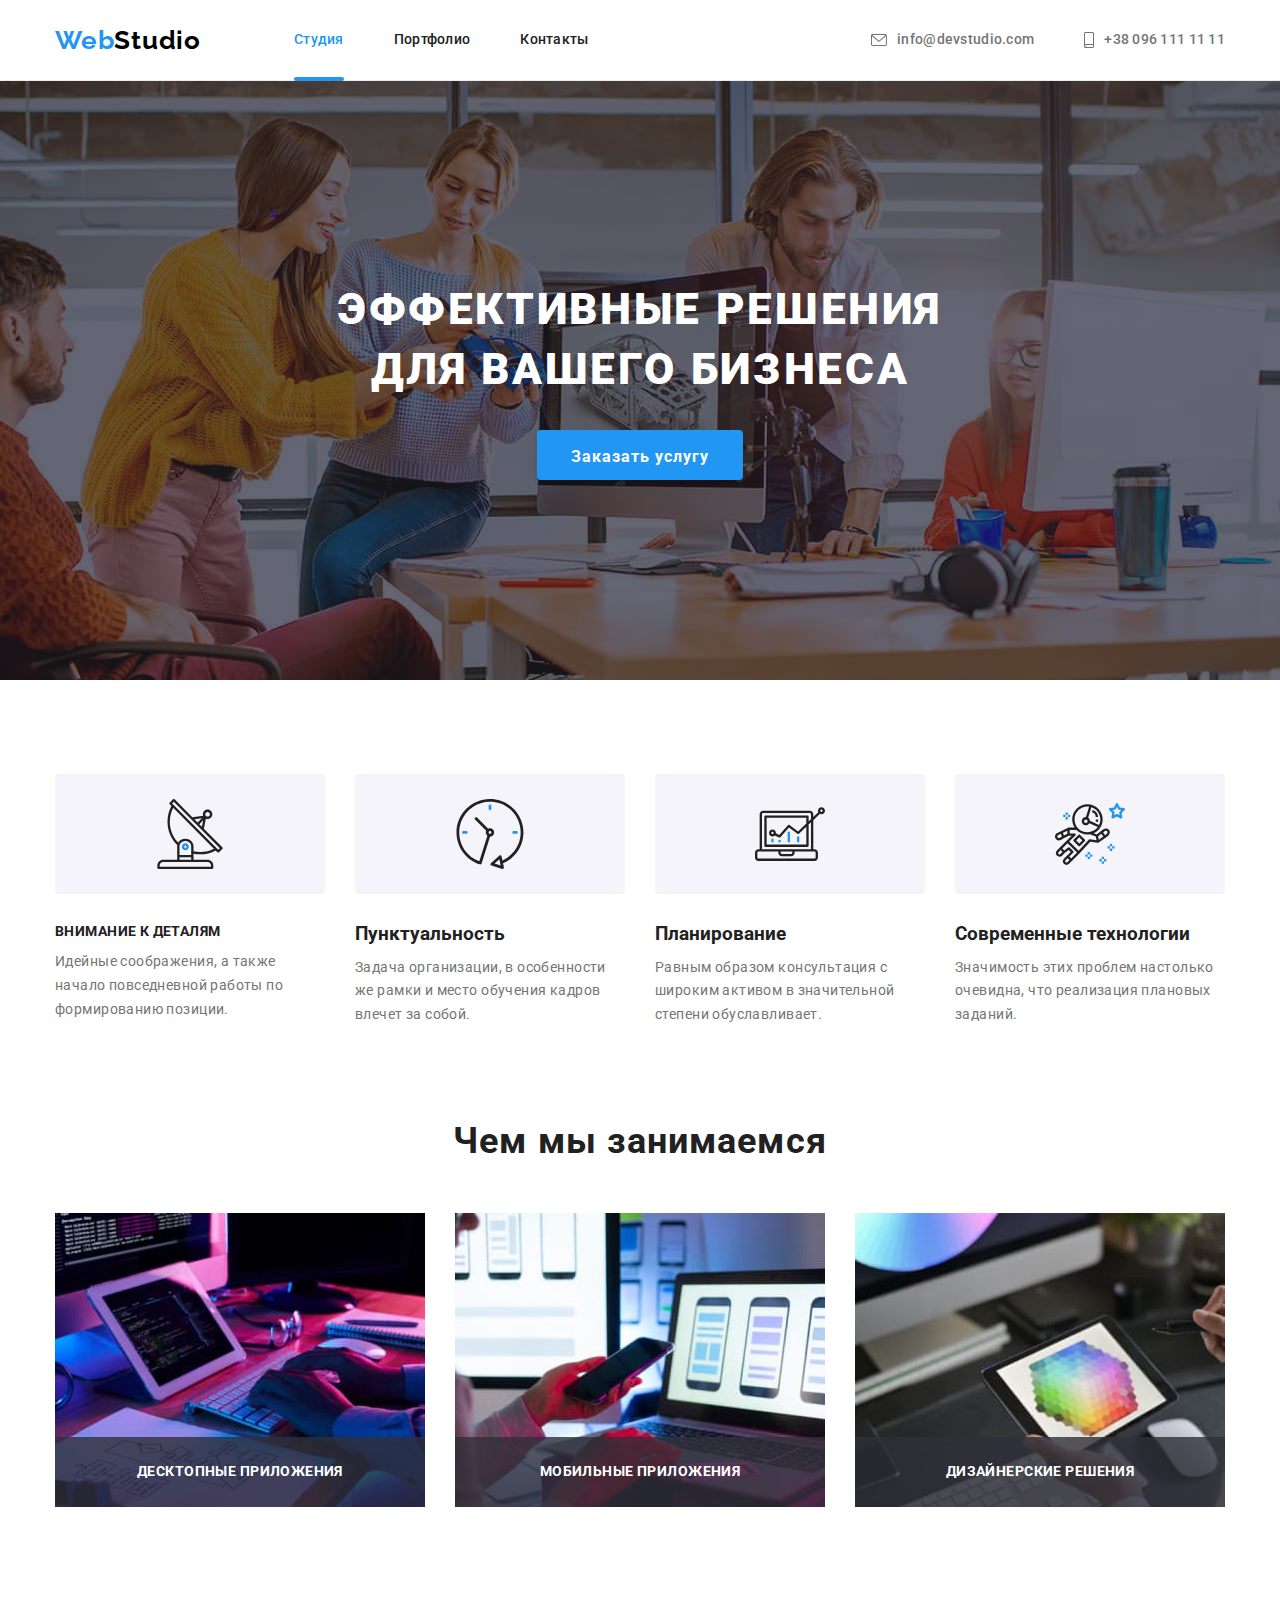
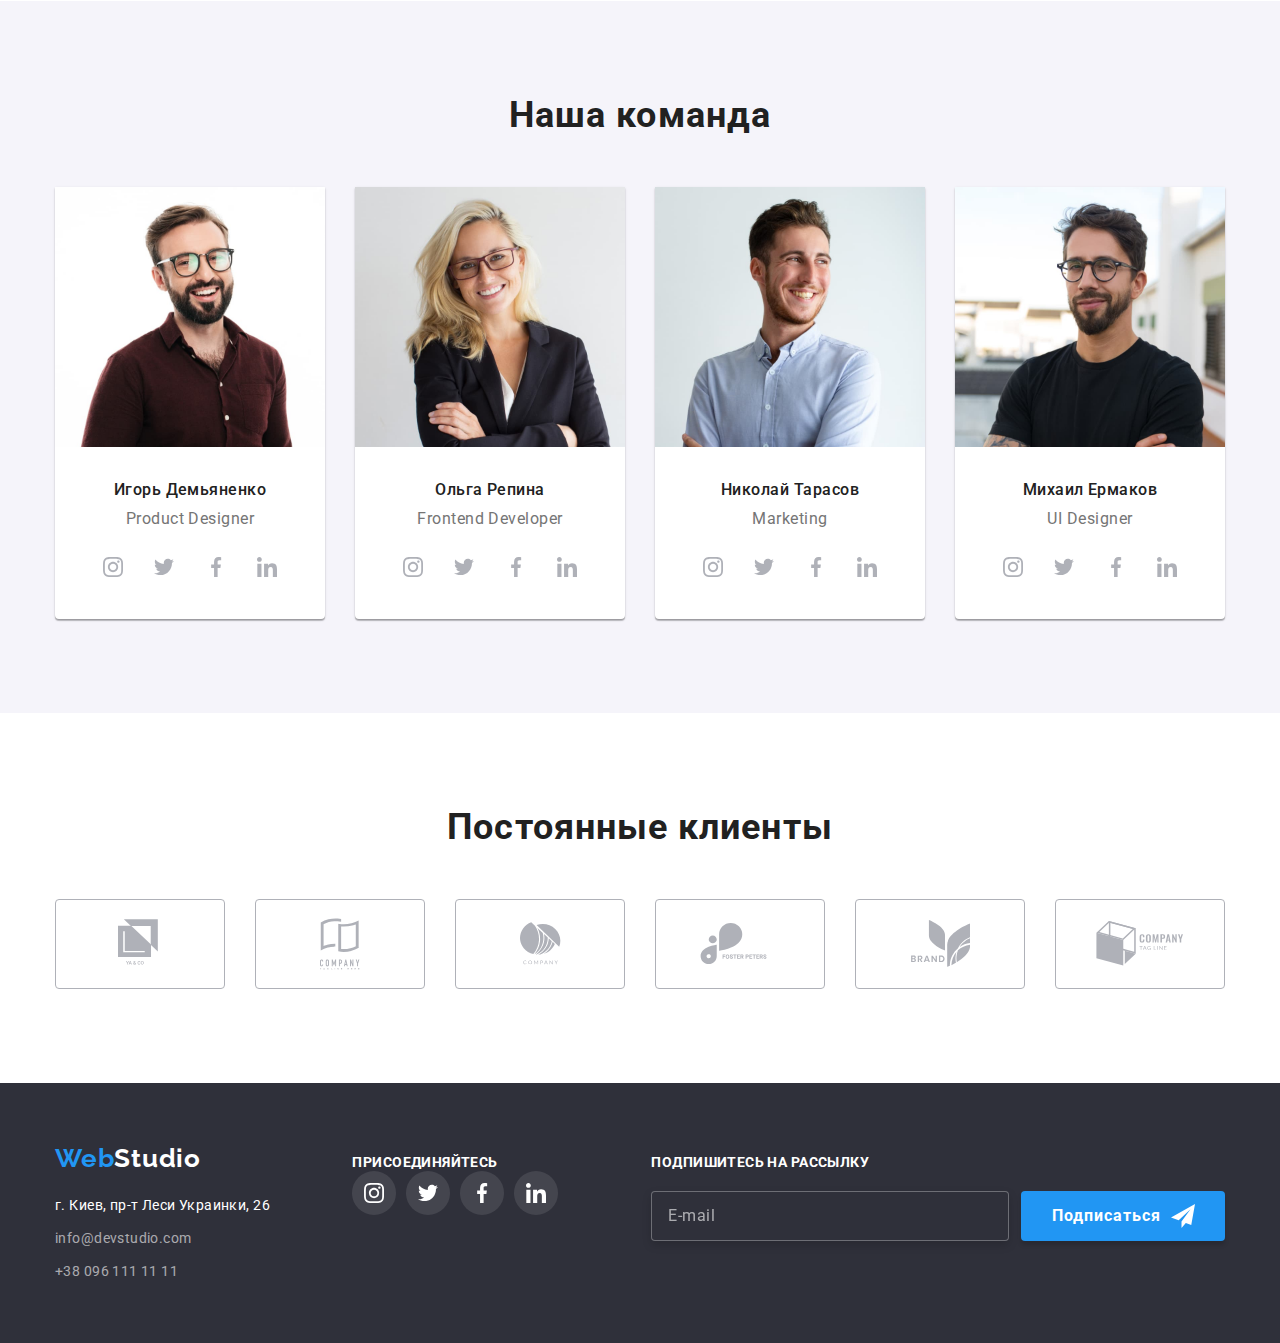
==== index.html @ 37ac77eb "Добавляет начальные папки и файлы" ====
<!DOCTYPE html>
<html lang="ru">

<head>
    <meta charset="UTF-8">
    <meta name="viewport" content="width=device-width, initial-scale=1.0">
    <title>Студия</title>
    <link rel="stylesheet" href="https://cdnjs.cloudflare.com/ajax/libs/modern-normalize/1.0.0/modern-normalize.css">
    <link rel="preconnect" href="https://fonts.gstatic.com">
    <link
        href="https://fonts.googleapis.com/css2?family=Raleway:wght@700&family=Roboto:wght@400;500;700;900&display=swap"
        rel="stylesheet">
    <link rel="stylesheet" href="./css/styles.css">
</head>

<body>

    <!-- Шапка сайта -->
    <header class="header">
        <div class="container navigation">
            <nav class="main-menu">
                <a href="./index.html" lang="en" class="logo"><span class="web">Web</span>Studio</a>

                <ul class="menu-list">
                    <li class="menu-items"><a href="./index.html" class="nav-list current">Студия</a></li>
                    <li class="menu-items"><a href="./portfolio.html" class="nav-list">Портфолио</a></li>
                    <li class="menu-items"><a href="" class="nav-list">Контакты</a></li>
                </ul>
            </nav>

            <ul class="contacts-list">
                <li class="contacts-items">
                    <a href="mailto:info@devstudio.com" lang="en" class="contacts">
                        <svg class="icon-mail">
                            <use href="./images/icons.svg#icon-mail"></use>
                        </svg>
                        info@devstudio.com
                    </a>
                </li>
                <!-- Надо указывать атрибут lang для адреса почты? -->
                <li class="contacts-items">
                    <a href="tel:+380961111111" class="contacts">
                        <svg class="icon-smartphone">
                            <use href="./images/icons.svg#icon-smartphone"></use>
                        </svg>+38 096 111 11 11
                    </a>
                </li>
            </ul>
        </div>
    </header>

    <main>
        <!-- Hero -->
        <section class="hero hero-content">
            <div class="container">
                <div class="title-container">
                    <h1 class="hero-title">Эффективные решения для вашего бизнеса</h1>
                </div>
                <button type="button" class="hero-button button" data-modal-open>Заказать услугу</button>
            </div>
        </section>

        <!-- Преимущества компании -->
        <section class="features">
            <div class="container">
                <h2 class="visually-hidden">Особенности</h2>
                <ul class="benefits-list">
                    <li class="benefits-item">
                        <div class="benefits-svg">
                            <svg class="benefits-icon">
                                <use href="./images/icons.svg#icon-antenna"></use>
                            </svg>
                        </div>
                        <h3 class="benefits-title section-title">Внимание к деталям</h3>
                        <p class="benefits-text">Идейные соображения, а также начало повседневной работы по формированию
                            позиции.</p>
                    </li>
                    <li class="benefits-item">
                        <div class="benefits-svg">
                            <svg class="benefits-icon">
                                <use href="./images/icons.svg#icon-clock"></use>
                            </svg>
                        </div>
                        <h3 class="benefits-title">Пунктуальность</h3>
                        <p class="benefits-text">Задача организации, в особенности же рамки и место обучения кадров
                            влечет за собой.</p>
                    </li>
                    <li class="benefits-item">
                        <div class="benefits-svg">
                            <svg class="benefits-icon">
                                <use href="./images/icons.svg#icon-diagram"></use>
                            </svg>
                        </div>
                        <h3 class="benefits-title">Планирование</h3>
                        <p class="benefits-text">Равным образом консультация с широким активом в значительной степени
                            обуславливает.</p>
                    </li>
                    <li class="benefits-item">
                        <div class="benefits-svg">
                            <svg class="benefits-icon">
                                <use href="./images/icons.svg#icon-astronaut"></use>
                            </svg>
                        </div>
                        <h3 class="benefits-title">Современные технологии</h3>
                        <p class="benefits-text">Значимость этих проблем настолько очевидна, что реализация плановых
                            заданий.</p>
                    </li>
                </ul>
            </div>
        </section>

        <!-- Возможности компании -->
        <section class="capabilities">
            <div class="container">
                <h2 class="work">Чем мы занимаемся</h2>
                <ul class="work-list">
                    <li class="work-item">
                        <a href="">
                            <div class="work-img">
                                <img src="./images/img1.jpg" alt="Написание кода по блок-схеме." width="370"
                                    height="294">
                                <p class="work-description section-title">Десктопные приложения</p>
                            </div>
                        </a>
                    </li>
                    <li class="work-item">
                        <a href="">
                            <div class="work-img">
                                <img src="./images/img2.jpg" alt="Разработка ПО для смартфонов." width="370"
                                    height="294">
                                <p class="work-description section-title">Мобильные приложения</p>
                            </div>
                        </a>
                    </li>
                    <li class="work-item">
                        <a href="">
                            <div class="work-img">
                                <img src="./images/img3.jpg" alt="Таблица цветов в графическом планшете." width="370"
                                    height="294">
                                <p class="work-description section-title">Дизайнерские решения</p>
                            </div>
                        </a>
                    </li>
                </ul>
            </div>
        </section>

        <!-- Сотрудники -->
        <section class="team">
            <div class="container">
                <h2 class="team-title">Наша команда</h2>
                <ul class="employee-list">
                    <li class="employee-items">
                        <img src="./images/product_designer.jpg" alt="Мужчина с бородой, в бордовой рубашке, улыбается."
                            width="270" height="260" class="employee-image">
                        <h3 class="employee-name">Игорь Демьяненко</h3>
                        <p lang="en" class="employee-position">Product Designer</p>
                        <ul class="employee-list social">
                            <li>
                                <a href="" class="icon-staff" aria-label="Инстаграм">
                                    <svg class="employee-icon">
                                        <use href="./images/icons.svg#icon-instagram"></use>
                                    </svg>
                                </a>
                            </li>
                            <li>
                                <a href="" class="icon-staff" aria-label="Твиттер">
                                    <svg class="employee-icon">
                                        <use href="./images/icons.svg#icon-twitter"></use>
                                    </svg>
                                </a>
                            </li>
                            <li>
                                <a href="" class="icon-staff" aria-label="Фейсбук">
                                    <svg class="employee-icon">
                                        <use href="./images/icons.svg#icon-facebook"></use>
                                    </svg>
                                </a>
                            </li>
                            <li>
                                <a href="" class="icon-staff" aria-label="Линкедин">
                                    <svg class="employee-icon">
                                        <use href="./images/icons.svg#icon-linkedin"></use>
                                    </svg>
                                </a>
                            </li>
                        </ul>
                    </li>
                    <li class="employee-items">
                        <img src="./images/frontend_developer.jpg"
                            alt="Женщина со светлыми волосами, в черном пиджаке, улыбается." width="270" height="260"
                            class="employee-image">
                        <h3 class="employee-name">Ольга Репина</h3>
                        <p lang="en" class="employee-position">Frontend Developer</p>
                        <ul class="employee-list social">
                            <li>
                                <a href="" class="icon-staff" aria-label="Инстаграм">
                                    <svg class="employee-icon">
                                        <use href="./images/icons.svg#icon-instagram"></use>
                                    </svg>
                                </a>
                            </li>
                            <li>
                                <a href="" class="icon-staff" aria-label="Твиттер">
                                    <svg class="employee-icon">
                                        <use href="./images/icons.svg#icon-twitter"></use>
                                    </svg>
                                </a>
                            </li>
                            <li>
                                <a href="" class="icon-staff" aria-label="Фейсбук">
                                    <svg class="employee-icon">
                                        <use href="./images/icons.svg#icon-facebook"></use>
                                    </svg>
                                </a>
                            </li>
                            <li>
                                <a href="" class="icon-staff" aria-label="Линкедин">
                                    <svg class="employee-icon">
                                        <use href="./images/icons.svg#icon-linkedin"></use>
                                    </svg>
                                </a>
                            </li>
                        </ul>
                    </li>
                    <li class="employee-items">
                        <img src="./images/marketing.jpg" alt="Мужчина в голубой рубашке, улыбается, смотрит в сторону."
                            width="270" height="260" class="employee-image">
                        <h3 class="employee-name">Николай Тарасов</h3>
                        <p lang="en" class="employee-position">Marketing</p>
                        <ul class="employee-list social">
                            <li>
                                <a href="" class="icon-staff" aria-label="Инстаграм">
                                    <svg class="employee-icon">
                                        <use href="./images/icons.svg#icon-instagram"></use>
                                    </svg>
                                </a>
                            </li>
                            <li>
                                <a href="" class="icon-staff" aria-label="Твиттер">
                                    <svg class="employee-icon">
                                        <use href="./images/icons.svg#icon-twitter"></use>
                                    </svg>
                                </a>
                            </li>
                            <li>
                                <a href="" class="icon-staff" aria-label="Фейсбук">
                                    <svg class="employee-icon">
                                        <use href="./images/icons.svg#icon-facebook"></use>
                                    </svg>
                                </a>
                            </li>
                            <li>
                                <a href="" class="icon-staff" aria-label="Линкедин">
                                    <svg class="employee-icon">
                                        <use href="./images/icons.svg#icon-linkedin"></use>
                                    </svg>
                                </a>
                            </li>
                        </ul>
                    </li>
                    <li class="employee-items">
                        <img src="./images/ui_designer.jpg" alt="Мужчина в с бородой, в черной футболке и очках."
                            width="270" height="260" class="employee-image">
                        <h3 class="employee-name">Михаил Ермаков</h3>
                        <p lang="en" class="employee-position">UI Designer</p>
                        <ul class="employee-list social">
                            <li>
                                <a href="" class="icon-staff" aria-label="Инстаграм">
                                    <svg class="employee-icon">
                                        <use href="./images/icons.svg#icon-instagram"></use>
                                    </svg>
                                </a>
                            </li>
                            <li>
                                <a href="" class="icon-staff" aria-label="Твиттер">
                                    <svg class="employee-icon">
                                        <use href="./images/icons.svg#icon-twitter"></use>
                                    </svg>
                                </a>
                            </li>
                            <li>
                                <a href="" class="icon-staff" aria-label="Фейсбук">
                                    <svg class="employee-icon">
                                        <use href="./images/icons.svg#icon-facebook"></use>
                                    </svg>
                                </a>
                            </li>
                            <li>
                                <a href="" class="icon-staff" aria-label="Линкедин">
                                    <svg class="employee-icon">
                                        <use href="./images/icons.svg#icon-linkedin"></use>
                                    </svg>
                                </a>
                            </li>
                        </ul>
                    </li>
                </ul>
            </div>
        </section>

        <!-- Постоянные клиенты -->

        <section class="clients">
            <div class="container">
                <h2 class="clients-title">Постоянные клиенты</h2>
                <ul class="clients-list">
                    <li class="clients-items">
                        <a href="" aria-label="Логотип клиента 1" class="clients-link">
                            <svg class="client-icono">
                                <use href="./images/icons.svg#icon-client1"></use>
                            </svg>
                        </a>
                    </li>
                    <li class="clients-items">
                        <a href="" aria-label="Логотип клиента 2" class="clients-link">
                            <svg class="client-icont">
                                <use href="./images/icons.svg#icon-client2"></use>
                            </svg>
                        </a>
                    </li>
                    <li class="clients-items">
                        <a href="" aria-label="Логотип клиента 3" class="clients-link">
                            <svg class="client-iconth">
                                <use href="./images/icons.svg#icon-client3"></use>
                            </svg>
                        </a>
                    </li>
                    <li class="clients-items">
                        <a href="" aria-label="Логотип клиента 4" class="clients-link">
                            <svg class="client-iconf">
                                <use href="./images/icons.svg#icon-client4"></use>
                            </svg>
                        </a>
                    </li>
                    <li class="clients-items">
                        <a href="" aria-label="Логотип клиента 5" class="clients-link">
                            <svg class="client-iconff">
                                <use href="./images/icons.svg#icon-client5"></use>
                            </svg>
                        </a>
                    </li>
                    <li class="clients-items">
                        <a href="" aria-label="Логотип клиента 6" class="clients-link">
                            <svg class="client-iconsx">
                                <use href="./images/icons.svg#icon-client6"></use>
                            </svg>
                        </a>
                    </li>
                </ul>
            </div>
        </section>
        </main>

    <!-- Футер -->
    <footer class="footer-section">
        <div class="container footer">
            <div class="footer-contacts">
                <a href="./index.html" lang="en" class="logo footer"><span class="web">Web</span>Studio</a>
                <address>
                    <ul>
                        <li class="address-item">г. Киев, пр-т Леси Украинки, 26</li>
                        <li class="address-item">
                            <a href="mailto:info@devstudio.com" lang="en" class="contacts-footer">info@devstudio.com</a>
                        </li>
                        <li class="address-item">
                            <a href="tel:+380961111111" class="contacts-footer">+38 096 111 11 11</a>
                        </li>
                    </ul>
                </address>
            </div>
            <div class="footer-social">
                <b class="social-title section-title">Присоединяйтесь</b>
                <ul class="social-list">
                    <li>
                        <a href="" class="social-link" aria-label="Инстаграм">
                            <svg class="social-icon">
                                <use href="./images/icons.svg#icon-instagram"></use>
                            </svg>
                        </a>
                    </li>
                    <li>
                        <a href="" class="social-link" aria-label="Твиттер">
                            <svg class="social-icon">
                                <use href="./images/icons.svg#icon-twitter"></use>
                            </svg>
                        </a>
                    </li>
                    <li>
                        <a href="" class="social-link" aria-label="Фейсбук">
                            <svg class="social-icon">
                                <use href="./images/icons.svg#icon-facebook"></use>
                            </svg>
                        </a>
                    </li>
                    <li>
                        <a href="" class="social-link" aria-label="Линкедин">
                            <svg class="social-icon">
                                <use href="./images/icons.svg#icon-linkedin"></use>
                            </svg>
                        </a>
                    </li>
                </ul>
            </div>
            <form>
                <label class="email-title section-title" for="email">Подпишитесь на рассылку</label>
                <div class="mailing">
                    <input class="email-field" type="email" name="email" id="email" placeholder="E-mail">
                    <button class="email-button button" type="submit">Подписаться
                        <svg class="email-img" width="24" height="24">
                            <use href="./images/icons.svg#icon-send"></use>
                        </svg>
                    </button>
                </div>
                
            </form>
        </div>
    </footer>
    <div class="backdrop is-hidden" data-modal>
        <div class="modal">
            <button type="button" class="modal-button" data-modal-close>
                <svg class="modal-icon" width="11" height="11">
                    <use href="./images/icons.svg#icon-close"></use>
                </svg>
            </button>
            <h2 class="modal-title">Оставьте свои данные, мы вам перезвоним</h2>
            <form class="modal-form" autocomplete="off">
                <label class="form-title" for="name">Имя</label>
                <div class="form-conteiner">
                    <input class="form-field" type="text" name="username" id="name">
                    <svg class="form-icon" width="18" height="18">
                        <use href="./images/icons.svg#icon-person"></use>
                    </svg>
                </div>
                <label class="form-title" for="phone">Телефон</label>
                <div class="form-conteiner">
                    <input class="form-field" type="tel" name="phone" id="phone">
                    <svg class="form-icon" width="18" height="18">
                        <use href="./images/icons.svg#icon-phone"></use>
                    </svg>
                </div>
                <label class="form-title" for="mail">Почта</label>
                <div class="form-conteiner">
                    <input class="form-field" type="email" name="mail" id="mail">
                    <svg class="form-icon" width="18" height="18">
                        <use href="./images/icons.svg#icon-email"></use>
                    </svg>
                </div>
                <label class="form-title" for="comments">Комментарий</label>
                <textarea class="form-field form-comments" name="comments" id="comments" placeholder="Введите текст"></textarea>
                <label class="consent-field">
                    <input class="check" type="checkbox" name="consent"><span class="icon"></span>
                    Соглашаюсь с рассылкой и принимаю&nbsp;<a class="consent-link" href=""> Условия договора</a>
                </label>
                <button class="form-button button" type="submit">Отправить</button>
            </form>
        </div>
    </div>
    <script src="./js/modal.js"></script>
</body>
</html>
---- css/styles.css ----
/*
акцент #2196F3;
цвет заголовков #212121;
цвет текста #757575;
текст белый #FFFFFF;
*/

:root {
  --accent-color: #2196f3;
  --white-color: #ffffff;
  --text-color: #757575;
  --heading-color: #212121;
  --light-background-color: #f5f4fa;
  --dark-background-color: #2f303a;
  --social-link-color: #afb1b8;
  --transition-duration: 250ms;
  --transition-timing-function: cubic-bezier(0.4, 0, 0.2, 1);
}

h1,
h2,
h3,
h4,
h5,
h6,
p,
ul {
  margin-top: 0;
  margin-bottom: 0;
  padding: 0px;
}

body {
  padding-top: 80px;
  background-color: var(--white-color);
  font-family: "Roboto", sans-serif;
}

a {
  text-decoration: none;
}

h2 {
  font-weight: 700;
  font-size: 36px;
  line-height: 1.16;
  text-align: center;
  letter-spacing: 0.03em;
  color: var(--heading-color);
}

li {
  list-style: none;
}

.container {
  width: 1200px;
  padding-left: 15px;
  padding-right: 15px;
  margin-left: auto;
  margin-right: auto;
}

/* Шапка сайта */

.header {
  position: fixed;
  top: 0;
  left: 0;
  z-index: 1;
  width: 100%;
  background-color: #fff;
  border-bottom: 1px solid #ececec;
}

.navigation {
  display: flex;
  align-items: center;
}

.logo {
  margin-right: 93px;

  font-family: "Raleway", sans-serif;
  font-weight: 700;
  font-size: 26px;
  line-height: 1.19;
  letter-spacing: 0.03em;
  color: #000000;
}

.logo .web {
  color: var(--accent-color);
}

.main-menu {
  display: flex;
  align-items: center;
}

.menu-list {
  display: flex;
  align-items: center;
  justify-content: center;
}

.menu-items {
  margin-right: 50px;
}

.menu-items:last-child {
  margin-right: 0;
}

.nav-list {
  display: block;
  padding-top: 32px;
  padding-bottom: 32px;

  font-weight: 500;
  font-size: 14px;
  line-height: 1.14;
  letter-spacing: 0.02em;
  color: var(--heading-color);
  transition: color var(--transition-duration) var(--transition-timing-function);
}

.nav-list:hover,
.nav-list:focus {
  color: var(--accent-color);
}

.nav-list.current {
  position: relative;
  color: var(--accent-color);
}

.nav-list.current::after {
  content: "";
  position: absolute;
  bottom: -1px;
  left: 0;
  display: block;
  width: 100%;
  height: 4px;
  background: var(--accent-color);
  border-radius: 2px;
}

.contacts-list {
  display: flex;
  align-items: center;
  justify-content: center;
  margin-left: auto;
}

.contacts-items {
  margin-right: 50px;
}

.contacts-items:last-child {
  margin-right: 0;
}

.contacts {
  display: inline-flex;
  padding-top: 32px;
  padding-bottom: 32px;
  align-items: center;
  font-weight: 500;
  font-size: 14px;
  line-height: 1.14;
  letter-spacing: 0.02em;
  color: var(--text-color);
  transition: color var(--transition-duration) var(--transition-timing-function);
}

.icon-mail {
  width: 16px;
  height: 12px;
  margin-right: 10px;
  fill: currentColor;
}

.icon-smartphone {
  width: 10px;
  height: 16px;
  margin-right: 10px;
  fill: currentColor;
}
.contacts:hover,
.contacts:focus {
  color: var(--accent-color);
}

/* Страница Студия */

/* Hero */

.hero {
  min-height: 600px;
  max-width: 1600px;
  margin: 0 auto;
  background-color: #c4c4c4;
  background-image: linear-gradient(
      to right,
      rgba(47, 48, 58, 0.4),
      rgba(47, 48, 58, 0.4)
    ),
    url("../images/hero.jpg");
  background-position: center;
  background-repeat: no-repeat;
  background-size: cover;
}

.hero-content {
  text-align: center;
  padding-top: 200px;
}

.title-container {
  width: 696px;
  margin: 0 auto;
}

.hero-title {
  margin-bottom: 30px;

  font-weight: 900;
  font-size: 44px;
  line-height: 1.36;
  letter-spacing: 0.06em;
  text-transform: uppercase;
  color: var(--white-color);
}

.hero-button {
  padding: 10px 32px;
}

.button {
  height: 50px;
  font-family: inherit;
  font-size: 16px;
  cursor: pointer;
  font-weight: 700;
  line-height: 1.87;
  letter-spacing: 0.06em;
  color: var(--white-color);

  background-color: var(--accent-color);
  box-shadow: 0px 4px 4px rgba(0, 0, 0, 0.15);
  border-radius: 4px;
  border-color: transparent;
}

/* Преимущества компании */

.features {
  padding-top: 94px;
  padding-bottom: 94px;
}
.visually-hidden {
  position: absolute;
  clip: rect(0 0 0 0);
  width: 1px;
  height: 1px;
  margin: 1px;
}

.benefits-list {
  display: flex;
}

.benefits-item {
  width: 270px;
  margin-right: 30px;
}

.benefits-item:last-child {
  margin-right: 0;
}

.benefits-svg {
  display: flex;
  justify-content: center;
  align-items: center;
  width: 270px;
  height: 120px;
  margin-bottom: 30px;

  background-color: var(--light-background-color);
  border-radius: 4px;
}

.benefits-icon {
  width: 70px;
  height: 70px;
}

.section-title {
  font-weight: 700;
  font-size: 14px;
  line-height: 1.14;
  letter-spacing: 0.03em;
  text-transform: uppercase;
}

.benefits-title {
  margin-bottom: 10px;
  color: var(--heading-color);
}

.benefits-text {
  font-size: 14px;
  line-height: 1.71;
  letter-spacing: 0.03em;
  color: var(--text-color);
}

/* Возможности компании */

.capabilities {
  padding-bottom: 94px;
}
.work {
  margin-bottom: 50px;
}

.work-list {
  display: flex;
  justify-content: center;
  align-items: center;
}

.work-item {
  margin-right: 30px;
}

.work-item:last-child {
  margin-right: 0;
}

.work-img {
  position: relative;
  display: flex;
  justify-content: center;
  align-items: flex-end;
}

.work-img::before {
  position: absolute;
  bottom: 0;
  left: 0;
  content: "";
  width: 100%;
  height: 70px;
  background: rgba(47, 48, 58, 0.8);
}

.work-description {
  position: absolute;
  padding: 27px 0;
  text-align: center;

  color: var(--white-color);
}

/* Сотрудники */

.team {
  padding-top: 94px;
  padding-bottom: 94px;
  background-color: var(--light-background-color);
}

.team-title {
  margin-bottom: 50px;
}

.employee-list {
  display: flex;
  justify-content: center;
  align-items: center;
}

.employee-items {
  margin-right: 30px;
  background-color: #ffffff;
  box-shadow: 0px 1px 3px rgba(0, 0, 0, 0.12), 0px 1px 1px rgba(0, 0, 0, 0.14),
    0px 2px 1px rgba(0, 0, 0, 0.2);
  border-radius: 0px 0px 4px 4px;
}

.employee-items:last-child {
  margin-right: 0;
}

.employee-image {
  margin-bottom: 30px;
}

.employee-name {
  margin-bottom: 10px;

  font-weight: 500;
  font-size: 16px;
  line-height: 1.18;
  text-align: center;
  letter-spacing: 0.03em;
  color: var(--heading-color);
}

.employee-position {
  font-size: 16px;
  line-height: 1.18;
  text-align: center;
  letter-spacing: 0.03em;
  color: var(--text-color);
}

.employee-list.social {
  justify-content: space-around;
  margin: 16px 32px 30px;
}

.icon-staff {
  display: flex;
  justify-content: center;
  align-items: center;
  width: 44px;
  height: 44px;
  border-radius: 50%;
  color: var(--social-link-color);
  background-color: transparent;
  transition: color var(--transition-duration) var(--transition-timing-function),
    background-color var(--transition-duration)
      var(--transition-timing-function);
}

.employee-icon {
  width: 20px;
  height: 20px;
  fill: currentColor;
}

.icon-staff:hover,
.icon-staff:focus {
  color: var(--white-color);
  background-color: var(--accent-color);
}

/* Постоянные клиенты */

.clients {
  padding-top: 94px;
  padding-bottom: 94px;
}

.clients-title {
  margin-bottom: 50px;
}

.clients-list {
  display: flex;
  align-items: center;
  justify-content: space-between;
}

.clients-link {
  display: flex;
  justify-content: center;
  align-items: center;
  width: 170px;
  height: 90px;
  border: 1px solid var(--social-link-color);
  border-radius: 4px;
  color: var(--social-link-color);

  transition: color var(--transition-duration) var(--transition-timing-function),
    border-color var(--transition-duration) var(--transition-timing-function);
}

.clients-link:hover,
.clients-link:focus {
  border-color: var(--accent-color);
  color: var(--accent-color);
}

.client-icono {
  width: 44px;
  height: 49px;
  fill: currentColor;
}

.client-icont {
  width: 40px;
  height: 52px;
  fill: currentColor;
}

.client-iconth {
  width: 41px;
  height: 43px;
  fill: currentColor;
}

.client-iconf {
  width: 80px;
  height: 42px;
  fill: currentColor;
}

.client-iconff {
  width: 59px;
  height: 47px;
  fill: currentColor;
}

.client-iconsx {
  width: 88px;
  height: 45px;
  fill: currentColor;
}

/* Страница Портфолио */

.projects {
  padding-top: 94px;
  padding-bottom: 94px;
}
.category {
  display: flex;
  justify-content: center;
  align-items: center;
  margin-bottom: 50px;
}

.category-button {
  margin-right: 8px;
  padding: 6px 22px;
  font-family: inherit;
  font-weight: 500;
  font-size: 16px;
  line-height: 1.62;
  text-align: center;
  letter-spacing: 0.03em;
  color: var(--heading-color);
  cursor: pointer;

  background-color: var(--light-background-color);
  border-radius: 4px;
  box-shadow: 0px 3px 1px rgba(0, 0, 0, 0), 0px 1px 2px rgba(0, 0, 0, 0),
    0px 2px 2px rgba(0, 0, 0, 0);
  transition: color var(--transition-duration) var(--transition-timing-function),
    background-color var(--transition-duration)
      var(--transition-timing-function),
    box-shadow var(--transition-duration) var(--transition-timing-function);
  /* border-color: transparent; */
}

.category-button:hover,
.category-button:focus {
  color: var(--white-color);
  background-color: var(--accent-color);
  box-shadow: 0px 3px 1px rgba(0, 0, 0, 0.1), 0px 1px 2px rgba(0, 0, 0, 0.08),
    0px 2px 2px rgba(0, 0, 0, 0.12);
}

.projects-list {
  display: flex;
  justify-content: center;
  align-items: center;
  flex-wrap: wrap;
  flex-basis: calc(100% / 3-30px);
}

.projects-items {
  margin-right: 30px;
  margin-bottom: 30px;
}

.projects-items:nth-child(3n + 3) {
  margin-right: 0px;
}

.projects-items:nth-last-child(-n + 3) {
  margin-bottom: 0;
}

.projects-link {
  display: inline-block;
  box-shadow: 0px 1px 1px rgba(0, 0, 0, 0), 0px 4px 4px rgba(0, 0, 0, 0),
    1px 4px 6px rgba(0, 0, 0, 0);
}

.projects-thumb {
  position: relative;
  overflow: hidden;
  display: flex;
}

.project-overlay {
  position: absolute;
  width: 100%;
  height: 100%;
  top: 0;
  left: 0;
  padding: 63px 24px;
  font-size: 18px;
  line-height: 1.56;
  letter-spacing: 0.03em;
  color: var(--white-color);
  background-color: rgba(33, 150, 243, 0.9);
  transform: translateY(100%);
  transition: transform var(--transition-duration)
    var(--transition-timing-function);
}

.projects-link:hover,
.projects-link:focus {
  box-shadow: 0px 1px 1px rgba(0, 0, 0, 0.12), 0px 4px 4px rgba(0, 0, 0, 0.06),
    1px 4px 6px rgba(0, 0, 0, 0.16);
}

.projects-link:hover .project-overlay,
.projects-link:focus .project-overlay {
  transform: translateY(0%);
}

.project-description {
  padding: 20px 24px;
  border-left: 1px solid #eeeeee;
  border-right: 1px solid #eeeeee;
  border-bottom: 1px solid #eeeeee;
}

.category-project {
  margin-bottom: 4px;
  font-weight: 700;
  font-size: 18px;
  line-height: 2;
  letter-spacing: 0.06em;
  text-align: left;
  color: var(--heading-color);
}

.category-name {
  font-size: 16px;
  line-height: 1.87;
  letter-spacing: 0.03em;
  text-align: left;
  color: var(--text-color);
}

/* Футер */

footer {
  background-color: var(--dark-background-color);
}

.footer-section {
  padding-top: 60px;
  padding-bottom: 60px;
}

.footer {
  display: flex;
  justify-content: center;
  align-items: baseline;
}

.footer-contacts {
  margin-right: 70px;
}

.logo.footer {
  display: block;
  margin-bottom: 20px;
  margin-right: 0;
  color: var(--white-color);
}

address,
.contacts-footer {
  font-style: normal;
  font-size: 14px;
  line-height: 1.71;
  letter-spacing: 0.03em;
  color: var(--white-color);
}

.address-item {
  margin-bottom: 9px;
}

.address-item:last-child {
  margin-bottom: 0;
}

.contacts-footer {
  display: block;

  color: rgba(255, 255, 255, 0.6);
}

.contacts-footer:last-child {
  margin-bottom: 0px;
}

.footer-social {
  margin-right: 93px;
  margin-left: auto;
}

.social-title {
  margin-bottom: 20px;
  text-align: left;
  color: var(--white-color);
}

.social-list {
  display: flex;
  align-items: center;
  justify-content: center;
}

.social-list > li {
  margin-right: 10px;
}

.social-list > li:last-child {
  margin-right: 0;
}

.social-link {
  display: flex;
  justify-content: center;
  align-items: center;
  width: 44px;
  height: 44px;
  fill: #ffffff;
  background-color: rgba(255, 255, 255, 0.1);
  border-radius: 50%;
  transition: color var(--transition-duration) var(--transition-timing-function);
}

.social-link:hover,
.social-link:focus {
  background-color: var(--accent-color);
}

.social-icon {
  width: 20px;
  height: 20px;
}

.mailing {
  display: flex;
  align-items: center;
  justify-content: center;
}

.email-title {
  display: inline-block;
  margin-bottom: 20px;
  color: var(--white-color);
}

.email-field {
  width: 358px;
  height: 50px;
  margin-right: 12px;
  padding: 15px 16px;
  background-color: var(--dark-background-color);
  border: 1px solid rgba(255, 255, 255, 0.3);
  filter: drop-shadow(0px 4px 4px rgba(0, 0, 0, 0.15));
  border-radius: 4px;
}

.email-field::placeholder {
  font-size: 16px;
  line-height: 1.25;
  align-items: center;
  letter-spacing: 0.03em;
  color: rgba(255, 255, 255, 0.6);
}

.email-button {
  display: flex;
  justify-content: center;
  align-items: center;
  padding: 10px 28px 10px 29px;
}

.email-img {
  margin-left: 10px;
}

/* Модальное окно */

.backdrop {
  position: fixed;
  top: 0;
  left: 0;
  z-index: 2;
  width: 100%;
  height: 100%;
  background: rgba(0, 0, 0, 0.2);
  opacity: 1;
  transition: opacity var(--transition-duration)
    var(--transition-timing-function);
}

.backdrop.is-hidden {
  opacity: 0;
  pointer-events: none;
}

.backdrop.is-hidden .modal {
  transform: translate(-50%, -50%) scale(0.8);
}

.modal {
  position: absolute;
  top: 50%;
  left: 50%;
  transform: translate(-50%, -50%) scale(1);
  min-width: 528px;
  min-height: 581px;
  padding: 40px;
  background: #ffffff;
  box-shadow: 0px 1px 3px rgba(0, 0, 0, 0.12), 0px 1px 1px rgba(0, 0, 0, 0.14),
    0px 2px 1px rgba(0, 0, 0, 0.2);
  border-radius: 4px;

  transition: transform var(--transition-duration)
    var(--transition-timing-function);
}

.modal-button {
  position: absolute;
  top: 0;
  right: 0;
  display: flex;
  justify-content: center;
  align-items: center;
  margin-top: 8px;
  margin-right: 8px;
  width: 30px;
  height: 30px;
  border: 1px solid rgba(0, 0, 0, 0.1);
  border-radius: 50%;
  background-color: transparent;
  cursor: pointer;
  transition: color var(--transition-duration) var(--transition-timing-function);
}

.modal-icon {
  fill: currentColor;
}

.modal-button:hover,
.modal-button:focus {
  color: var(--accent-color);
}

.modal-title {
  margin-bottom: 12px;
  font-weight: 700;
  font-size: 20px;
  line-height: 1.15;
  text-align: center;
  letter-spacing: 0.03em;

  color: var(--heading-color);
}

.modal-form {
  display: flex;
  flex-direction: column;
}

.form-conteiner {
  position: relative;
  margin-bottom: 10px;
}

.form-icon {
  position: absolute;
  top: 50%;
  left: 15px;
  transform: translateY(-50%);
  fill: #212121;
  transition: fill var(--transition-duration) var(--transition-timing-function);
}
.form-title {
  margin-bottom: 4px;
  font-size: 12px;
  line-height: 1.17;
  letter-spacing: 0.01em;
  color: var(--text-color);
}

.form-field {
  width: 100%;
  padding: 11px 12px 11px 42px;
  border: 1px solid;
  border-color: rgba(33, 33, 33, 0.2);
  box-sizing: border-box;
  border-radius: 4px;
  transition: border-color var(--transition-duration)
    var(--transition-timing-function);
  cursor: pointer;
}

.form-comments {
  height: 120px;
  margin-bottom: 20px;
  padding: 12px 16px;
  resize: none;
}

.form-comments::placeholder {
  font-size: 12px;
  line-height: 1.17;
  letter-spacing: 0.01em;
  color: rgba(117, 117, 117, 0.5);
}

.form-button {
  padding: 10px 55px;
  margin: 0 auto;
}

.consent-field {
  display: flex;
  justify-content: center;
  align-items: center;
  margin-left: auto;
  margin-right: auto;
  margin-bottom: 30px;
  font-size: 14px;
  line-height: 1.71;
  letter-spacing: 0.03em;
  color: var(--text-color);
}

.check {
  margin-right: 7px;
  position: absolute;
  clip: rect(0 0 0 0);
  width: 1px;
  height: 1px;
  margin: 1px;
}

.icon {
  width: 16px;
  height: 15px;
  margin-right: 7px;
  border: 2px solid;
  border-color: var(--heading-color);
  border-radius: 2px;
  background-color: transparent;
  background-image: url(../images/check.svg);
  background-size: contain;
  background-origin: border-box;
  transition: background-color var(--transition-duration)
      var(--transition-timing-function),
    border-color var(--transition-duration) var(--transition-timing-function),
    background-image var(--transition-duration)
      var(--transition-timing-function);
}

.check:checked + .icon {
  background-color: var(--accent-color);
  background-image: url(../images/check.svg);
  background-size: contain;
  background-origin: border-box;
  border-color: var(--accent-color);
}

.consent-link {
  text-decoration: underline;
  color: var(--accent-color);
}

.form-field:focus + .form-icon {
  fill: var(--accent-color);
}

.form-field:focus {
  outline: none;
  border-color: var(--accent-color);
}
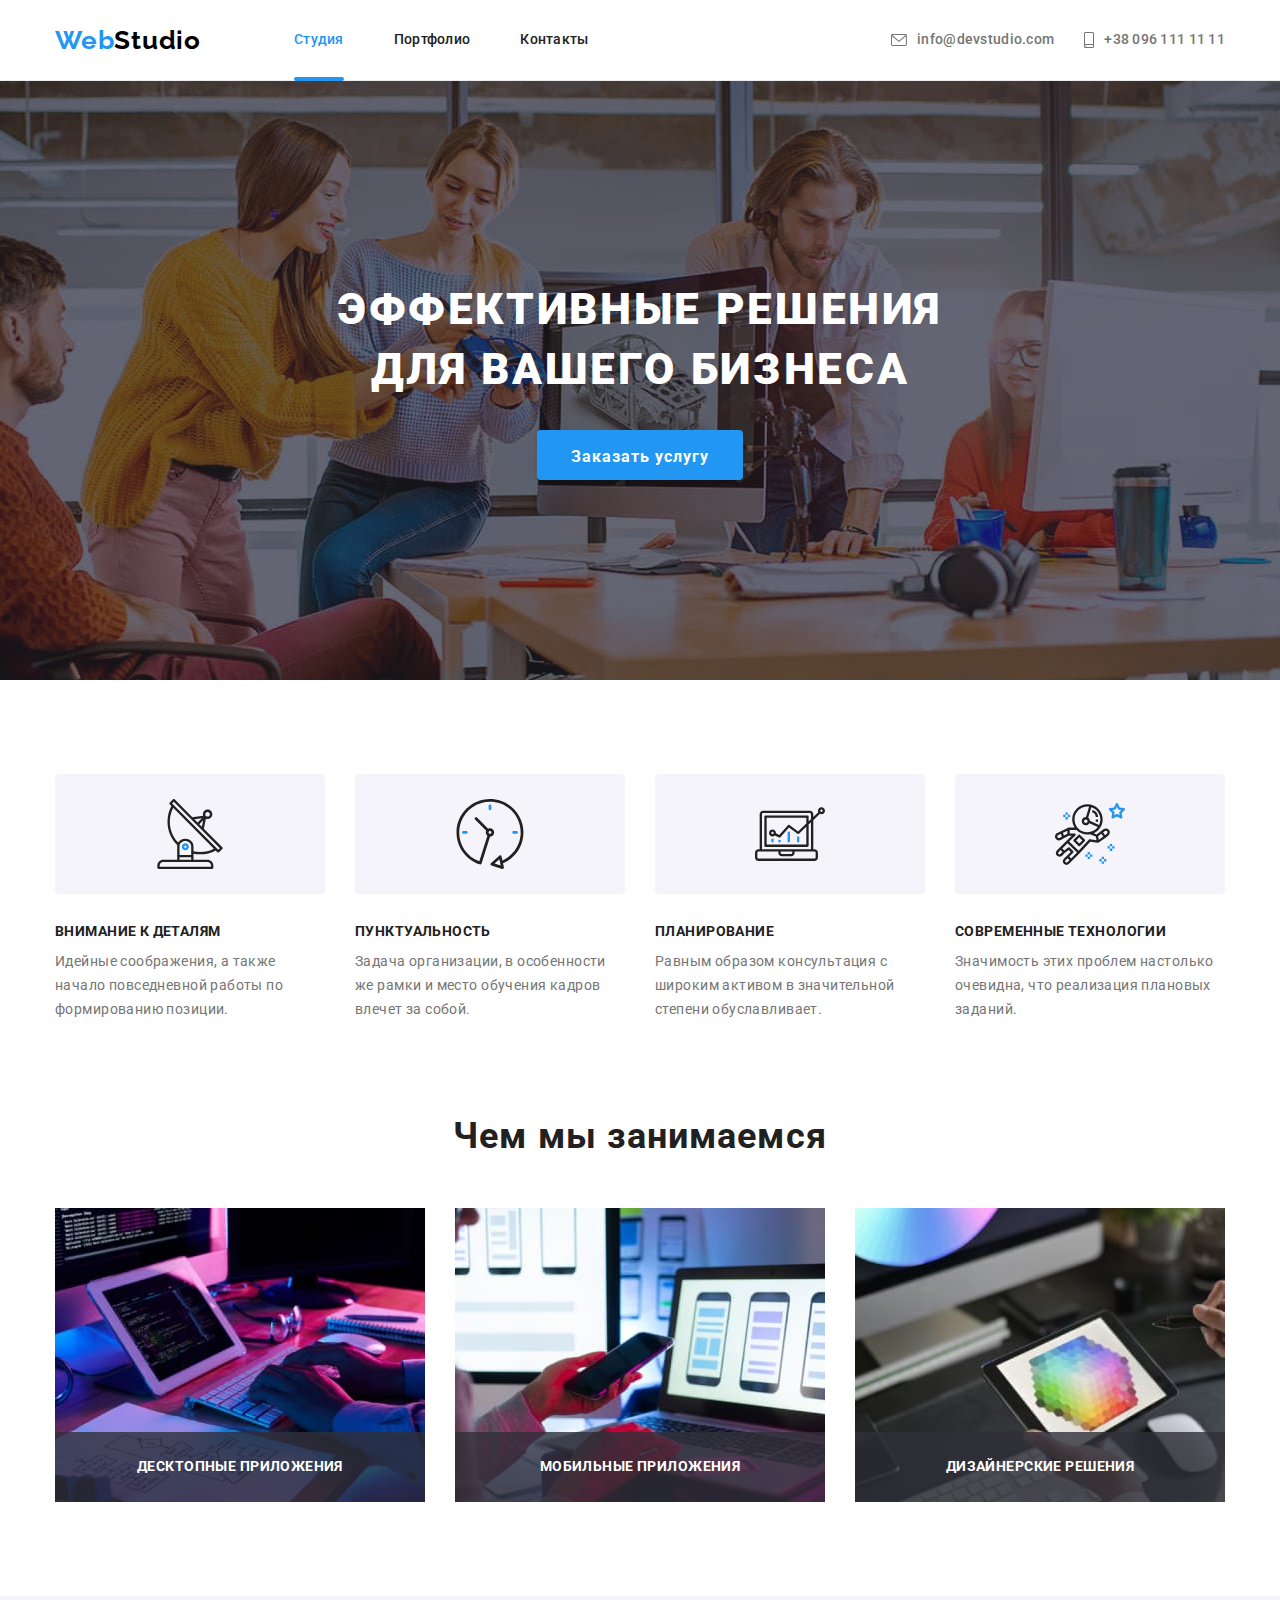
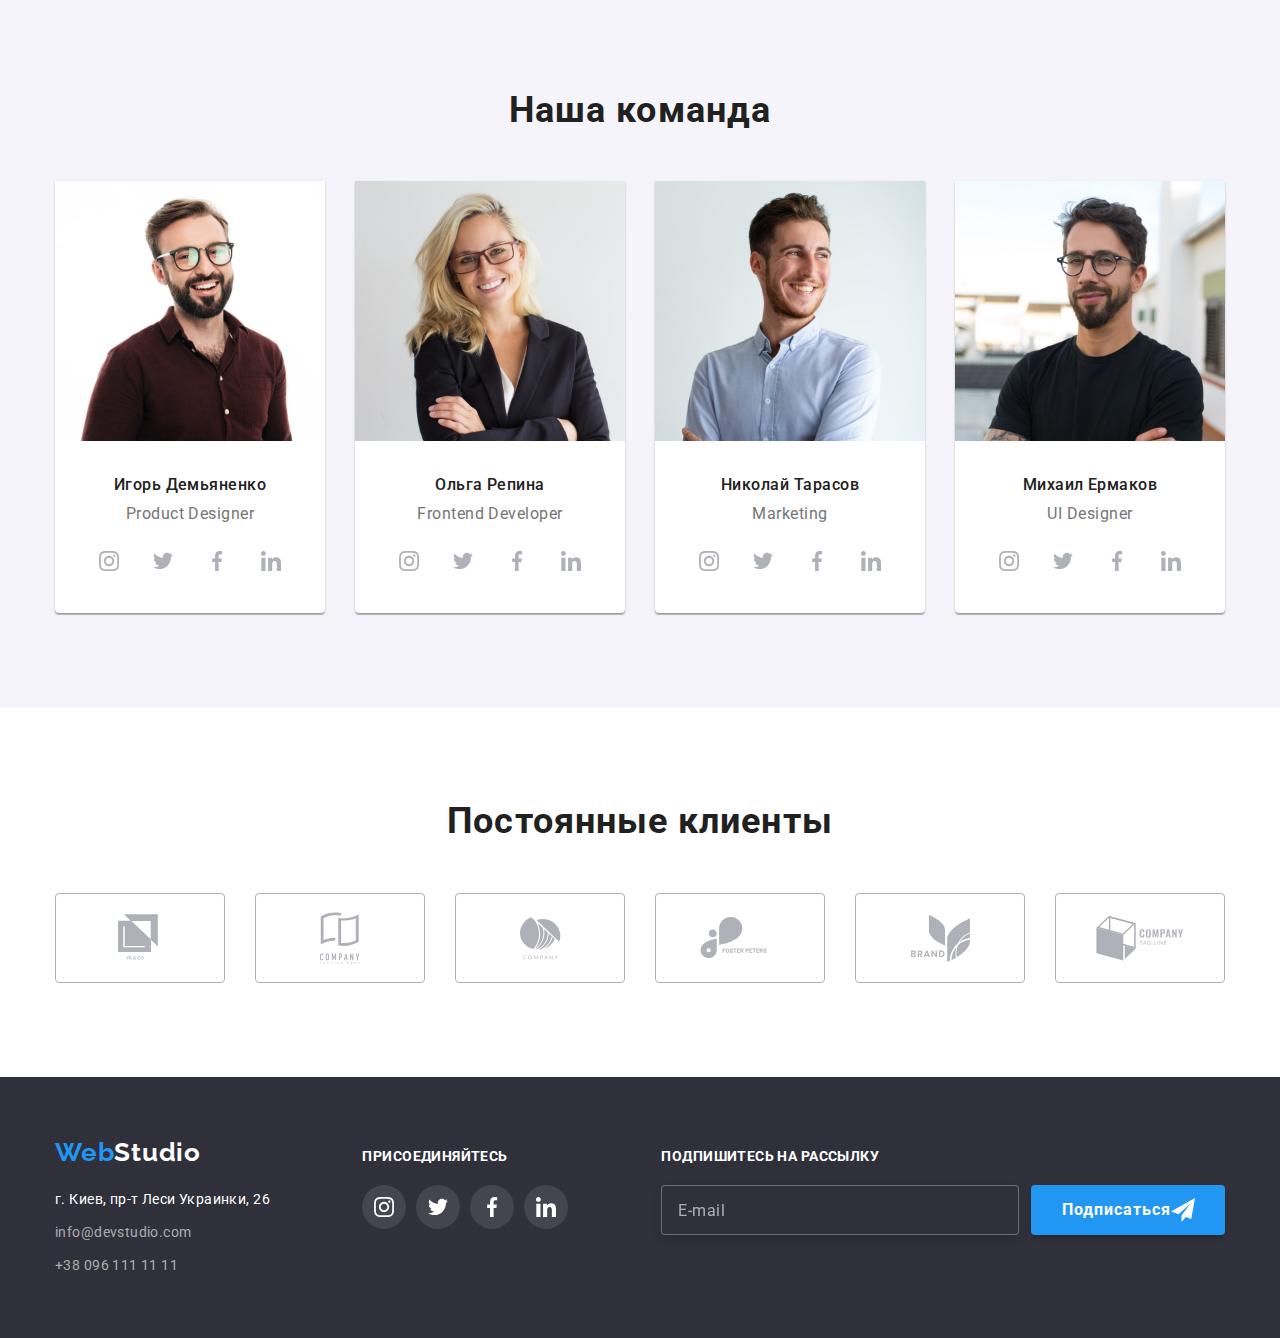
==== commit b58d5d80: "Меняет стили главной страницы по БЭМ" ====
--- a/index.html
+++ b/index.html
@@ -16,31 +16,31 @@
 <body>
 
     <!-- Шапка сайта -->
+
     <header class="header">
-        <div class="container navigation">
+        <div class="container header__container">
             <nav class="main-menu">
-                <a href="./index.html" lang="en" class="logo"><span class="web">Web</span>Studio</a>
-
-                <ul class="menu-list">
-                    <li class="menu-items"><a href="./index.html" class="nav-list current">Студия</a></li>
-                    <li class="menu-items"><a href="./portfolio.html" class="nav-list">Портфолио</a></li>
-                    <li class="menu-items"><a href="" class="nav-list">Контакты</a></li>
+                <a class="logo main-menu__logo" href="./index.html" lang="en"><span class="logo__text">Web</span>Studio</a>
+        
+                <ul class="site-nav">
+                    <li class="site-nav__item"><a class="site-nav__link site-nav__link--current" href="./index.html">Студия</a></li>
+                    <li class="site-nav__item"><a class="site-nav__link" href="./portfolio.html">Портфолио</a></li>
+                    <li class="site-nav__item"><a class="site-nav__link" href="">Контакты</a></li>
                 </ul>
             </nav>
-
-            <ul class="contacts-list">
-                <li class="contacts-items">
-                    <a href="mailto:info@devstudio.com" lang="en" class="contacts">
-                        <svg class="icon-mail">
+        
+            <ul class="list contacts__list">
+                <li class="list__item">
+                    <a href="mailto:info@devstudio.com" lang="en" class="contacts-link">
+                        <svg class="contacts-link__icon" width="16" height="12">
                             <use href="./images/icons.svg#icon-mail"></use>
                         </svg>
                         info@devstudio.com
                     </a>
                 </li>
-                <!-- Надо указывать атрибут lang для адреса почты? -->
-                <li class="contacts-items">
-                    <a href="tel:+380961111111" class="contacts">
-                        <svg class="icon-smartphone">
+                <li class="list__item">
+                    <a href="tel:+380961111111" class="contacts-link">
+                        <svg class="contacts-link__icon" width="10" height="16">
                             <use href="./images/icons.svg#icon-smartphone"></use>
                         </svg>+38 096 111 11 11
                     </a>
@@ -50,59 +50,62 @@
     </header>
 
     <main>
+
         <!-- Hero -->
-        <section class="hero hero-content">
+
+        <section class="hero">
             <div class="container">
-                <div class="title-container">
-                    <h1 class="hero-title">Эффективные решения для вашего бизнеса</h1>
+                <div class="hero__title-container">
+                    <h1 class="hero__title">Эффективные решения для вашего бизнеса</h1>
                 </div>
-                <button type="button" class="hero-button button" data-modal-open>Заказать услугу</button>
+                <button type="button" class="hero__button button" data-modal-open>Заказать услугу</button>
             </div>
         </section>
 
         <!-- Преимущества компании -->
+
         <section class="features">
             <div class="container">
-                <h2 class="visually-hidden">Особенности</h2>
-                <ul class="benefits-list">
-                    <li class="benefits-item">
-                        <div class="benefits-svg">
-                            <svg class="benefits-icon">
+                <h2 class="section__title--visually-hidden">Особенности</h2>
+                <ul class="list">
+                    <li class="list__item">
+                        <div class="benefits__background">
+                            <svg class="benefits__icon">
                                 <use href="./images/icons.svg#icon-antenna"></use>
                             </svg>
                         </div>
-                        <h3 class="benefits-title section-title">Внимание к деталям</h3>
-                        <p class="benefits-text">Идейные соображения, а также начало повседневной работы по формированию
+                        <h3 class="benefits__subtitle subtitle">Внимание к деталям</h3>
+                        <p class="benefits__text">Идейные соображения, а также начало повседневной работы по формированию
                             позиции.</p>
                     </li>
-                    <li class="benefits-item">
-                        <div class="benefits-svg">
-                            <svg class="benefits-icon">
+                    <li class="list__item">
+                        <div class="benefits__background">
+                            <svg class="benefits__icon">
                                 <use href="./images/icons.svg#icon-clock"></use>
                             </svg>
                         </div>
-                        <h3 class="benefits-title">Пунктуальность</h3>
-                        <p class="benefits-text">Задача организации, в особенности же рамки и место обучения кадров
+                        <h3 class="benefits__subtitle subtitle">Пунктуальность</h3>
+                        <p class="benefits__text">Задача организации, в особенности же рамки и место обучения кадров
                             влечет за собой.</p>
                     </li>
-                    <li class="benefits-item">
-                        <div class="benefits-svg">
-                            <svg class="benefits-icon">
+                    <li class="list__item">
+                        <div class="benefits__background">
+                            <svg class="benefits__icon">
                                 <use href="./images/icons.svg#icon-diagram"></use>
                             </svg>
                         </div>
-                        <h3 class="benefits-title">Планирование</h3>
-                        <p class="benefits-text">Равным образом консультация с широким активом в значительной степени
+                        <h3 class="benefits__subtitle subtitle">Планирование</h3>
+                        <p class="benefits__text">Равным образом консультация с широким активом в значительной степени
                             обуславливает.</p>
                     </li>
-                    <li class="benefits-item">
-                        <div class="benefits-svg">
-                            <svg class="benefits-icon">
+                    <li class="list__item">
+                        <div class="benefits__background">
+                            <svg class="benefits__icon">
                                 <use href="./images/icons.svg#icon-astronaut"></use>
                             </svg>
                         </div>
-                        <h3 class="benefits-title">Современные технологии</h3>
-                        <p class="benefits-text">Значимость этих проблем настолько очевидна, что реализация плановых
+                        <h3 class="benefits__subtitle subtitle">Современные технологии</h3>
+                        <p class="benefits__text">Значимость этих проблем настолько очевидна, что реализация плановых
                             заданий.</p>
                     </li>
                 </ul>
@@ -110,34 +113,35 @@
         </section>
 
         <!-- Возможности компании -->
+
         <section class="capabilities">
             <div class="container">
-                <h2 class="work">Чем мы занимаемся</h2>
-                <ul class="work-list">
-                    <li class="work-item">
-                        <a href="">
-                            <div class="work-img">
+                <h2 class="section__title">Чем мы занимаемся</h2>
+                <ul class="list">
+                    <li class="list__item">
+                        <a href="" class="capabilities__link">
+                            <div class="capabilities__image">
                                 <img src="./images/img1.jpg" alt="Написание кода по блок-схеме." width="370"
                                     height="294">
-                                <p class="work-description section-title">Десктопные приложения</p>
+                                <p class="capabilities__subtitle subtitle">Десктопные приложения</p>
                             </div>
                         </a>
                     </li>
-                    <li class="work-item">
-                        <a href="">
-                            <div class="work-img">
+                    <li class="list__item">
+                        <a href="" class="capabilities__link">
+                            <div class="capabilities__image">
                                 <img src="./images/img2.jpg" alt="Разработка ПО для смартфонов." width="370"
                                     height="294">
-                                <p class="work-description section-title">Мобильные приложения</p>
+                                <p class="capabilities__subtitle subtitle">Мобильные приложения</p>
                             </div>
                         </a>
                     </li>
-                    <li class="work-item">
-                        <a href="">
-                            <div class="work-img">
+                    <li class="list__item">
+                        <a href="" class="capabilities__link">
+                            <div class="capabilities__image">
                                 <img src="./images/img3.jpg" alt="Таблица цветов в графическом планшете." width="370"
                                     height="294">
-                                <p class="work-description section-title">Дизайнерские решения</p>
+                                <p class="capabilities__subtitle subtitle">Дизайнерские решения</p>
                             </div>
                         </a>
                     </li>
@@ -146,154 +150,163 @@
         </section>
 
         <!-- Сотрудники -->
+
         <section class="team">
             <div class="container">
-                <h2 class="team-title">Наша команда</h2>
-                <ul class="employee-list">
-                    <li class="employee-items">
-                        <img src="./images/product_designer.jpg" alt="Мужчина с бородой, в бордовой рубашке, улыбается."
-                            width="270" height="260" class="employee-image">
-                        <h3 class="employee-name">Игорь Демьяненко</h3>
-                        <p lang="en" class="employee-position">Product Designer</p>
-                        <ul class="employee-list social">
-                            <li>
-                                <a href="" class="icon-staff" aria-label="Инстаграм">
-                                    <svg class="employee-icon">
-                                        <use href="./images/icons.svg#icon-instagram"></use>
-                                    </svg>
-                                </a>
-                            </li>
-                            <li>
-                                <a href="" class="icon-staff" aria-label="Твиттер">
-                                    <svg class="employee-icon">
-                                        <use href="./images/icons.svg#icon-twitter"></use>
-                                    </svg>
-                                </a>
-                            </li>
-                            <li>
-                                <a href="" class="icon-staff" aria-label="Фейсбук">
-                                    <svg class="employee-icon">
-                                        <use href="./images/icons.svg#icon-facebook"></use>
-                                    </svg>
-                                </a>
-                            </li>
-                            <li>
-                                <a href="" class="icon-staff" aria-label="Линкедин">
-                                    <svg class="employee-icon">
-                                        <use href="./images/icons.svg#icon-linkedin"></use>
-                                    </svg>
-                                </a>
-                            </li>
-                        </ul>
-                    </li>
-                    <li class="employee-items">
-                        <img src="./images/frontend_developer.jpg"
+                <h2 class="section__title">Наша команда</h2>
+                <ul class="list">
+                    <li class="list__item">
+                        <div class="employee">
+                            <img src="./images/product_designer.jpg" alt="Мужчина с бородой, в бордовой рубашке, улыбается."
+                            width="270" height="260" class="employee__image">
+                            <h3 class="employee__name">Игорь Демьяненко</h3>
+                            <p lang="en" class="employee__position">Product Designer</p>
+                            <ul class="social-list employee__social-list">
+                                <li class="social-list__item">
+                                    <a href="" class="social-link" aria-label="Инстаграм">
+                                        <svg class="social-link__icon">
+                                            <use href="./images/icons.svg#icon-instagram"></use>
+                                        </svg>
+                                    </a>
+                                </li>
+                                <li class="social-list__item">
+                                    <a href="" class="social-link" aria-label="Твиттер">
+                                        <svg class="social-link__icon">
+                                            <use href="./images/icons.svg#icon-twitter"></use>
+                                        </svg>
+                                    </a>
+                                </li>
+                                <li class="social-list__item">
+                                    <a href="" class="social-link" aria-label="Фейсбук">
+                                        <svg class="social-link__icon">
+                                            <use href="./images/icons.svg#icon-facebook"></use>
+                                        </svg>
+                                    </a>
+                                </li>
+                                <li class="social-list__item">
+                                    <a href="" class="social-link" aria-label="Линкедин">
+                                        <svg class="social-link__icon">
+                                            <use href="./images/icons.svg#icon-linkedin"></use>
+                                        </svg>
+                                    </a>
+                                </li>
+                            </ul>
+                        </div>
+                    </li>
+                    <li class="list__item">
+                        <div class="employee">
+                            <img src="./images/frontend_developer.jpg"
                             alt="Женщина со светлыми волосами, в черном пиджаке, улыбается." width="270" height="260"
-                            class="employee-image">
-                        <h3 class="employee-name">Ольга Репина</h3>
-                        <p lang="en" class="employee-position">Frontend Developer</p>
-                        <ul class="employee-list social">
-                            <li>
-                                <a href="" class="icon-staff" aria-label="Инстаграм">
-                                    <svg class="employee-icon">
-                                        <use href="./images/icons.svg#icon-instagram"></use>
-                                    </svg>
-                                </a>
-                            </li>
-                            <li>
-                                <a href="" class="icon-staff" aria-label="Твиттер">
-                                    <svg class="employee-icon">
-                                        <use href="./images/icons.svg#icon-twitter"></use>
-                                    </svg>
-                                </a>
-                            </li>
-                            <li>
-                                <a href="" class="icon-staff" aria-label="Фейсбук">
-                                    <svg class="employee-icon">
-                                        <use href="./images/icons.svg#icon-facebook"></use>
-                                    </svg>
-                                </a>
-                            </li>
-                            <li>
-                                <a href="" class="icon-staff" aria-label="Линкедин">
-                                    <svg class="employee-icon">
-                                        <use href="./images/icons.svg#icon-linkedin"></use>
-                                    </svg>
-                                </a>
-                            </li>
-                        </ul>
-                    </li>
-                    <li class="employee-items">
-                        <img src="./images/marketing.jpg" alt="Мужчина в голубой рубашке, улыбается, смотрит в сторону."
-                            width="270" height="260" class="employee-image">
-                        <h3 class="employee-name">Николай Тарасов</h3>
-                        <p lang="en" class="employee-position">Marketing</p>
-                        <ul class="employee-list social">
-                            <li>
-                                <a href="" class="icon-staff" aria-label="Инстаграм">
-                                    <svg class="employee-icon">
-                                        <use href="./images/icons.svg#icon-instagram"></use>
-                                    </svg>
-                                </a>
-                            </li>
-                            <li>
-                                <a href="" class="icon-staff" aria-label="Твиттер">
-                                    <svg class="employee-icon">
-                                        <use href="./images/icons.svg#icon-twitter"></use>
-                                    </svg>
-                                </a>
-                            </li>
-                            <li>
-                                <a href="" class="icon-staff" aria-label="Фейсбук">
-                                    <svg class="employee-icon">
-                                        <use href="./images/icons.svg#icon-facebook"></use>
-                                    </svg>
-                                </a>
-                            </li>
-                            <li>
-                                <a href="" class="icon-staff" aria-label="Линкедин">
-                                    <svg class="employee-icon">
-                                        <use href="./images/icons.svg#icon-linkedin"></use>
-                                    </svg>
-                                </a>
-                            </li>
-                        </ul>
-                    </li>
-                    <li class="employee-items">
-                        <img src="./images/ui_designer.jpg" alt="Мужчина в с бородой, в черной футболке и очках."
-                            width="270" height="260" class="employee-image">
-                        <h3 class="employee-name">Михаил Ермаков</h3>
-                        <p lang="en" class="employee-position">UI Designer</p>
-                        <ul class="employee-list social">
-                            <li>
-                                <a href="" class="icon-staff" aria-label="Инстаграм">
-                                    <svg class="employee-icon">
-                                        <use href="./images/icons.svg#icon-instagram"></use>
-                                    </svg>
-                                </a>
-                            </li>
-                            <li>
-                                <a href="" class="icon-staff" aria-label="Твиттер">
-                                    <svg class="employee-icon">
-                                        <use href="./images/icons.svg#icon-twitter"></use>
-                                    </svg>
-                                </a>
-                            </li>
-                            <li>
-                                <a href="" class="icon-staff" aria-label="Фейсбук">
-                                    <svg class="employee-icon">
-                                        <use href="./images/icons.svg#icon-facebook"></use>
-                                    </svg>
-                                </a>
-                            </li>
-                            <li>
-                                <a href="" class="icon-staff" aria-label="Линкедин">
-                                    <svg class="employee-icon">
-                                        <use href="./images/icons.svg#icon-linkedin"></use>
-                                    </svg>
-                                </a>
-                            </li>
-                        </ul>
+                            class="employee__image">
+                            <h3 class="employee__name">Ольга Репина</h3>
+                            <p lang="en" class="employee__position">Frontend Developer</p>
+                            <ul class="social-list employee__social-list">
+                                <li class="social-list__item">
+                                    <a href="" class="social-link" aria-label="Инстаграм">
+                                        <svg class="social-link__icon">
+                                            <use href="./images/icons.svg#icon-instagram"></use>
+                                        </svg>
+                                    </a>
+                                </li>
+                                <li class="social-list__item">
+                                    <a href="" class="social-link" aria-label="Твиттер">
+                                        <svg class="social-link__icon">
+                                            <use href="./images/icons.svg#icon-twitter"></use>
+                                        </svg>
+                                    </a>
+                                </li>
+                                <li class="social-list__item">
+                                    <a href="" class="social-link" aria-label="Фейсбук">
+                                        <svg class="social-link__icon">
+                                            <use href="./images/icons.svg#icon-facebook"></use>
+                                        </svg>
+                                    </a>
+                                </li>
+                                <li class="social-list__item">
+                                    <a href="" class="social-link" aria-label="Линкедин">
+                                        <svg class="social-link__icon">
+                                            <use href="./images/icons.svg#icon-linkedin"></use>
+                                        </svg>
+                                    </a>
+                                </li>
+                            </ul>
+                        </div>
+                    </li>
+                    <li class="list__item">
+                        <div class="employee">
+                            <img src="./images/marketing.jpg" alt="Мужчина в голубой рубашке, улыбается, смотрит в сторону."
+                            width="270" height="260" class="employee__image">
+                            <h3 class="employee__name">Николай Тарасов</h3>
+                            <p lang="en" class="employee__position">Marketing</p>
+                            <ul class="social-list employee__social-list">
+                                <li class="social-list__item">
+                                    <a href="" class="social-link" aria-label="Инстаграм">
+                                        <svg class="social-link__icon">
+                                            <use href="./images/icons.svg#icon-instagram"></use>
+                                        </svg>
+                                    </a>
+                                </li>
+                                <li class="social-list__item">
+                                    <a href="" class="social-link" aria-label="Твиттер">
+                                        <svg class="social-link__icon">
+                                            <use href="./images/icons.svg#icon-twitter"></use>
+                                        </svg>
+                                    </a>
+                                </li>
+                                <li class="social-list__item">
+                                    <a href="" class="social-link" aria-label="Фейсбук">
+                                        <svg class="social-link__icon">
+                                            <use href="./images/icons.svg#icon-facebook"></use>
+                                        </svg>
+                                    </a>
+                                </li>
+                                <li class="social-list__item">
+                                    <a href="" class="social-link" aria-label="Линкедин">
+                                        <svg class="social-link__icon">
+                                            <use href="./images/icons.svg#icon-linkedin"></use>
+                                        </svg>
+                                    </a>
+                                </li>
+                            </ul>
+                        </div>
+                    </li>
+                    <li class="list-items">
+                        <div class="employee">
+                            <img src="./images/ui_designer.jpg" alt="Мужчина в с бородой, в черной футболке и очках."
+                            width="270" height="260" class="employee__image">
+                            <h3 class="employee__name">Михаил Ермаков</h3>
+                            <p lang="en" class="employee__position">UI Designer</p>
+                            <ul class="social-list employee__social-list">
+                                <li class="social-list__item">
+                                    <a href="" class="social-link" aria-label="Инстаграм">
+                                        <svg class="social-link__icon">
+                                            <use href="./images/icons.svg#icon-instagram"></use>
+                                        </svg>
+                                    </a>
+                                </li>
+                                <li class="social-list__item">
+                                    <a href="" class="social-link" aria-label="Твиттер">
+                                        <svg class="social-link__icon">
+                                            <use href="./images/icons.svg#icon-twitter"></use>
+                                        </svg>
+                                    </a>
+                                </li>
+                                <li class="social-list__item">
+                                    <a href="" class="social-link" aria-label="Фейсбук">
+                                        <svg class="social-link__icon">
+                                            <use href="./images/icons.svg#icon-facebook"></use>
+                                        </svg>
+                                    </a>
+                                </li>
+                                <li class="social-list__item">
+                                    <a href="" class="social-link" aria-label="Линкедин">
+                                        <svg class="social-link__icon">
+                                            <use href="./images/icons.svg#icon-linkedin"></use>
+                                        </svg>
+                                    </a>
+                                </li>
+                            </ul>
+                        </div>
                     </li>
                 </ul>
             </div>
@@ -303,46 +316,46 @@
 
         <section class="clients">
             <div class="container">
-                <h2 class="clients-title">Постоянные клиенты</h2>
-                <ul class="clients-list">
-                    <li class="clients-items">
-                        <a href="" aria-label="Логотип клиента 1" class="clients-link">
-                            <svg class="client-icono">
+                <h2 class="section__title">Постоянные клиенты</h2>
+                <ul class="list">
+                    <li class="list__item">
+                        <a href="" aria-label="Логотип клиента 1" class="client-link">
+                            <svg width="44" height="49">
                                 <use href="./images/icons.svg#icon-client1"></use>
                             </svg>
                         </a>
                     </li>
-                    <li class="clients-items">
-                        <a href="" aria-label="Логотип клиента 2" class="clients-link">
-                            <svg class="client-icont">
+                    <li class="list__item">
+                        <a href="" aria-label="Логотип клиента 2" class="client-link">
+                            <svg width="40" height="52">
                                 <use href="./images/icons.svg#icon-client2"></use>
                             </svg>
                         </a>
                     </li>
-                    <li class="clients-items">
-                        <a href="" aria-label="Логотип клиента 3" class="clients-link">
-                            <svg class="client-iconth">
+                    <li class="list__item">
+                        <a href="" aria-label="Логотип клиента 3" class="client-link">
+                            <svg width="41" height="43">
                                 <use href="./images/icons.svg#icon-client3"></use>
                             </svg>
                         </a>
                     </li>
-                    <li class="clients-items">
-                        <a href="" aria-label="Логотип клиента 4" class="clients-link">
-                            <svg class="client-iconf">
+                    <li class="list__item">
+                        <a href="" aria-label="Логотип клиента 4" class="client-link">
+                            <svg width="80" height="42">
                                 <use href="./images/icons.svg#icon-client4"></use>
                             </svg>
                         </a>
                     </li>
-                    <li class="clients-items">
-                        <a href="" aria-label="Логотип клиента 5" class="clients-link">
-                            <svg class="client-iconff">
+                    <li class="list__item">
+                        <a href="" aria-label="Логотип клиента 5" class="client-link">
+                            <svg width="59" height="47">
                                 <use href="./images/icons.svg#icon-client5"></use>
                             </svg>
                         </a>
                     </li>
-                    <li class="clients-items">
-                        <a href="" aria-label="Логотип клиента 6" class="clients-link">
-                            <svg class="client-iconsx">
+                    <li class="list__item">
+                        <a href="" aria-label="Логотип клиента 6" class="client-link">
+                            <svg width="88" height="45">
                                 <use href="./images/icons.svg#icon-client6"></use>
                             </svg>
                         </a>
@@ -350,80 +363,81 @@
                 </ul>
             </div>
         </section>
-        </main>
-
-    <!-- Футер -->
-    <footer class="footer-section">
-        <div class="container footer">
-            <div class="footer-contacts">
-                <a href="./index.html" lang="en" class="logo footer"><span class="web">Web</span>Studio</a>
-                <address>
-                    <ul>
-                        <li class="address-item">г. Киев, пр-т Леси Украинки, 26</li>
-                        <li class="address-item">
-                            <a href="mailto:info@devstudio.com" lang="en" class="contacts-footer">info@devstudio.com</a>
-                        </li>
-                        <li class="address-item">
-                            <a href="tel:+380961111111" class="contacts-footer">+38 096 111 11 11</a>
-                        </li>
-                    </ul>
-                </address>
+    </main>
+
+        <!-- Футер -->
+
+    <footer class="footer">
+        <div class="container footer__container">
+            <div class="address-container">
+                <a class="logo footer-contacts__logo" href="./index.html" lang="en"><span class="logo__text">Web</span>Studio</a>
+                <ul class="address-list">
+                    <li class="address-list__item">г. Киев, пр-т Леси Украинки, 26</li>
+                    <li class="address-list__item">
+                        <a href="mailto:info@devstudio.com" lang="en" class="address-list__footer">info@devstudio.com</a>
+                    </li>
+                    <li class="address-list__item">
+                        <a href="tel:+380961111111" class="address-list__footer">+38 096 111 11 11</a>
+                    </li>
+                </ul>
             </div>
             <div class="footer-social">
-                <b class="social-title section-title">Присоединяйтесь</b>
+                <b class="footer-social__subtitle subtitle">Присоединяйтесь</b>
                 <ul class="social-list">
-                    <li>
-                        <a href="" class="social-link" aria-label="Инстаграм">
-                            <svg class="social-icon">
+                    <li class="social-list__item">
+                        <a href="" class="social-link social-link--dark" aria-label="Инстаграм">
+                            <svg class="social-link__icon">
                                 <use href="./images/icons.svg#icon-instagram"></use>
                             </svg>
                         </a>
                     </li>
-                    <li>
-                        <a href="" class="social-link" aria-label="Твиттер">
-                            <svg class="social-icon">
+                    <li class="social-list__item">
+                        <a href="" class="social-link social-link--dark" aria-label="Твиттер">
+                            <svg class="social-link__icon">
                                 <use href="./images/icons.svg#icon-twitter"></use>
                             </svg>
                         </a>
                     </li>
-                    <li>
-                        <a href="" class="social-link" aria-label="Фейсбук">
-                            <svg class="social-icon">
+                    <li class="social-list__item">
+                        <a href="" class="social-link social-link--dark" aria-label="Фейсбук">
+                            <svg class="social-link__icon">
                                 <use href="./images/icons.svg#icon-facebook"></use>
                             </svg>
                         </a>
                     </li>
-                    <li>
-                        <a href="" class="social-link" aria-label="Линкедин">
-                            <svg class="social-icon">
+                    <li class="social-list__item">
+                        <a href="" class="social-link social-link--dark" aria-label="Линкедин">
+                            <svg class="social-link__icon">
                                 <use href="./images/icons.svg#icon-linkedin"></use>
                             </svg>
                         </a>
                     </li>
                 </ul>
             </div>
-            <form>
-                <label class="email-title section-title" for="email">Подпишитесь на рассылку</label>
-                <div class="mailing">
-                    <input class="email-field" type="email" name="email" id="email" placeholder="E-mail">
-                    <button class="email-button button" type="submit">Подписаться
-                        <svg class="email-img" width="24" height="24">
+            <form class="email">
+                <label for="email"><b class="email__subtitle subtitle">Подпишитесь на рассылку</b></label>
+                <div class="email__container">
+                    <input class="email__field" type="email" name="email" id="email" placeholder="E-mail">
+                    <button class="email__button button" type="submit">Подписаться
+                        <svg class="email-icon" width="24" height="24">
                             <use href="./images/icons.svg#icon-send"></use>
                         </svg>
                     </button>
                 </div>
-                
             </form>
         </div>
     </footer>
-    <div class="backdrop is-hidden" data-modal>
+
+        <!-- Окно формы -->
+        
+    <div class="backdrop backdrop--is-hidden" data-modal>
         <div class="modal">
-            <button type="button" class="modal-button" data-modal-close>
-                <svg class="modal-icon" width="11" height="11">
+            <button type="button" class="modal__button" data-modal-close>
+                <svg width="11" height="11">
                     <use href="./images/icons.svg#icon-close"></use>
                 </svg>
             </button>
-            <h2 class="modal-title">Оставьте свои данные, мы вам перезвоним</h2>
+            <h2 class="modal__title">Оставьте свои данные, мы вам перезвоним</h2>
             <form class="modal-form" autocomplete="off">
                 <label class="form-title" for="name">Имя</label>
                 <div class="form-conteiner">
--- a/css/styles.css
+++ b/css/styles.css
@@ -40,7 +40,12 @@
   text-decoration: none;
 }
 
-h2 {
+li {
+  list-style: none;
+}
+
+.section__title {
+  margin-bottom: 50px;
   font-weight: 700;
   font-size: 36px;
   line-height: 1.16;
@@ -49,8 +54,28 @@
   color: var(--heading-color);
 }
 
-li {
-  list-style: none;
+.subtitle {
+  font-weight: 700;
+  font-size: 14px;
+  line-height: 1.14;
+  letter-spacing: 0.03em;
+  text-transform: uppercase;
+}
+
+.button {
+  height: 50px;
+  font-family: inherit;
+  font-size: 16px;
+  cursor: pointer;
+  font-weight: 700;
+  line-height: 1.87;
+  letter-spacing: 0.06em;
+  color: var(--white-color);
+
+  background-color: var(--accent-color);
+  box-shadow: 0px 4px 4px rgba(0, 0, 0, 0.15);
+  border-radius: 4px;
+  border-color: transparent;
 }
 
 .container {
@@ -59,6 +84,20 @@
   padding-right: 15px;
   margin-left: auto;
   margin-right: auto;
+}
+
+.list {
+  display: flex;
+  align-items: center;
+  justify-content: center;
+}
+
+.list__item {
+  margin-right: 30px;
+}
+
+.list__item:last-child {
+  margin-right: 0;
 }
 
 /* Шапка сайта */
@@ -73,14 +112,12 @@
   border-bottom: 1px solid #ececec;
 }
 
-.navigation {
+.header__container {
   display: flex;
   align-items: center;
 }
 
 .logo {
-  margin-right: 93px;
-
   font-family: "Raleway", sans-serif;
   font-weight: 700;
   font-size: 26px;
@@ -89,8 +126,12 @@
   color: #000000;
 }
 
-.logo .web {
-  color: var(--accent-color);
+.logo__text {
+   color: var(--accent-color);
+}
+
+.main-menu__logo {
+  margin-right: 93px;
 }
 
 .main-menu {
@@ -98,21 +139,21 @@
   align-items: center;
 }
 
-.menu-list {
-  display: flex;
-  align-items: center;
-  justify-content: center;
-}
-
-.menu-items {
+.site-nav {
+  display: flex;
+  align-items: center;
+  justify-content: center;
+}
+
+.site-nav__item {
   margin-right: 50px;
 }
 
-.menu-items:last-child {
+.site-nav__item:last-child {
   margin-right: 0;
 }
 
-.nav-list {
+.site-nav__link {
   display: block;
   padding-top: 32px;
   padding-bottom: 32px;
@@ -125,17 +166,17 @@
   transition: color var(--transition-duration) var(--transition-timing-function);
 }
 
-.nav-list:hover,
-.nav-list:focus {
+.site-nav__link:hover,
+.site-nav__link:focus {
   color: var(--accent-color);
 }
 
-.nav-list.current {
+.site-nav__link--current {
   position: relative;
   color: var(--accent-color);
 }
 
-.nav-list.current::after {
+.site-nav__link--current::after {
   content: "";
   position: absolute;
   bottom: -1px;
@@ -147,22 +188,11 @@
   border-radius: 2px;
 }
 
-.contacts-list {
-  display: flex;
-  align-items: center;
-  justify-content: center;
+.contacts__list {
   margin-left: auto;
 }
 
-.contacts-items {
-  margin-right: 50px;
-}
-
-.contacts-items:last-child {
-  margin-right: 0;
-}
-
-.contacts {
+.contacts-link {
   display: inline-flex;
   padding-top: 32px;
   padding-bottom: 32px;
@@ -175,21 +205,13 @@
   transition: color var(--transition-duration) var(--transition-timing-function);
 }
 
-.icon-mail {
-  width: 16px;
-  height: 12px;
+.contacts-link__icon {
   margin-right: 10px;
   fill: currentColor;
 }
 
-.icon-smartphone {
-  width: 10px;
-  height: 16px;
-  margin-right: 10px;
-  fill: currentColor;
-}
-.contacts:hover,
-.contacts:focus {
+.contacts-link:hover,
+.contacts-link:focus {
   color: var(--accent-color);
 }
 
@@ -201,6 +223,8 @@
   min-height: 600px;
   max-width: 1600px;
   margin: 0 auto;
+  padding-top: 200px;
+  text-align: center;
   background-color: #c4c4c4;
   background-image: linear-gradient(
       to right,
@@ -213,19 +237,12 @@
   background-size: cover;
 }
 
-.hero-content {
-  text-align: center;
-  padding-top: 200px;
-}
-
-.title-container {
+.hero__title-container {
   width: 696px;
-  margin: 0 auto;
-}
-
-.hero-title {
-  margin-bottom: 30px;
-
+  margin: 0 auto 30px;
+}
+
+.hero__title {
   font-weight: 900;
   font-size: 44px;
   line-height: 1.36;
@@ -234,24 +251,8 @@
   color: var(--white-color);
 }
 
-.hero-button {
+.hero__button {
   padding: 10px 32px;
-}
-
-.button {
-  height: 50px;
-  font-family: inherit;
-  font-size: 16px;
-  cursor: pointer;
-  font-weight: 700;
-  line-height: 1.87;
-  letter-spacing: 0.06em;
-  color: var(--white-color);
-
-  background-color: var(--accent-color);
-  box-shadow: 0px 4px 4px rgba(0, 0, 0, 0.15);
-  border-radius: 4px;
-  border-color: transparent;
 }
 
 /* Преимущества компании */
@@ -260,7 +261,7 @@
   padding-top: 94px;
   padding-bottom: 94px;
 }
-.visually-hidden {
+.section__title--visually-hidden {
   position: absolute;
   clip: rect(0 0 0 0);
   width: 1px;
@@ -268,20 +269,7 @@
   margin: 1px;
 }
 
-.benefits-list {
-  display: flex;
-}
-
-.benefits-item {
-  width: 270px;
-  margin-right: 30px;
-}
-
-.benefits-item:last-child {
-  margin-right: 0;
-}
-
-.benefits-svg {
+.benefits__background {
   display: flex;
   justify-content: center;
   align-items: center;
@@ -293,25 +281,17 @@
   border-radius: 4px;
 }
 
-.benefits-icon {
+.benefits__icon {
   width: 70px;
   height: 70px;
 }
 
-.section-title {
-  font-weight: 700;
-  font-size: 14px;
-  line-height: 1.14;
-  letter-spacing: 0.03em;
-  text-transform: uppercase;
-}
-
-.benefits-title {
+.benefits__subtitle {
   margin-bottom: 10px;
   color: var(--heading-color);
 }
 
-.benefits-text {
+.benefits__text {
   font-size: 14px;
   line-height: 1.71;
   letter-spacing: 0.03em;
@@ -323,32 +303,19 @@
 .capabilities {
   padding-bottom: 94px;
 }
-.work {
-  margin-bottom: 50px;
-}
-
-.work-list {
-  display: flex;
-  justify-content: center;
-  align-items: center;
-}
-
-.work-item {
-  margin-right: 30px;
-}
-
-.work-item:last-child {
-  margin-right: 0;
-}
-
-.work-img {
+
+.capabilities__link {
+  display: block;
+}
+
+.capabilities__image {
   position: relative;
   display: flex;
   justify-content: center;
   align-items: flex-end;
 }
 
-.work-img::before {
+.capabilities__image::before {
   position: absolute;
   bottom: 0;
   left: 0;
@@ -358,7 +325,7 @@
   background: rgba(47, 48, 58, 0.8);
 }
 
-.work-description {
+.capabilities__subtitle {
   position: absolute;
   padding: 27px 0;
   text-align: center;
@@ -374,33 +341,18 @@
   background-color: var(--light-background-color);
 }
 
-.team-title {
-  margin-bottom: 50px;
-}
-
-.employee-list {
-  display: flex;
-  justify-content: center;
-  align-items: center;
-}
-
-.employee-items {
-  margin-right: 30px;
+.employee {
   background-color: #ffffff;
   box-shadow: 0px 1px 3px rgba(0, 0, 0, 0.12), 0px 1px 1px rgba(0, 0, 0, 0.14),
     0px 2px 1px rgba(0, 0, 0, 0.2);
   border-radius: 0px 0px 4px 4px;
 }
 
-.employee-items:last-child {
-  margin-right: 0;
-}
-
-.employee-image {
+.employee__image {
   margin-bottom: 30px;
 }
 
-.employee-name {
+.employee__name {
   margin-bottom: 10px;
 
   font-weight: 500;
@@ -411,7 +363,7 @@
   color: var(--heading-color);
 }
 
-.employee-position {
+.employee__position {
   font-size: 16px;
   line-height: 1.18;
   text-align: center;
@@ -419,34 +371,46 @@
   color: var(--text-color);
 }
 
-.employee-list.social {
-  justify-content: space-around;
-  margin: 16px 32px 30px;
-}
-
-.icon-staff {
+.social-list {
+  display: flex;
+  align-items: center;
+  justify-content: center;
+}
+
+.employee__social-list {
+    padding: 16px 32px 30px;
+}
+
+.social-list__item {
+  margin-right: 10px;
+}
+
+.social-list__item:last-child {
+  margin-right: 0;
+}
+
+.social-link {
   display: flex;
   justify-content: center;
   align-items: center;
   width: 44px;
   height: 44px;
   border-radius: 50%;
-  color: var(--social-link-color);
+  fill: var(--social-link-color);
   background-color: transparent;
-  transition: color var(--transition-duration) var(--transition-timing-function),
+  transition: fill var(--transition-duration) var(--transition-timing-function),
     background-color var(--transition-duration)
       var(--transition-timing-function);
 }
 
-.employee-icon {
+.social-link__icon {
   width: 20px;
   height: 20px;
-  fill: currentColor;
-}
-
-.icon-staff:hover,
-.icon-staff:focus {
-  color: var(--white-color);
+}
+
+.social-link:hover,
+.social-link:focus {
+  fill: var(--white-color);
   background-color: var(--accent-color);
 }
 
@@ -457,17 +421,7 @@
   padding-bottom: 94px;
 }
 
-.clients-title {
-  margin-bottom: 50px;
-}
-
-.clients-list {
-  display: flex;
-  align-items: center;
-  justify-content: space-between;
-}
-
-.clients-link {
+.client-link {
   display: flex;
   justify-content: center;
   align-items: center;
@@ -475,52 +429,16 @@
   height: 90px;
   border: 1px solid var(--social-link-color);
   border-radius: 4px;
-  color: var(--social-link-color);
-
-  transition: color var(--transition-duration) var(--transition-timing-function),
+  fill: var(--social-link-color);
+
+  transition: fill var(--transition-duration) var(--transition-timing-function),
     border-color var(--transition-duration) var(--transition-timing-function);
 }
 
-.clients-link:hover,
-.clients-link:focus {
+.client-link:hover,
+.client-link:focus {
   border-color: var(--accent-color);
-  color: var(--accent-color);
-}
-
-.client-icono {
-  width: 44px;
-  height: 49px;
-  fill: currentColor;
-}
-
-.client-icont {
-  width: 40px;
-  height: 52px;
-  fill: currentColor;
-}
-
-.client-iconth {
-  width: 41px;
-  height: 43px;
-  fill: currentColor;
-}
-
-.client-iconf {
-  width: 80px;
-  height: 42px;
-  fill: currentColor;
-}
-
-.client-iconff {
-  width: 59px;
-  height: 47px;
-  fill: currentColor;
-}
-
-.client-iconsx {
-  width: 88px;
-  height: 45px;
-  fill: currentColor;
+  fill: var(--accent-color);
 }
 
 /* Страница Портфолио */
@@ -655,34 +573,30 @@
 
 /* Футер */
 
-footer {
-  background-color: var(--dark-background-color);
-}
-
-.footer-section {
+.footer {
   padding-top: 60px;
   padding-bottom: 60px;
-}
-
-.footer {
+  background-color: var(--dark-background-color);
+  }
+
+.footer__container {
   display: flex;
   justify-content: center;
   align-items: baseline;
 }
 
-.footer-contacts {
+.address-container {
   margin-right: 70px;
 }
 
-.logo.footer {
+.footer-contacts__logo {
   display: block;
   margin-bottom: 20px;
   margin-right: 0;
   color: var(--white-color);
 }
 
-address,
-.contacts-footer {
+.address-list__item {
   font-style: normal;
   font-size: 14px;
   line-height: 1.71;
@@ -690,41 +604,34 @@
   color: var(--white-color);
 }
 
-.address-item {
+.address-list__item {
   margin-bottom: 9px;
 }
 
-.address-item:last-child {
+.address-list__item:last-child {
   margin-bottom: 0;
 }
 
-.contacts-footer {
-  display: block;
-
+.address-list__footer {
   color: rgba(255, 255, 255, 0.6);
-}
-
-.contacts-footer:last-child {
-  margin-bottom: 0px;
-}
-
+  transition: color var(--transition-duration) var(--transition-timing-function);
+}
+
+.address-list__footer:hover, .address-list__footer:focus {
+  color: var(--accent-color);
+}
 .footer-social {
   margin-right: 93px;
   margin-left: auto;
 }
 
-.social-title {
+.footer-social__subtitle {
+  display: block;
   margin-bottom: 20px;
   text-align: left;
   color: var(--white-color);
 }
 
-.social-list {
-  display: flex;
-  align-items: center;
-  justify-content: center;
-}
-
 .social-list > li {
   margin-right: 10px;
 }
@@ -733,16 +640,9 @@
   margin-right: 0;
 }
 
-.social-link {
-  display: flex;
-  justify-content: center;
-  align-items: center;
-  width: 44px;
-  height: 44px;
+.social-link--dark {
   fill: #ffffff;
   background-color: rgba(255, 255, 255, 0.1);
-  border-radius: 50%;
-  transition: color var(--transition-duration) var(--transition-timing-function);
 }
 
 .social-link:hover,
@@ -750,24 +650,19 @@
   background-color: var(--accent-color);
 }
 
-.social-icon {
-  width: 20px;
-  height: 20px;
-}
-
-.mailing {
-  display: flex;
-  align-items: center;
-  justify-content: center;
-}
-
-.email-title {
+.email__container {
+  display: flex;
+  align-items: center;
+  justify-content: center;
+}
+
+.email__subtitle {
   display: inline-block;
   margin-bottom: 20px;
   color: var(--white-color);
 }
 
-.email-field {
+.email__field {
   width: 358px;
   height: 50px;
   margin-right: 12px;
@@ -778,7 +673,7 @@
   border-radius: 4px;
 }
 
-.email-field::placeholder {
+.email__field::placeholder {
   font-size: 16px;
   line-height: 1.25;
   align-items: center;
@@ -786,14 +681,14 @@
   color: rgba(255, 255, 255, 0.6);
 }
 
-.email-button {
+.email__button {
   display: flex;
   justify-content: center;
   align-items: center;
   padding: 10px 28px 10px 29px;
 }
 
-.email-img {
+.email__icon {
   margin-left: 10px;
 }
 
@@ -812,12 +707,12 @@
     var(--transition-timing-function);
 }
 
-.backdrop.is-hidden {
+.backdrop--is-hidden {
   opacity: 0;
   pointer-events: none;
 }
 
-.backdrop.is-hidden .modal {
+.backdrop--is-hidden .modal {
   transform: translate(-50%, -50%) scale(0.8);
 }
 
@@ -838,7 +733,7 @@
     var(--transition-timing-function);
 }
 
-.modal-button {
+.modal__button {
   position: absolute;
   top: 0;
   right: 0;
@@ -849,23 +744,20 @@
   margin-right: 8px;
   width: 30px;
   height: 30px;
+  fill: #000000;
   border: 1px solid rgba(0, 0, 0, 0.1);
   border-radius: 50%;
   background-color: transparent;
   cursor: pointer;
-  transition: color var(--transition-duration) var(--transition-timing-function);
-}
-
-.modal-icon {
-  fill: currentColor;
-}
-
-.modal-button:hover,
-.modal-button:focus {
-  color: var(--accent-color);
-}
-
-.modal-title {
+  transition: fill var(--transition-duration) var(--transition-timing-function);
+}
+
+.modal__button:hover,
+.modal__button:focus {
+  fill: var(--accent-color);
+}
+
+.modal__title {
   margin-bottom: 12px;
   font-weight: 700;
   font-size: 20px;
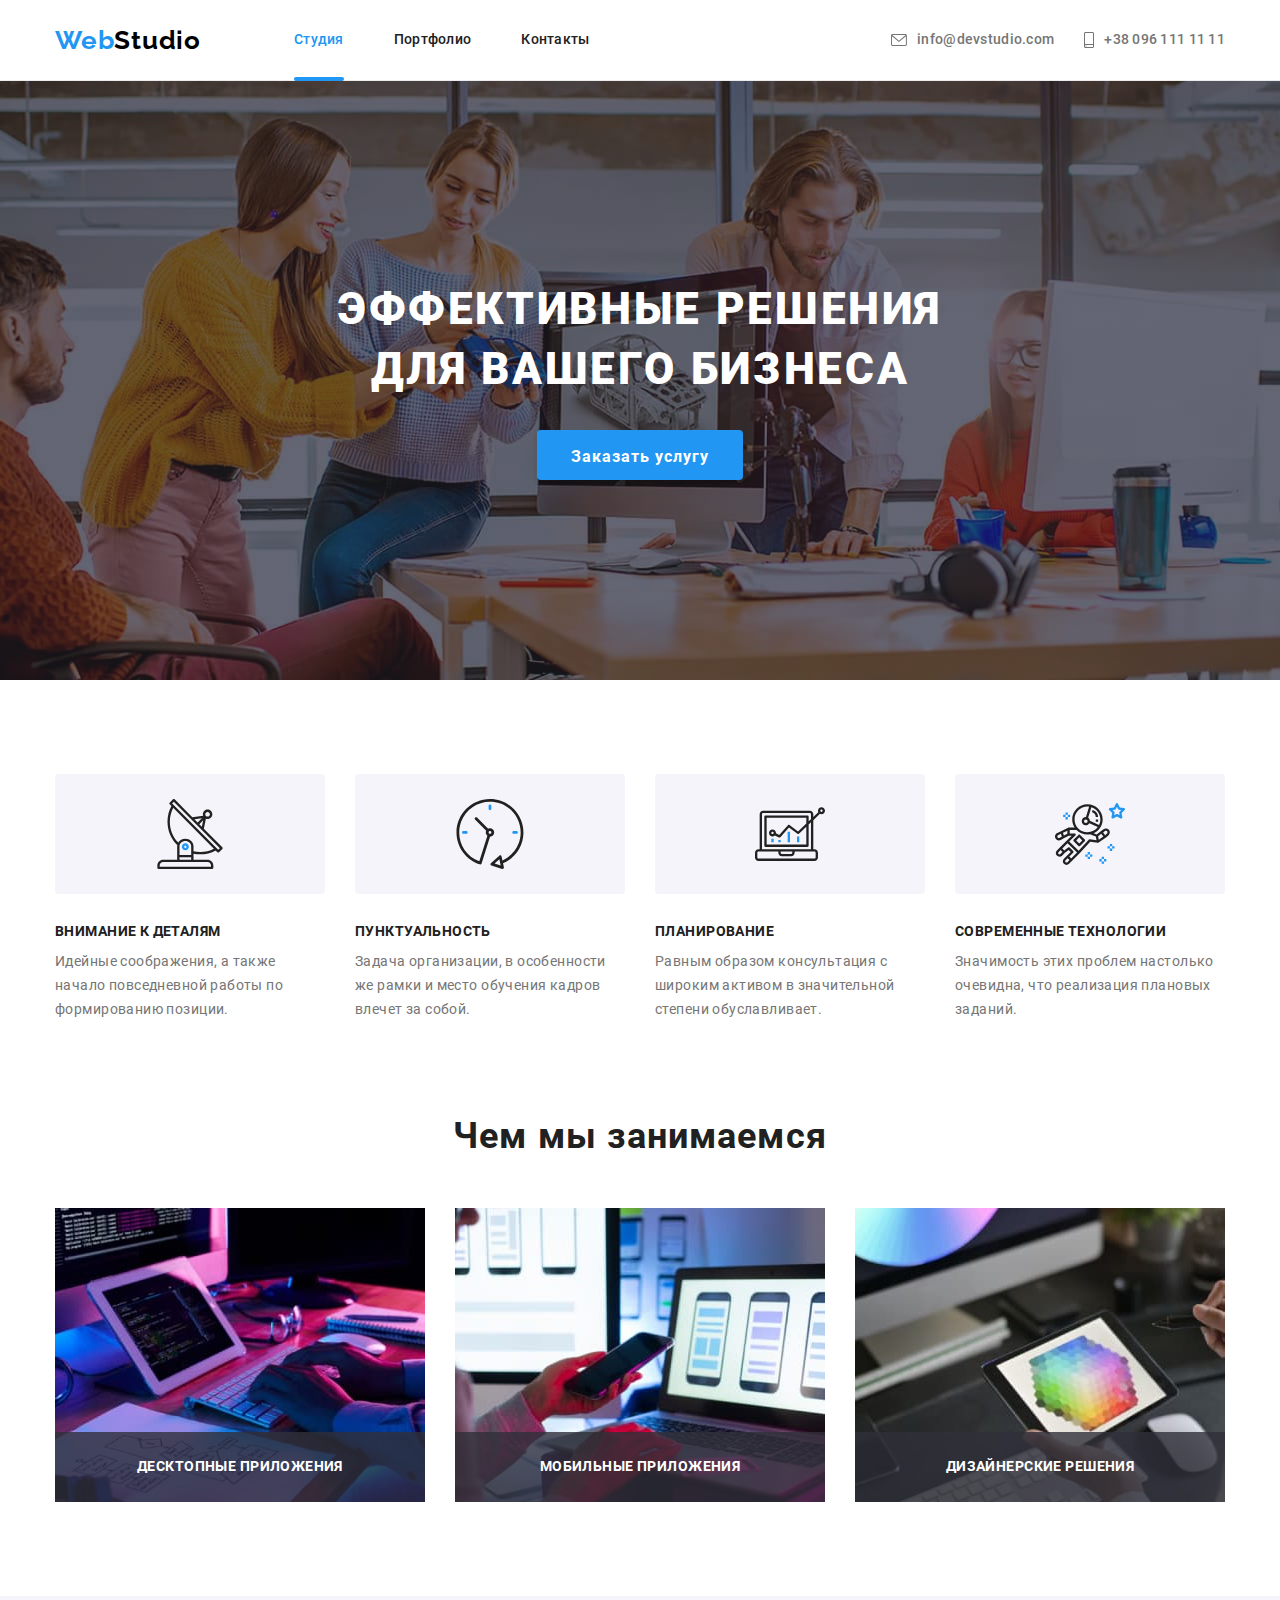
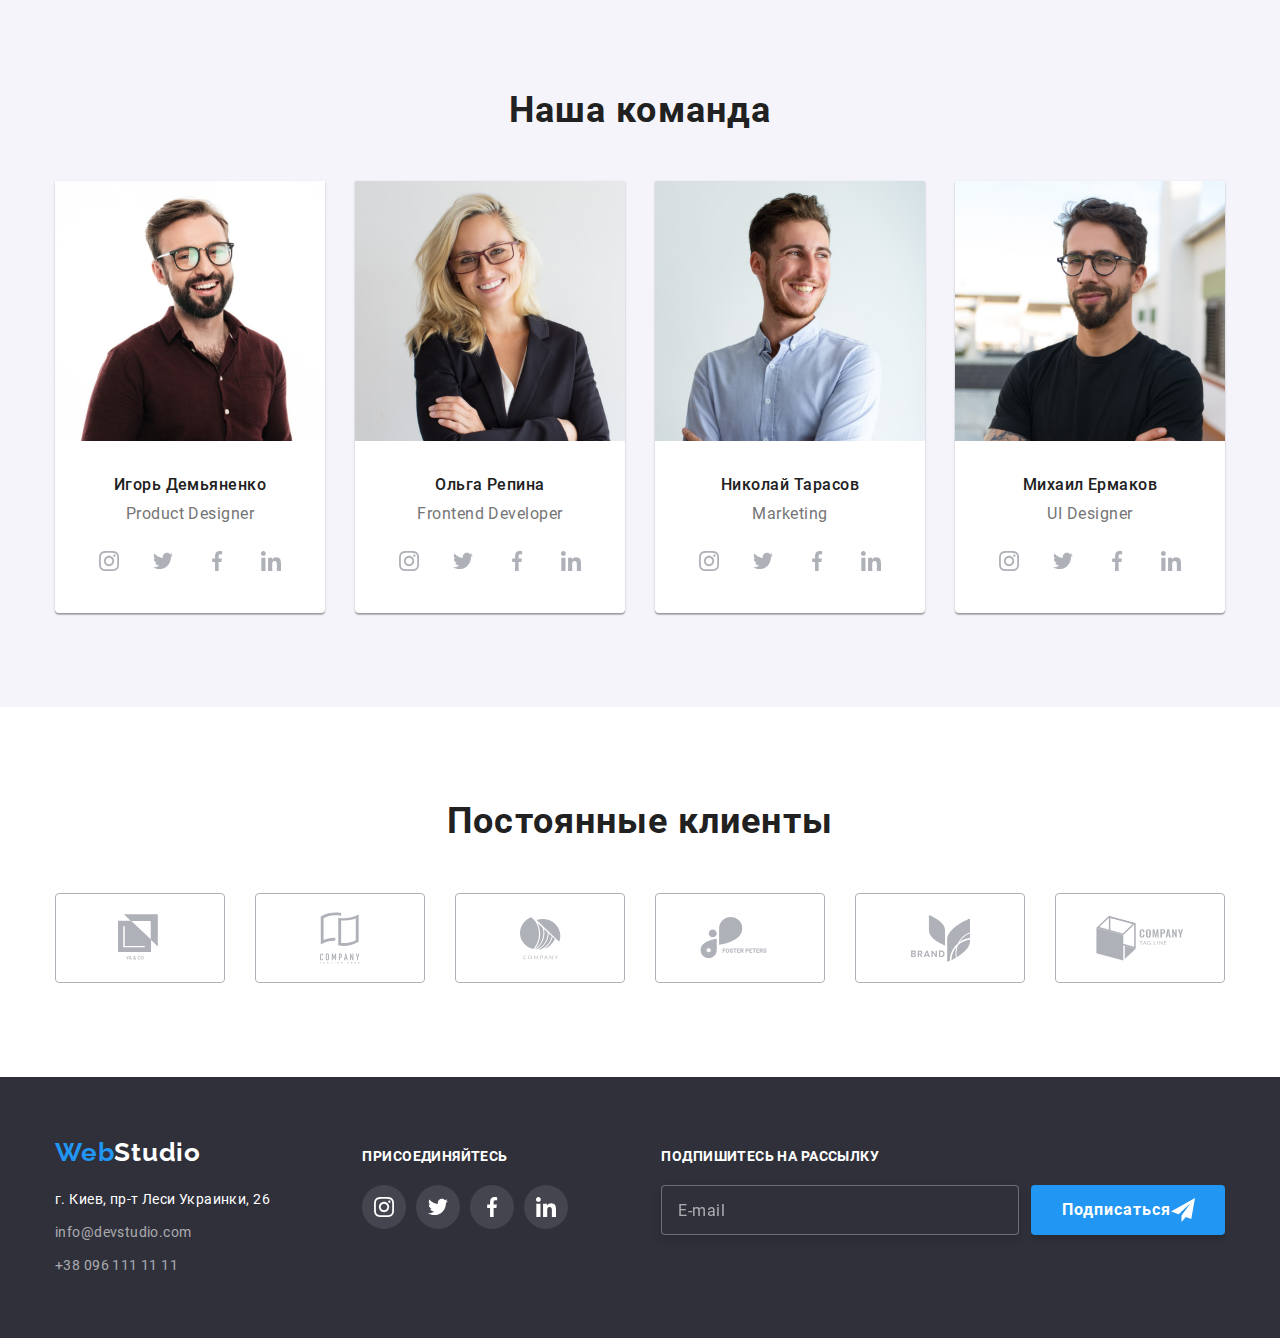
==== commit ecaa5ade: "Подключает локальные шрифты" ====
--- a/index.html
+++ b/index.html
@@ -5,12 +5,11 @@
     <meta charset="UTF-8">
     <meta name="viewport" content="width=device-width, initial-scale=1.0">
     <title>Студия</title>
-    <link rel="stylesheet" href="https://cdnjs.cloudflare.com/ajax/libs/modern-normalize/1.0.0/modern-normalize.css">
-    <link rel="preconnect" href="https://fonts.gstatic.com">
-    <link
+    <!-- <link rel="preconnect" href="https://fonts.gstatic.com"> -->
+    <!-- <link
         href="https://fonts.googleapis.com/css2?family=Raleway:wght@700&family=Roboto:wght@400;500;700;900&display=swap"
-        rel="stylesheet">
-    <link rel="stylesheet" href="./css/styles.css">
+        rel="stylesheet"> -->
+    <link rel="stylesheet" href="./css/main.min.css">
 </head>
 
 <body>
@@ -18,9 +17,9 @@
     <!-- Шапка сайта -->
 
     <header class="header">
-        <div class="container header__container">
-            <nav class="main-menu">
-                <a class="logo main-menu__logo" href="./index.html" lang="en"><span class="logo__text">Web</span>Studio</a>
+        <div class="container header__main-menu">
+            <nav class="header__menu">
+                <a class="logo logo--top" href="./index.html" lang="en"><span class="logo__text">Web</span>Studio</a>
         
                 <ul class="site-nav">
                     <li class="site-nav__item"><a class="site-nav__link site-nav__link--current" href="./index.html">Студия</a></li>
@@ -29,7 +28,7 @@
                 </ul>
             </nav>
         
-            <ul class="list contacts__list">
+            <ul class="list list--right">
                 <li class="list__item">
                     <a href="mailto:info@devstudio.com" lang="en" class="contacts-link">
                         <svg class="contacts-link__icon" width="16" height="12">
@@ -64,12 +63,12 @@
 
         <!-- Преимущества компании -->
 
-        <section class="features">
+        <section class="section">
             <div class="container">
-                <h2 class="section__title--visually-hidden">Особенности</h2>
+                <h2 class="section__title section__title--visually-hidden">Особенности</h2>
                 <ul class="list">
                     <li class="list__item">
-                        <div class="benefits__background">
+                        <div class="benefits">
                             <svg class="benefits__icon">
                                 <use href="./images/icons.svg#icon-antenna"></use>
                             </svg>
@@ -79,7 +78,7 @@
                             позиции.</p>
                     </li>
                     <li class="list__item">
-                        <div class="benefits__background">
+                        <div class="benefits">
                             <svg class="benefits__icon">
                                 <use href="./images/icons.svg#icon-clock"></use>
                             </svg>
@@ -89,7 +88,7 @@
                             влечет за собой.</p>
                     </li>
                     <li class="list__item">
-                        <div class="benefits__background">
+                        <div class="benefits">
                             <svg class="benefits__icon">
                                 <use href="./images/icons.svg#icon-diagram"></use>
                             </svg>
@@ -99,7 +98,7 @@
                             обуславливает.</p>
                     </li>
                     <li class="list__item">
-                        <div class="benefits__background">
+                        <div class="benefits">
                             <svg class="benefits__icon">
                                 <use href="./images/icons.svg#icon-astronaut"></use>
                             </svg>
@@ -114,12 +113,12 @@
 
         <!-- Возможности компании -->
 
-        <section class="capabilities">
+        <section class="section section--narrow">
             <div class="container">
                 <h2 class="section__title">Чем мы занимаемся</h2>
                 <ul class="list">
                     <li class="list__item">
-                        <a href="" class="capabilities__link">
+                        <a href="" class="capabilities">
                             <div class="capabilities__image">
                                 <img src="./images/img1.jpg" alt="Написание кода по блок-схеме." width="370"
                                     height="294">
@@ -128,7 +127,7 @@
                         </a>
                     </li>
                     <li class="list__item">
-                        <a href="" class="capabilities__link">
+                        <a href="" class="capabilities">
                             <div class="capabilities__image">
                                 <img src="./images/img2.jpg" alt="Разработка ПО для смартфонов." width="370"
                                     height="294">
@@ -137,7 +136,7 @@
                         </a>
                     </li>
                     <li class="list__item">
-                        <a href="" class="capabilities__link">
+                        <a href="" class="capabilities">
                             <div class="capabilities__image">
                                 <img src="./images/img3.jpg" alt="Таблица цветов в графическом планшете." width="370"
                                     height="294">
@@ -151,7 +150,7 @@
 
         <!-- Сотрудники -->
 
-        <section class="team">
+        <section class="section section--light-background">
             <div class="container">
                 <h2 class="section__title">Наша команда</h2>
                 <ul class="list">
@@ -161,29 +160,29 @@
                             width="270" height="260" class="employee__image">
                             <h3 class="employee__name">Игорь Демьяненко</h3>
                             <p lang="en" class="employee__position">Product Designer</p>
-                            <ul class="social-list employee__social-list">
-                                <li class="social-list__item">
+                            <ul class="list list--wider">
+                                <li class="list__item list__item--narrow">
                                     <a href="" class="social-link" aria-label="Инстаграм">
                                         <svg class="social-link__icon">
                                             <use href="./images/icons.svg#icon-instagram"></use>
                                         </svg>
                                     </a>
                                 </li>
-                                <li class="social-list__item">
+                                <li class="list__item list__item--narrow">
                                     <a href="" class="social-link" aria-label="Твиттер">
                                         <svg class="social-link__icon">
                                             <use href="./images/icons.svg#icon-twitter"></use>
                                         </svg>
                                     </a>
                                 </li>
-                                <li class="social-list__item">
+                                <li class="list__item list__item--narrow">
                                     <a href="" class="social-link" aria-label="Фейсбук">
                                         <svg class="social-link__icon">
                                             <use href="./images/icons.svg#icon-facebook"></use>
                                         </svg>
                                     </a>
                                 </li>
-                                <li class="social-list__item">
+                                <li class="list__item list__item--narrow">
                                     <a href="" class="social-link" aria-label="Линкедин">
                                         <svg class="social-link__icon">
                                             <use href="./images/icons.svg#icon-linkedin"></use>
@@ -200,29 +199,29 @@
                             class="employee__image">
                             <h3 class="employee__name">Ольга Репина</h3>
                             <p lang="en" class="employee__position">Frontend Developer</p>
-                            <ul class="social-list employee__social-list">
-                                <li class="social-list__item">
+                            <ul class="list list--wider">
+                                <li class="list__item list__item--narrow">
                                     <a href="" class="social-link" aria-label="Инстаграм">
                                         <svg class="social-link__icon">
                                             <use href="./images/icons.svg#icon-instagram"></use>
                                         </svg>
                                     </a>
                                 </li>
-                                <li class="social-list__item">
+                                <li class="list__item list__item--narrow">
                                     <a href="" class="social-link" aria-label="Твиттер">
                                         <svg class="social-link__icon">
                                             <use href="./images/icons.svg#icon-twitter"></use>
                                         </svg>
                                     </a>
                                 </li>
-                                <li class="social-list__item">
+                                <li class="list__item list__item--narrow">
                                     <a href="" class="social-link" aria-label="Фейсбук">
                                         <svg class="social-link__icon">
                                             <use href="./images/icons.svg#icon-facebook"></use>
                                         </svg>
                                     </a>
                                 </li>
-                                <li class="social-list__item">
+                                <li class="list__item list__item--narrow">
                                     <a href="" class="social-link" aria-label="Линкедин">
                                         <svg class="social-link__icon">
                                             <use href="./images/icons.svg#icon-linkedin"></use>
@@ -238,29 +237,29 @@
                             width="270" height="260" class="employee__image">
                             <h3 class="employee__name">Николай Тарасов</h3>
                             <p lang="en" class="employee__position">Marketing</p>
-                            <ul class="social-list employee__social-list">
-                                <li class="social-list__item">
+                            <ul class="list list--wider">
+                                <li class="list__item list__item--narrow">
                                     <a href="" class="social-link" aria-label="Инстаграм">
                                         <svg class="social-link__icon">
                                             <use href="./images/icons.svg#icon-instagram"></use>
                                         </svg>
                                     </a>
                                 </li>
-                                <li class="social-list__item">
+                                <li class="list__item list__item--narrow">
                                     <a href="" class="social-link" aria-label="Твиттер">
                                         <svg class="social-link__icon">
                                             <use href="./images/icons.svg#icon-twitter"></use>
                                         </svg>
                                     </a>
                                 </li>
-                                <li class="social-list__item">
+                                <li class="list__item list__item--narrow">
                                     <a href="" class="social-link" aria-label="Фейсбук">
                                         <svg class="social-link__icon">
                                             <use href="./images/icons.svg#icon-facebook"></use>
                                         </svg>
                                     </a>
                                 </li>
-                                <li class="social-list__item">
+                                <li class="list__item list__item--narrow">
                                     <a href="" class="social-link" aria-label="Линкедин">
                                         <svg class="social-link__icon">
                                             <use href="./images/icons.svg#icon-linkedin"></use>
@@ -276,29 +275,29 @@
                             width="270" height="260" class="employee__image">
                             <h3 class="employee__name">Михаил Ермаков</h3>
                             <p lang="en" class="employee__position">UI Designer</p>
-                            <ul class="social-list employee__social-list">
-                                <li class="social-list__item">
+                            <ul class="list list--wider">
+                                <li class="list__item list__item--narrow">
                                     <a href="" class="social-link" aria-label="Инстаграм">
                                         <svg class="social-link__icon">
                                             <use href="./images/icons.svg#icon-instagram"></use>
                                         </svg>
                                     </a>
                                 </li>
-                                <li class="social-list__item">
+                                <li class="list__item list__item--narrow">
                                     <a href="" class="social-link" aria-label="Твиттер">
                                         <svg class="social-link__icon">
                                             <use href="./images/icons.svg#icon-twitter"></use>
                                         </svg>
                                     </a>
                                 </li>
-                                <li class="social-list__item">
+                                <li class="list__item list__item--narrow">
                                     <a href="" class="social-link" aria-label="Фейсбук">
                                         <svg class="social-link__icon">
                                             <use href="./images/icons.svg#icon-facebook"></use>
                                         </svg>
                                     </a>
                                 </li>
-                                <li class="social-list__item">
+                                <li class="list__item list__item--narrow">
                                     <a href="" class="social-link" aria-label="Линкедин">
                                         <svg class="social-link__icon">
                                             <use href="./images/icons.svg#icon-linkedin"></use>
@@ -314,7 +313,7 @@
 
         <!-- Постоянные клиенты -->
 
-        <section class="clients">
+        <section class="section">
             <div class="container">
                 <h2 class="section__title">Постоянные клиенты</h2>
                 <ul class="list">
@@ -370,42 +369,42 @@
     <footer class="footer">
         <div class="container footer__container">
             <div class="address-container">
-                <a class="logo footer-contacts__logo" href="./index.html" lang="en"><span class="logo__text">Web</span>Studio</a>
+                <a class="logo logo--bottom" href="./index.html" lang="en"><span class="logo__text">Web</span>Studio</a>
                 <ul class="address-list">
-                    <li class="address-list__item">г. Киев, пр-т Леси Украинки, 26</li>
+                    <li class="address-list__item"><p class="address-list__text">г. Киев, пр-т Леси Украинки, 26</p></li>
                     <li class="address-list__item">
-                        <a href="mailto:info@devstudio.com" lang="en" class="address-list__footer">info@devstudio.com</a>
+                        <a href="mailto:info@devstudio.com" lang="en" class="address-list__text address-list__text--grey">info@devstudio.com</a>
                     </li>
                     <li class="address-list__item">
-                        <a href="tel:+380961111111" class="address-list__footer">+38 096 111 11 11</a>
+                        <a href="tel:+380961111111" class="address-list__text address-list__text--grey">+38 096 111 11 11</a>
                     </li>
                 </ul>
             </div>
             <div class="footer-social">
                 <b class="footer-social__subtitle subtitle">Присоединяйтесь</b>
-                <ul class="social-list">
-                    <li class="social-list__item">
+                <ul class="list">
+                    <li class="list__item list__item--narrow">
                         <a href="" class="social-link social-link--dark" aria-label="Инстаграм">
                             <svg class="social-link__icon">
                                 <use href="./images/icons.svg#icon-instagram"></use>
                             </svg>
                         </a>
                     </li>
-                    <li class="social-list__item">
+                    <li class="list__item list__item--narrow">
                         <a href="" class="social-link social-link--dark" aria-label="Твиттер">
                             <svg class="social-link__icon">
                                 <use href="./images/icons.svg#icon-twitter"></use>
                             </svg>
                         </a>
                     </li>
-                    <li class="social-list__item">
+                    <li class="list__item list__item--narrow">
                         <a href="" class="social-link social-link--dark" aria-label="Фейсбук">
                             <svg class="social-link__icon">
                                 <use href="./images/icons.svg#icon-facebook"></use>
                             </svg>
                         </a>
                     </li>
-                    <li class="social-list__item">
+                    <li class="list__item list__item--narrow">
                         <a href="" class="social-link social-link--dark" aria-label="Линкедин">
                             <svg class="social-link__icon">
                                 <use href="./images/icons.svg#icon-linkedin"></use>
@@ -438,35 +437,36 @@
                 </svg>
             </button>
             <h2 class="modal__title">Оставьте свои данные, мы вам перезвоним</h2>
-            <form class="modal-form" autocomplete="off">
-                <label class="form-title" for="name">Имя</label>
-                <div class="form-conteiner">
-                    <input class="form-field" type="text" name="username" id="name">
-                    <svg class="form-icon" width="18" height="18">
+            <form class="order-form" autocomplete="off">
+                <label class="order-form__title" for="name">Имя</label>
+                <div class="order-form__conteiner">
+                    <input class="order-form__field" type="text" name="username" id="name">
+                    <svg class="order-form__icon" width="18" height="18">
                         <use href="./images/icons.svg#icon-person"></use>
                     </svg>
                 </div>
-                <label class="form-title" for="phone">Телефон</label>
-                <div class="form-conteiner">
-                    <input class="form-field" type="tel" name="phone" id="phone">
-                    <svg class="form-icon" width="18" height="18">
+                <label class="order-form__title" for="phone">Телефон</label>
+                <div class="order-form__conteiner">
+                    <input class="order-form__field" type="tel" name="phone" id="phone">
+                    <svg class="order-form__icon" width="18" height="18">
                         <use href="./images/icons.svg#icon-phone"></use>
                     </svg>
                 </div>
-                <label class="form-title" for="mail">Почта</label>
-                <div class="form-conteiner">
-                    <input class="form-field" type="email" name="mail" id="mail">
-                    <svg class="form-icon" width="18" height="18">
+                <label class="order-form__title" for="mail">Почта</label>
+                <div class="order-form__conteiner">
+                    <input class="order-form__field" type="email" name="mail" id="mail">
+                    <svg class="order-form__icon" width="18" height="18">
                         <use href="./images/icons.svg#icon-email"></use>
                     </svg>
                 </div>
-                <label class="form-title" for="comments">Комментарий</label>
-                <textarea class="form-field form-comments" name="comments" id="comments" placeholder="Введите текст"></textarea>
+                <label class="order-form__title" for="comments">Комментарий</label>
+                <textarea class="order-form__field form-comments__order-form" name="comments" id="comments" placeholder="Введите текст"></textarea>
                 <label class="consent-field">
-                    <input class="check" type="checkbox" name="consent"><span class="icon"></span>
-                    Соглашаюсь с рассылкой и принимаю&nbsp;<a class="consent-link" href=""> Условия договора</a>
+                    <input class="consent-field__check" type="checkbox" name="consent">
+                    <span class="consent-field__icon"></span>
+                    Соглашаюсь с рассылкой и принимаю&nbsp;<a class="consent-field__link" href=""> Условия договора</a>
                 </label>
-                <button class="form-button button" type="submit">Отправить</button>
+                <button class="order-form__button button" type="submit">Отправить</button>
             </form>
         </div>
     </div>
--- a/css/main.min.css
+++ b/css/main.min.css
@@ -0,0 +1,7 @@
+/*! modern-normalize v1.0.0 | MIT License | https://github.com/sindresorhus/modern-normalize */*,*::before,*::after{-webkit-box-sizing:border-box;box-sizing:border-box}:root{-moz-tab-size:4;-o-tab-size:4;tab-size:4}html{line-height:1.15;-webkit-text-size-adjust:100%}body{margin:0}body{font-family:system-ui,-apple-system,"Segoe UI",Roboto,Helvetica,Arial,sans-serif,"Apple Color Emoji","Segoe UI Emoji"}hr{height:0;color:inherit}abbr[title]{-webkit-text-decoration:underline dotted;text-decoration:underline dotted}b,strong{font-weight:bolder}code,kbd,samp,pre{font-family:ui-monospace,+ SFMono-Regular,+ Consolas,+ 'Liberation Mono',+ Menlo,+ monospace;font-size:1em}small{font-size:80%}sub,sup{font-size:75%;line-height:0;position:relative;vertical-align:baseline}sub{bottom:-0.25em}sup{top:-0.5em}table{text-indent:0;border-color:inherit}button,input,optgroup,select,textarea{font-family:inherit;font-size:100%;line-height:1.15;margin:0}button,select{text-transform:none}button,[type='button'],[type='reset'],[type='submit']{-webkit-appearance:button}::-moz-focus-inner{border-style:none;padding:0}:-moz-focusring{outline:1px dotted ButtonText}:-moz-ui-invalid{box-shadow:none}legend{padding:0}progress{vertical-align:baseline}::-webkit-inner-spin-button,::-webkit-outer-spin-button{height:auto}[type='search']{-webkit-appearance:textfield;outline-offset:-2px}::-webkit-search-decoration{-webkit-appearance:none}::-webkit-file-upload-button{-webkit-appearance:button;font:inherit}summary{display:list-item}h1,h2,h3,h4,h5,h6,p,ul{margin-top:0;margin-bottom:0;padding:0px}a{text-decoration:none}li{list-style:none}@font-face{font-family:'Raleway';font-style:normal;font-weight:700;src:url("../../fonts/raleway/raleway-v18-latin_cyrillic-700.eot");src:local(""),url("../../fonts/raleway/raleway-v18-latin_cyrillic-700.eot?#iefix") format("embedded-opentype"),url("../../fonts/raleway/raleway-v18-latin_cyrillic-700.woff2") format("woff2"),url("../../fonts/raleway/raleway-v18-latin_cyrillic-700.woff") format("woff"),url("../../fonts/raleway/raleway-v18-latin_cyrillic-700.ttf") format("truetype"),url("../../fonts/raleway/raleway-v18-latin_cyrillic-700.svg#Raleway") format("svg")}@font-face{font-family:'Roboto';font-style:normal;font-weight:500;src:url("../../fonts/roboto/roboto-v20-latin_cyrillic-500.eot");src:local(""),url("../../fonts/roboto/roboto-v20-latin_cyrillic-500.eot?#iefix") format("embedded-opentype"),url("../../fonts/roboto/roboto-v20-latin_cyrillic-500.woff2") format("woff2"),url("../../fonts/roboto/roboto-v20-latin_cyrillic-500.woff") format("woff"),url("../../fonts/roboto/roboto-v20-latin_cyrillic-500.ttf") format("truetype"),url("../../fonts/roboto/roboto-v20-latin_cyrillic-500.svg#Roboto") format("svg")}@font-face{font-family:'Roboto';font-style:normal;font-weight:400;src:url("../../fonts/roboto/roboto-v20-latin_cyrillic-regular.eot");src:local(""),url("../../fonts/roboto/roboto-v20-latin_cyrillic-regular.eot?#iefix") format("embedded-opentype"),url("../../fonts/roboto/roboto-v20-latin_cyrillic-regular.woff2") format("woff2"),url("../../fonts/roboto/roboto-v20-latin_cyrillic-regular.woff") format("woff"),url("../../fonts/roboto/roboto-v20-latin_cyrillic-regular.ttf") format("truetype"),url("../../fonts/roboto/roboto-v20-latin_cyrillic-regular.svg#Roboto") format("svg")}@font-face{font-family:'Roboto';font-style:normal;font-weight:700;src:url("../../fonts/roboto/roboto-v20-latin_cyrillic-700.eot");src:local(""),url("../../fonts/roboto/roboto-v20-latin_cyrillic-700.eot?#iefix") format("embedded-opentype"),url("../../fonts/roboto/roboto-v20-latin_cyrillic-700.woff2") format("woff2"),url("../../fonts/roboto/roboto-v20-latin_cyrillic-700.woff") format("woff"),url("../../fonts/roboto/roboto-v20-latin_cyrillic-700.ttf") format("truetype"),url("../../fonts/roboto/roboto-v20-latin_cyrillic-700.svg#Roboto") format("svg")}@font-face{font-family:'Roboto';font-style:normal;font-weight:900;src:url("../../fonts/roboto/roboto-v20-latin_cyrillic-900.eot");src:local(""),url("../../fonts/roboto/roboto-v20-latin_cyrillic-900.eot?#iefix") format("embedded-opentype"),url("../../fonts/roboto/roboto-v20-latin_cyrillic-900.woff2") format("woff2"),url("../../fonts/roboto/roboto-v20-latin_cyrillic-900.woff") format("woff"),url("../../fonts/roboto/roboto-v20-latin_cyrillic-900.ttf") format("truetype"),url("../../fonts/roboto/roboto-v20-latin_cyrillic-900.svg#Roboto") format("svg")}.section{padding-top:94px;padding-bottom:94px}.section--narrow{padding-top:0}.section--light-background{background-color:#f5f4fa}.section__title{margin-bottom:50px;font-weight:700;font-size:36px;line-height:1.16;text-align:center;letter-spacing:0.03em;color:#212121}.section__title--visually-hidden{position:absolute;clip:rect(0 0 0 0);width:1px;height:1px;margin:1px}.container{width:1200px;padding-left:15px;padding-right:15px;margin-left:auto;margin-right:auto}.subtitle{font-weight:700;font-size:14px;line-height:1.14;letter-spacing:0.03em;text-transform:uppercase}.list{display:-webkit-box;display:-ms-flexbox;display:flex;-webkit-box-align:center;-ms-flex-align:center;align-items:center;-webkit-box-pack:center;-ms-flex-pack:center;justify-content:center}.list--right{margin-left:auto}.list--wider{padding:0 32px 30px 32px}.list__item{margin-right:30px}.list__item:last-child{margin-right:0}.list__item--narrow{margin-right:10px}.list__item--narrow:last-child{margin-right:0}.button{height:50px;font-family:inherit;font-size:16px;cursor:pointer;font-weight:700;line-height:1.87;letter-spacing:0.06em;color:#fff;background-color:#2196f3;-webkit-box-shadow:0px 4px 4px rgba(0,0,0,0.15);box-shadow:0px 4px 4px rgba(0,0,0,0.15);border-radius:4px;border-color:transparent}body{padding-top:80px;background-color:#fff;font-family:"Roboto"}.header{position:fixed;top:0;left:0;z-index:1;width:100%;background-color:#fff;border-bottom:1px solid #ececec}.header__main-menu{display:-webkit-box;display:-ms-flexbox;display:flex;-webkit-box-align:center;-ms-flex-align:center;align-items:center;-webkit-box-pack:center;-ms-flex-pack:center;justify-content:center}.header__menu{display:-webkit-box;display:-ms-flexbox;display:flex;-webkit-box-align:center;-ms-flex-align:center;align-items:center;-webkit-box-pack:center;-ms-flex-pack:center;justify-content:center}.contacts-link{display:-webkit-inline-box;display:-ms-inline-flexbox;display:inline-flex;padding-top:32px;padding-bottom:32px;-webkit-box-align:center;-ms-flex-align:center;align-items:center;font-weight:500;font-size:14px;line-height:1.14;letter-spacing:0.02em;color:#757575;-webkit-transition:color 250ms cubic-bezier(0.4, 0, 0.2, 1);transition:color 250ms cubic-bezier(0.4, 0, 0.2, 1)}.contacts-link__icon{margin-right:10px;fill:currentColor}.contacts-link:hover,.contacts-link:focus{color:#2196f3}.logo{font-family:'Raleway';font-weight:700;font-size:26px;line-height:1.19;letter-spacing:0.03em;color:#000000}.logo__text{color:#2196f3}.logo--top{margin-right:93px}.logo--bottom{display:block;margin-bottom:20px;color:#fff}.site-nav{display:-webkit-box;display:-ms-flexbox;display:flex;-webkit-box-align:center;-ms-flex-align:center;align-items:center;-webkit-box-pack:center;-ms-flex-pack:center;justify-content:center}.site-nav__item{margin-right:50px}.site-nav__item:last-child{margin-right:0}.site-nav__link{display:block;padding-top:32px;padding-bottom:32px;font-weight:500;font-size:14px;line-height:1.14;letter-spacing:0.02em;color:#212121;-webkit-transition:color 250ms cubic-bezier(0.4, 0, 0.2, 1);transition:color 250ms cubic-bezier(0.4, 0, 0.2, 1)}.site-nav__link:hover,.site-nav__link:focus{color:#2196f3}.site-nav__link--current{position:relative;color:#2196f3}.site-nav__link--current::after{content:"";position:absolute;bottom:-1px;left:0;display:block;width:100%;height:4px;background:#2196f3;border-radius:2px}.footer{padding-top:60px;padding-bottom:60px;background-color:#2f303a}.footer__container{display:-webkit-box;display:-ms-flexbox;display:flex;-webkit-box-pack:center;-ms-flex-pack:center;justify-content:center;-webkit-box-align:baseline;-ms-flex-align:baseline;align-items:baseline}.address-container{margin-right:70px}.address-list__item{margin-bottom:9px}.address-list__item:last-child{margin-bottom:0}.address-list__text{font-style:normal;font-size:14px;line-height:1.71;letter-spacing:0.03em;color:#fff}.address-list__text--grey{color:rgba(255,255,255,0.6);-webkit-transition:color 250ms cubic-bezier(0.4, 0, 0.2, 1);transition:color 250ms cubic-bezier(0.4, 0, 0.2, 1)}.footer-social{margin-right:93px;margin-left:auto}.footer-social__subtitle{display:block;margin-bottom:20px;text-align:left;color:#fff}.email__container{display:-webkit-box;display:-ms-flexbox;display:flex;-webkit-box-align:center;-ms-flex-align:center;align-items:center;-webkit-box-pack:center;-ms-flex-pack:center;justify-content:center}.email__subtitle{display:inline-block;margin-bottom:20px;color:#fff}.email__button{display:-webkit-box;display:-ms-flexbox;display:flex;-webkit-box-pack:center;-ms-flex-pack:center;justify-content:center;-webkit-box-align:center;-ms-flex-align:center;align-items:center;padding:10px 28px 10px 29px}.email__icon{margin-left:10px}.email__field{width:358px;height:50px;margin-right:12px;padding:15px 16px;background-color:#2f303a;border:1px solid rgba(255,255,255,0.3);-webkit-filter:drop-shadow(0px 4px 4px rgba(0,0,0,0.15));filter:drop-shadow(0px 4px 4px rgba(0,0,0,0.15));border-radius:4px}.email__field::-webkit-input-placeholder{font-size:16px;line-height:1.25;-webkit-box-align:center;align-items:center;letter-spacing:0.03em;color:rgba(255,255,255,0.6)}.email__field:-ms-input-placeholder{font-size:16px;line-height:1.25;-ms-flex-align:center;align-items:center;letter-spacing:0.03em;color:rgba(255,255,255,0.6)}.email__field::-ms-input-placeholder{font-size:16px;line-height:1.25;-ms-flex-align:center;align-items:center;letter-spacing:0.03em;color:rgba(255,255,255,0.6)}.email__field::placeholder{font-size:16px;line-height:1.25;-webkit-box-align:center;-ms-flex-align:center;align-items:center;letter-spacing:0.03em;color:rgba(255,255,255,0.6)}.hero{min-height:600px;max-width:1600px;margin:0 auto;padding-top:200px;text-align:center;background-color:#c4c4c4;background-image:-webkit-gradient(linear, left top, right top, from(rgba(47,48,58,0.4)), to(rgba(47,48,58,0.4))),url("../images/hero.jpg");background-image:linear-gradient(to right, rgba(47,48,58,0.4), rgba(47,48,58,0.4)),url("../images/hero.jpg");background-position:center;background-repeat:no-repeat;background-size:cover}.hero__title-container{width:696px;margin:0 auto 30px}.hero__title{font-weight:900;font-size:44px;line-height:1.36;letter-spacing:0.06em;text-transform:uppercase;color:#fff}.hero__button{padding:10px 32px}.benefits{display:-webkit-box;display:-ms-flexbox;display:flex;-webkit-box-pack:center;-ms-flex-pack:center;justify-content:center;-webkit-box-align:center;-ms-flex-align:center;align-items:center;width:270px;height:120px;margin-bottom:30px;background-color:#f5f4fa;border-radius:4px}.benefits__icon{width:70px;height:70px}.benefits__subtitle{margin-bottom:10px;color:#212121}.benefits__text{font-size:14px;line-height:1.71;letter-spacing:0.03em;color:#757575}.capabilities{display:block}.capabilities__subtitle{position:absolute;padding:27px 0;color:#fff}.capabilities__image{position:relative;display:-webkit-box;display:-ms-flexbox;display:flex;-webkit-box-pack:center;-ms-flex-pack:center;justify-content:center;-webkit-box-align:end;-ms-flex-align:end;align-items:flex-end}.capabilities__image::before{position:absolute;bottom:0;left:0;content:"";width:100%;height:70px;background:rgba(47,48,58,0.8)}.employee{background-color:#ffffff;-webkit-box-shadow:0px 1px 3px rgba(0,0,0,0.12),0px 1px 1px rgba(0,0,0,0.14),0px 2px 1px rgba(0,0,0,0.2);box-shadow:0px 1px 3px rgba(0,0,0,0.12),0px 1px 1px rgba(0,0,0,0.14),0px 2px 1px rgba(0,0,0,0.2);border-radius:0px 0px 4px 4px}.employee__image{margin-bottom:30px}.employee__name{margin-bottom:10px;font-weight:500;font-size:16px;line-height:1.18;text-align:center;letter-spacing:0.03em;color:#212121}.employee__position{margin-bottom:16px;font-size:16px;line-height:1.18;text-align:center;letter-spacing:0.03em;color:#757575}.social-link{display:-webkit-box;display:-ms-flexbox;display:flex;-webkit-box-pack:center;-ms-flex-pack:center;justify-content:center;-webkit-box-align:center;-ms-flex-align:center;align-items:center;width:44px;height:44px;border-radius:50%;fill:#afb1b8;background-color:transparent;-webkit-transition:fill 250ms cubic-bezier(0.4, 0, 0.2, 1),background-color 250ms cubic-bezier(0.4, 0, 0.2, 1);transition:fill 250ms cubic-bezier(0.4, 0, 0.2, 1),background-color 250ms cubic-bezier(0.4, 0, 0.2, 1)}.social-link__icon{width:20px;height:20px}.social-link:hover,.social-link:focus{fill:#fff;background-color:#2196f3}.social-link--dark{fill:#ffffff;background-color:rgba(255,255,255,0.1)}.client-link{display:-webkit-box;display:-ms-flexbox;display:flex;-webkit-box-pack:center;-ms-flex-pack:center;justify-content:center;-webkit-box-align:center;-ms-flex-align:center;align-items:center;width:170px;height:90px;border:1px solid #afb1b8;border-radius:4px;fill:#afb1b8;-webkit-transition:fill 250ms cubic-bezier(0.4, 0, 0.2, 1),border-color 250ms cubic-bezier(0.4, 0, 0.2, 1);transition:fill 250ms cubic-bezier(0.4, 0, 0.2, 1),border-color 250ms cubic-bezier(0.4, 0, 0.2, 1)}.client-link:hover,.client-link:focus{border-color:#2196f3;fill:#2196f3}.backdrop{position:fixed;top:0;left:0;z-index:2;width:100%;height:100%;background:rgba(0,0,0,0.2);opacity:1;-webkit-transition:opacity 250ms cubic-bezier(0.4, 0, 0.2, 1);transition:opacity 250ms cubic-bezier(0.4, 0, 0.2, 1)}.backdrop--is-hidden{opacity:0;pointer-events:none}.modal{position:absolute;top:50%;left:50%;-webkit-transform:translate(-50%, -50%) scale(1);transform:translate(-50%, -50%) scale(1);min-width:528px;min-height:581px;padding:40px;background:#ffffff;-webkit-box-shadow:0px 1px 3px rgba(0,0,0,0.12),0px 1px 1px rgba(0,0,0,0.14),0px 2px 1px rgba(0,0,0,0.2);box-shadow:0px 1px 3px rgba(0,0,0,0.12),0px 1px 1px rgba(0,0,0,0.14),0px 2px 1px rgba(0,0,0,0.2);border-radius:4px;-webkit-transition:-webkit-transform 250ms cubic-bezier(0.4, 0, 0.2, 1);transition:-webkit-transform 250ms cubic-bezier(0.4, 0, 0.2, 1);transition:transform 250ms cubic-bezier(0.4, 0, 0.2, 1);transition:transform 250ms cubic-bezier(0.4, 0, 0.2, 1), -webkit-transform 250ms cubic-bezier(0.4, 0, 0.2, 1)}.modal__title{margin-bottom:12px;font-weight:700;font-size:20px;line-height:1.15;text-align:center;letter-spacing:0.03em;color:#212121}.backdrop--is-hidden .modal{-webkit-transform:translate(-50%, -50%) scale(0.8);transform:translate(-50%, -50%) scale(0.8)}.modal__button{position:absolute;top:0;right:0;display:-webkit-box;display:-ms-flexbox;display:flex;-webkit-box-pack:center;-ms-flex-pack:center;justify-content:center;-webkit-box-align:center;-ms-flex-align:center;align-items:center;margin-top:8px;margin-right:8px;width:30px;height:30px;fill:#000000;border:1px solid rgba(0,0,0,0.1);border-radius:50%;background-color:transparent;cursor:pointer;-webkit-transition:fill 250ms cubic-bezier(0.4, 0, 0.2, 1);transition:fill 250ms cubic-bezier(0.4, 0, 0.2, 1)}.modal__button:hover,.modal__button:focus{fill:#2196f3}.order-form{display:-webkit-box;display:-ms-flexbox;display:flex;-webkit-box-orient:vertical;-webkit-box-direction:normal;-ms-flex-direction:column;flex-direction:column}.order-form__conteiner{position:relative;margin-bottom:10px}.order-form__title{margin-bottom:4px;font-size:12px;line-height:1.17;letter-spacing:0.01em;color:#757575}.order-form__button{padding:10px 55px;margin:0 auto}.order-form__field{width:100%;padding:11px 12px 11px 42px;border:1px solid;border-color:rgba(33,33,33,0.2);-webkit-box-sizing:border-box;box-sizing:border-box;border-radius:4px;-webkit-transition:border-color 250ms cubic-bezier(0.4, 0, 0.2, 1);transition:border-color 250ms cubic-bezier(0.4, 0, 0.2, 1);cursor:pointer}.order-form__field:focus{outline:none;border-color:#2196f3}.form-comments__order-form{height:120px;margin-bottom:20px;padding:12px 16px;resize:none}.form-comments__order-form::-webkit-input-placeholder{font-size:12px;line-height:1.17;letter-spacing:0.01em;color:rgba(117,117,117,0.5)}.form-comments__order-form:-ms-input-placeholder{font-size:12px;line-height:1.17;letter-spacing:0.01em;color:rgba(117,117,117,0.5)}.form-comments__order-form::-ms-input-placeholder{font-size:12px;line-height:1.17;letter-spacing:0.01em;color:rgba(117,117,117,0.5)}.form-comments__order-form::placeholder{font-size:12px;line-height:1.17;letter-spacing:0.01em;color:rgba(117,117,117,0.5)}.consent-field{display:-webkit-box;display:-ms-flexbox;display:flex;-webkit-box-pack:center;-ms-flex-pack:center;justify-content:center;-webkit-box-align:center;-ms-flex-align:center;align-items:center;margin-left:auto;margin-right:auto;margin-bottom:30px;font-size:14px;line-height:1.71;letter-spacing:0.03em;color:#757575}.consent-field__check{margin-right:7px;position:absolute;clip:rect(0 0 0 0);width:1px;height:1px;margin:1px}.consent-field__link{text-decoration:underline;color:#2196f3}.order-form__icon{position:absolute;top:50%;left:15px;-webkit-transform:translateY(-50%);transform:translateY(-50%);fill:#212121;-webkit-transition:fill 250ms cubic-bezier(0.4, 0, 0.2, 1);transition:fill 250ms cubic-bezier(0.4, 0, 0.2, 1)}.order-form__field:focus+.order-form__icon{fill:#2196f3}.consent-field__icon{width:16px;height:15px;margin-right:7px;border:2px solid;border-color:#212121;border-radius:2px;background-color:transparent;background-image:url(../images/check.svg);background-size:contain;background-origin:border-box;-webkit-transition:background-color 250ms cubic-bezier(0.4, 0, 0.2, 1),border-color 250ms cubic-bezier(0.4, 0, 0.2, 1),background-image 250ms cubic-bezier(0.4, 0, 0.2, 1);transition:background-color 250ms cubic-bezier(0.4, 0, 0.2, 1),border-color 250ms cubic-bezier(0.4, 0, 0.2, 1),background-image 250ms cubic-bezier(0.4, 0, 0.2, 1)}.consent-field__check:checked+.consent-field__icon{background-color:#2196f3;background-image:url(../images/check.svg);background-size:contain;background-origin:border-box;border-color:#2196f3}.category-list{margin-bottom:50px}.category-list__item{margin-right:8px}.category-list__item:last-child{margin-right:0}.category-list__button{padding:6px 22px;font-family:inherit;font-weight:500;font-size:16px;line-height:1.62;text-align:center;letter-spacing:0.03em;color:#212121;cursor:pointer;background-color:#f5f4fa;border-radius:4px;border-color:transparent;-webkit-box-shadow:0px 3px 1px rgba(0,0,0,0),0px 1px 2px rgba(0,0,0,0),0px 2px 2px rgba(0,0,0,0);box-shadow:0px 3px 1px rgba(0,0,0,0),0px 1px 2px rgba(0,0,0,0),0px 2px 2px rgba(0,0,0,0);-webkit-transition:color 250ms cubic-bezier(0.4, 0, 0.2, 1),background-color 250ms cubic-bezier(0.4, 0, 0.2, 1),-webkit-box-shadow 250ms cubic-bezier(0.4, 0, 0.2, 1);transition:color 250ms cubic-bezier(0.4, 0, 0.2, 1),background-color 250ms cubic-bezier(0.4, 0, 0.2, 1),-webkit-box-shadow 250ms cubic-bezier(0.4, 0, 0.2, 1);transition:color 250ms cubic-bezier(0.4, 0, 0.2, 1),background-color 250ms cubic-bezier(0.4, 0, 0.2, 1),box-shadow 250ms cubic-bezier(0.4, 0, 0.2, 1);transition:color 250ms cubic-bezier(0.4, 0, 0.2, 1),background-color 250ms cubic-bezier(0.4, 0, 0.2, 1),box-shadow 250ms cubic-bezier(0.4, 0, 0.2, 1),-webkit-box-shadow 250ms cubic-bezier(0.4, 0, 0.2, 1)}.category-list__button:hover,.category-list__button:focus{color:#fff;background-color:#2196f3;-webkit-box-shadow:0px 3px 1px rgba(0,0,0,0.1),0px 1px 2px rgba(0,0,0,0.08),0px 2px 2px rgba(0,0,0,0.12);box-shadow:0px 3px 1px rgba(0,0,0,0.1),0px 1px 2px rgba(0,0,0,0.08),0px 2px 2px rgba(0,0,0,0.12)}.design-list{display:-webkit-box;display:-ms-flexbox;display:flex;-webkit-box-align:center;-ms-flex-align:center;align-items:center;-webkit-box-pack:center;-ms-flex-pack:center;justify-content:center;-ms-flex-wrap:wrap;flex-wrap:wrap}.design-list__item{margin-right:30px;margin-bottom:30px}.design-list__item:nth-child(3n+3){margin-right:0px}.design-list__item:nth-last-child(-n+3){margin-bottom:0}.project__thumb{position:relative;overflow:hidden;display:-webkit-box;display:-ms-flexbox;display:flex}.project__meta{padding:20px 24px;border-left:1px solid #eeeeee;border-right:1px solid #eeeeee;border-bottom:1px solid #eeeeee}.project__type{margin-bottom:4px;font-weight:700;font-size:18px;line-height:2;letter-spacing:0.06em;text-align:left;color:#212121}.project__name{font-size:16px;line-height:1.87;letter-spacing:0.03em;text-align:left;color:#757575}.project__link{display:inline-block;-webkit-box-shadow:0px 1px 1px rgba(0,0,0,0),0px 4px 4px rgba(0,0,0,0),1px 4px 6px rgba(0,0,0,0);box-shadow:0px 1px 1px rgba(0,0,0,0),0px 4px 4px rgba(0,0,0,0),1px 4px 6px rgba(0,0,0,0)}.project__link:hover,.project__link:focus{-webkit-box-shadow:0px 1px 1px rgba(0,0,0,0.12),0px 4px 4px rgba(0,0,0,0.06),1px 4px 6px rgba(0,0,0,0.16);box-shadow:0px 1px 1px rgba(0,0,0,0.12),0px 4px 4px rgba(0,0,0,0.06),1px 4px 6px rgba(0,0,0,0.16)}.project__overlay{position:absolute;width:100%;height:100%;top:0;left:0;padding:63px 24px;font-size:18px;line-height:1.56;letter-spacing:0.03em;color:#fff;background-color:rgba(33,150,243,0.9);-webkit-transform:translateY(100%);transform:translateY(100%);-webkit-transition:-webkit-transform 250ms cubic-bezier(0.4, 0, 0.2, 1);transition:-webkit-transform 250ms cubic-bezier(0.4, 0, 0.2, 1);transition:transform 250ms cubic-bezier(0.4, 0, 0.2, 1);transition:transform 250ms cubic-bezier(0.4, 0, 0.2, 1), -webkit-transform 250ms cubic-bezier(0.4, 0, 0.2, 1)}.project__link:hover .project__overlay,.project:focus .project__overlay{-webkit-transform:translateY(0%);transform:translateY(0%)}
+/*# sourceMappingURL=main.min.css.map */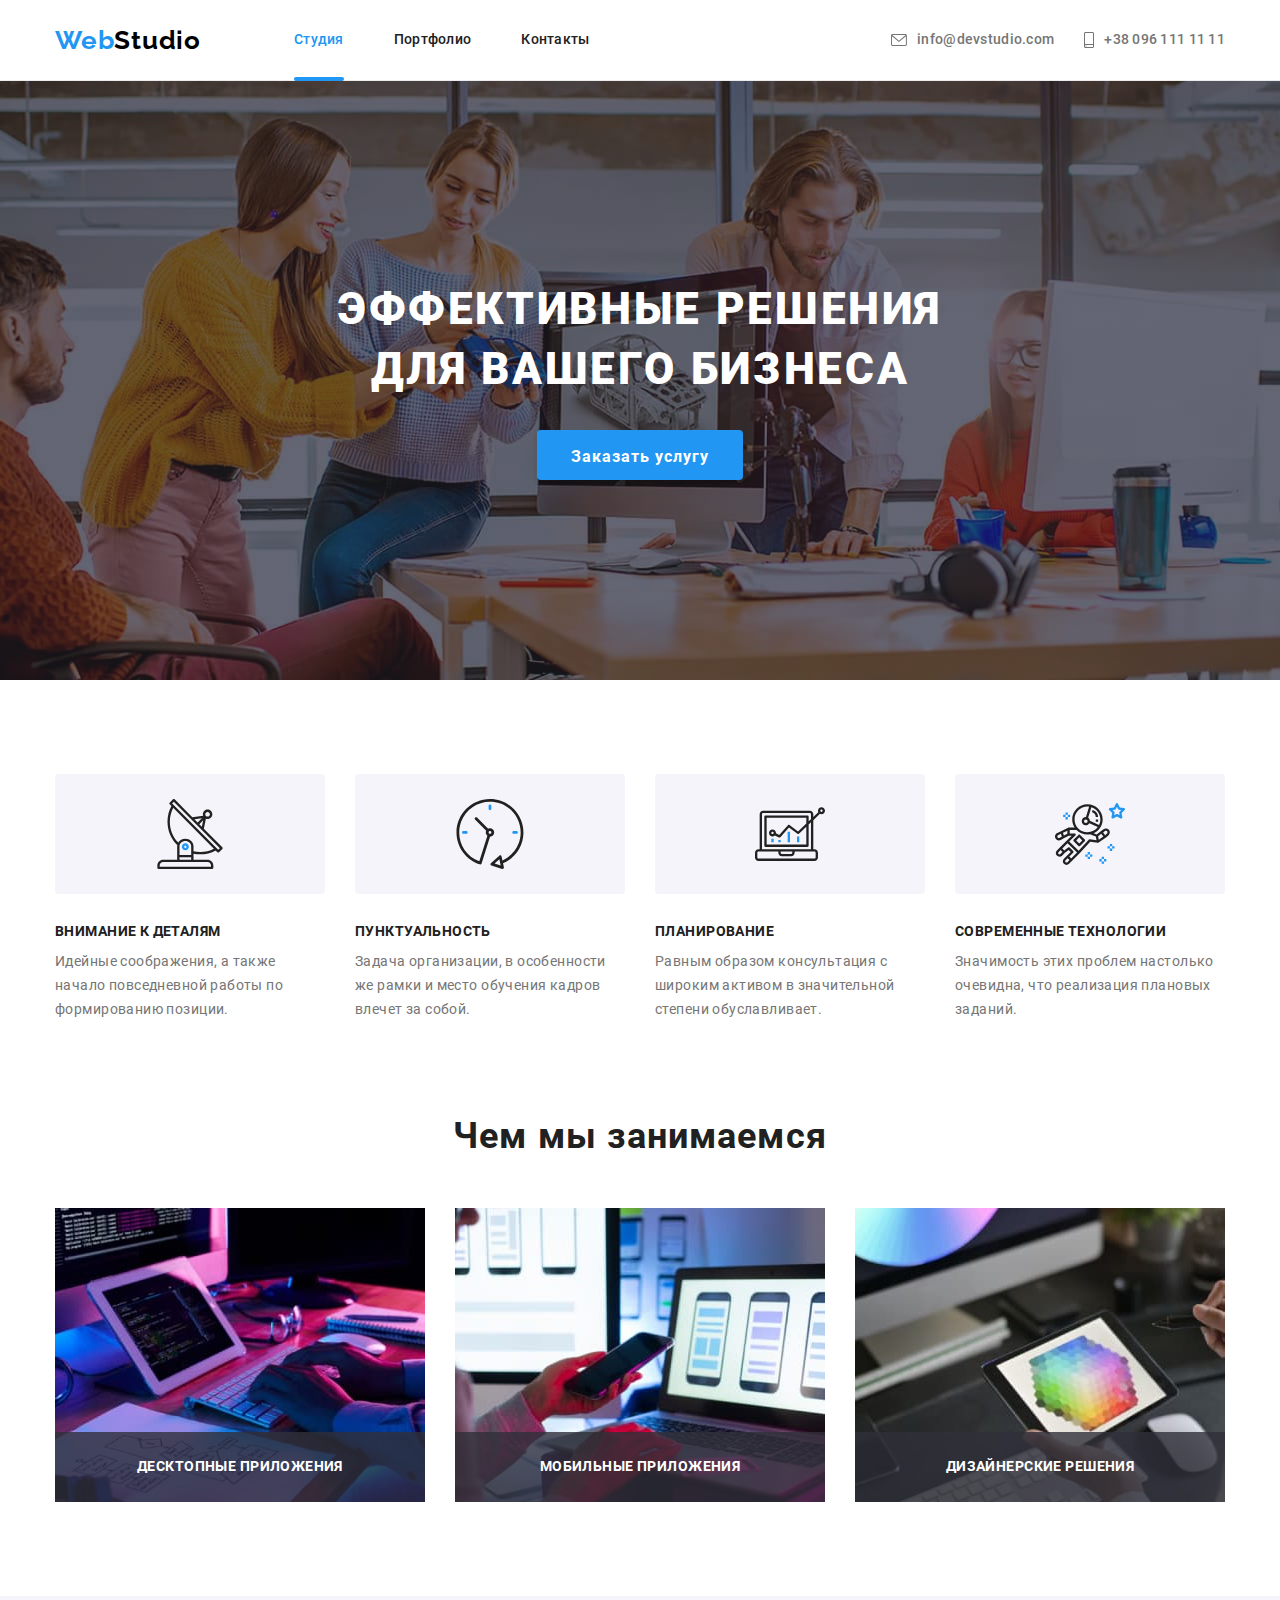
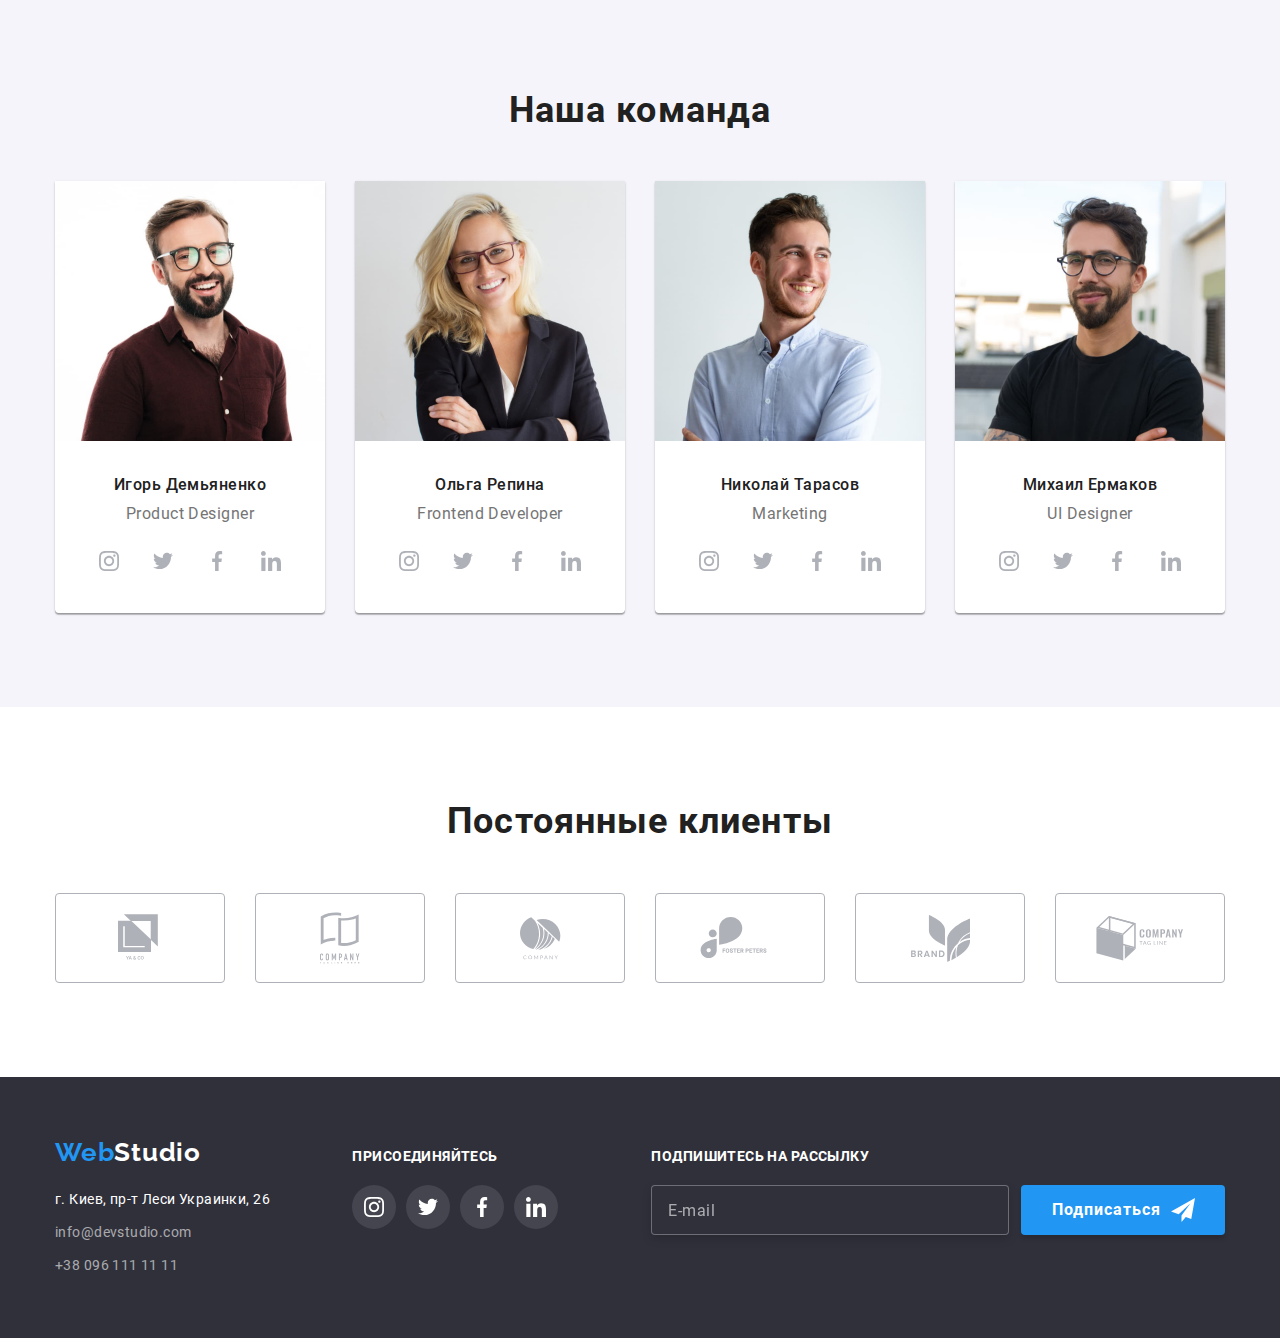
==== commit ceaf3735: "Исправляет классы" ====
--- a/index.html
+++ b/index.html
@@ -5,10 +5,6 @@
     <meta charset="UTF-8">
     <meta name="viewport" content="width=device-width, initial-scale=1.0">
     <title>Студия</title>
-    <!-- <link rel="preconnect" href="https://fonts.gstatic.com"> -->
-    <!-- <link
-        href="https://fonts.googleapis.com/css2?family=Raleway:wght@700&family=Roboto:wght@400;500;700;900&display=swap"
-        rel="stylesheet"> -->
     <link rel="stylesheet" href="./css/main.min.css">
 </head>
 
@@ -418,7 +414,7 @@
                 <div class="email__container">
                     <input class="email__field" type="email" name="email" id="email" placeholder="E-mail">
                     <button class="email__button button" type="submit">Подписаться
-                        <svg class="email-icon" width="24" height="24">
+                        <svg class="email__icon" width="24" height="24">
                             <use href="./images/icons.svg#icon-send"></use>
                         </svg>
                     </button>
@@ -460,7 +456,7 @@
                     </svg>
                 </div>
                 <label class="order-form__title" for="comments">Комментарий</label>
-                <textarea class="order-form__field form-comments__order-form" name="comments" id="comments" placeholder="Введите текст"></textarea>
+                <textarea class="order-form__field order-form__field--bigger" name="comments" id="comments" placeholder="Введите текст"></textarea>
                 <label class="consent-field">
                     <input class="consent-field__check" type="checkbox" name="consent">
                     <span class="consent-field__icon"></span>
--- a/css/main.min.css
+++ b/css/main.min.css
@@ -3,5 +3,5 @@
  Consolas,  'Liberation Mono',  Menlo,- monospace;font-size:1em}small{font-size:80%}sub,sup{font-size:75%;line-height:0;position:relative;vertical-align:baseline}sub{bottom:-0.25em}sup{top:-0.5em}table{text-indent:0;border-color:inherit}button,input,optgroup,select,textarea{font-family:inherit;font-size:100%;line-height:1.15;margin:0}button,select{text-transform:none}button,[type='button'],[type='reset'],[type='submit']{-webkit-appearance:button}::-moz-focus-inner{border-style:none;padding:0}:-moz-focusring{outline:1px dotted ButtonText}:-moz-ui-invalid{box-shadow:none}legend{padding:0}progress{vertical-align:baseline}::-webkit-inner-spin-button,::-webkit-outer-spin-button{height:auto}[type='search']{-webkit-appearance:textfield;outline-offset:-2px}::-webkit-search-decoration{-webkit-appearance:none}::-webkit-file-upload-button{-webkit-appearance:button;font:inherit}summary{display:list-item}h1,h2,h3,h4,h5,h6,p,ul{margin-top:0;margin-bottom:0;padding:0px}a{text-decoration:none}li{list-style:none}@font-face{font-family:'Raleway';font-style:normal;font-weight:700;src:url("../../fonts/raleway/raleway-v18-latin_cyrillic-700.eot");src:local(""),url("../../fonts/raleway/raleway-v18-latin_cyrillic-700.eot?#iefix") format("embedded-opentype"),url("../../fonts/raleway/raleway-v18-latin_cyrillic-700.woff2") format("woff2"),url("../../fonts/raleway/raleway-v18-latin_cyrillic-700.woff") format("woff"),url("../../fonts/raleway/raleway-v18-latin_cyrillic-700.ttf") format("truetype"),url("../../fonts/raleway/raleway-v18-latin_cyrillic-700.svg#Raleway") format("svg")}@font-face{font-family:'Roboto';font-style:normal;font-weight:500;src:url("../../fonts/roboto/roboto-v20-latin_cyrillic-500.eot");src:local(""),url("../../fonts/roboto/roboto-v20-latin_cyrillic-500.eot?#iefix") format("embedded-opentype"),url("../../fonts/roboto/roboto-v20-latin_cyrillic-500.woff2") format("woff2"),url("../../fonts/roboto/roboto-v20-latin_cyrillic-500.woff") format("woff"),url("../../fonts/roboto/roboto-v20-latin_cyrillic-500.ttf") format("truetype"),url("../../fonts/roboto/roboto-v20-latin_cyrillic-500.svg#Roboto") format("svg")}@font-face{font-family:'Roboto';font-style:normal;font-weight:400;src:url("../../fonts/roboto/roboto-v20-latin_cyrillic-regular.eot");src:local(""),url("../../fonts/roboto/roboto-v20-latin_cyrillic-regular.eot?#iefix") format("embedded-opentype"),url("../../fonts/roboto/roboto-v20-latin_cyrillic-regular.woff2") format("woff2"),url("../../fonts/roboto/roboto-v20-latin_cyrillic-regular.woff") format("woff"),url("../../fonts/roboto/roboto-v20-latin_cyrillic-regular.ttf") format("truetype"),url("../../fonts/roboto/roboto-v20-latin_cyrillic-regular.svg#Roboto") format("svg")}@font-face{font-family:'Roboto';font-style:normal;font-weight:700;src:url("../../fonts/roboto/roboto-v20-latin_cyrillic-700.eot");src:local(""),url("../../fonts/roboto/roboto-v20-latin_cyrillic-700.eot?#iefix") format("embedded-opentype"),url("../../fonts/roboto/roboto-v20-latin_cyrillic-700.woff2") format("woff2"),url("../../fonts/roboto/roboto-v20-latin_cyrillic-700.woff") format("woff"),url("../../fonts/roboto/roboto-v20-latin_cyrillic-700.ttf") format("truetype"),url("../../fonts/roboto/roboto-v20-latin_cyrillic-700.svg#Roboto") format("svg")}@font-face{font-family:'Roboto';font-style:normal;font-weight:900;src:url("../../fonts/roboto/roboto-v20-latin_cyrillic-900.eot");src:local(""),url("../../fonts/roboto/roboto-v20-latin_cyrillic-900.eot?#iefix") format("embedded-opentype"),url("../../fonts/roboto/roboto-v20-latin_cyrillic-900.woff2") format("woff2"),url("../../fonts/roboto/roboto-v20-latin_cyrillic-900.woff") format("woff"),url("../../fonts/roboto/roboto-v20-latin_cyrillic-900.ttf") format("truetype"),url("../../fonts/roboto/roboto-v20-latin_cyrillic-900.svg#Roboto") format("svg")}.section{padding-top:94px;padding-bottom:94px}.section--narrow{padding-top:0}.section--light-background{background-color:#f5f4fa}.section__title{margin-bottom:50px;font-weight:700;font-size:36px;line-height:1.16;text-align:center;letter-spacing:0.03em;color:#212121}.section__title--visually-hidden{position:absolute;clip:rect(0 0 0 0);width:1px;height:1px;margin:1px}.container{width:1200px;padding-left:15px;padding-right:15px;margin-left:auto;margin-right:auto}.subtitle{font-weight:700;font-size:14px;line-height:1.14;letter-spacing:0.03em;text-transform:uppercase}.list{display:-webkit-box;display:-ms-flexbox;display:flex;-webkit-box-align:center;-ms-flex-align:center;align-items:center;-webkit-box-pack:center;-ms-flex-pack:center;justify-content:center}.list--right{margin-left:auto}.list--wider{padding:0 32px 30px 32px}.list__item{margin-right:30px}.list__item:last-child{margin-right:0}.list__item--narrow{margin-right:10px}.list__item--narrow:last-child{margin-right:0}.button{height:50px;font-family:inherit;font-size:16px;cursor:pointer;font-weight:700;line-height:1.87;letter-spacing:0.06em;color:#fff;background-color:#2196f3;-webkit-box-shadow:0px 4px 4px rgba(0,0,0,0.15);box-shadow:0px 4px 4px rgba(0,0,0,0.15);border-radius:4px;border-color:transparent}body{padding-top:80px;background-color:#fff;font-family:"Roboto"}.header{position:fixed;top:0;left:0;z-index:1;width:100%;background-color:#fff;border-bottom:1px solid #ececec}.header__main-menu{display:-webkit-box;display:-ms-flexbox;display:flex;-webkit-box-align:center;-ms-flex-align:center;align-items:center;-webkit-box-pack:center;-ms-flex-pack:center;justify-content:center}.header__menu{display:-webkit-box;display:-ms-flexbox;display:flex;-webkit-box-align:center;-ms-flex-align:center;align-items:center;-webkit-box-pack:center;-ms-flex-pack:center;justify-content:center}.contacts-link{display:-webkit-inline-box;display:-ms-inline-flexbox;display:inline-flex;padding-top:32px;padding-bottom:32px;-webkit-box-align:center;-ms-flex-align:center;align-items:center;font-weight:500;font-size:14px;line-height:1.14;letter-spacing:0.02em;color:#757575;-webkit-transition:color 250ms cubic-bezier(0.4, 0, 0.2, 1);transition:color 250ms cubic-bezier(0.4, 0, 0.2, 1)}.contacts-link__icon{margin-right:10px;fill:currentColor}.contacts-link:hover,.contacts-link:focus{color:#2196f3}.logo{font-family:'Raleway';font-weight:700;font-size:26px;line-height:1.19;letter-spacing:0.03em;color:#000000}.logo__text{color:#2196f3}.logo--top{margin-right:93px}.logo--bottom{display:block;margin-bottom:20px;color:#fff}.site-nav{display:-webkit-box;display:-ms-flexbox;display:flex;-webkit-box-align:center;-ms-flex-align:center;align-items:center;-webkit-box-pack:center;-ms-flex-pack:center;justify-content:center}.site-nav__item{margin-right:50px}.site-nav__item:last-child{margin-right:0}.site-nav__link{display:block;padding-top:32px;padding-bottom:32px;font-weight:500;font-size:14px;line-height:1.14;letter-spacing:0.02em;color:#212121;-webkit-transition:color 250ms cubic-bezier(0.4, 0, 0.2, 1);transition:color 250ms cubic-bezier(0.4, 0, 0.2, 1)}.site-nav__link:hover,.site-nav__link:focus{color:#2196f3}.site-nav__link--current{position:relative;color:#2196f3}.site-nav__link--current::after{content:"";position:absolute;bottom:-1px;left:0;display:block;width:100%;height:4px;background:#2196f3;border-radius:2px}.footer{padding-top:60px;padding-bottom:60px;background-color:#2f303a}.footer__container{display:-webkit-box;display:-ms-flexbox;display:flex;-webkit-box-pack:center;-ms-flex-pack:center;justify-content:center;-webkit-box-align:baseline;-ms-flex-align:baseline;align-items:baseline}.address-container{margin-right:70px}.address-list__item{margin-bottom:9px}.address-list__item:last-child{margin-bottom:0}.address-list__text{font-style:normal;font-size:14px;line-height:1.71;letter-spacing:0.03em;color:#fff}.address-list__text--grey{color:rgba(255,255,255,0.6);-webkit-transition:color 250ms cubic-bezier(0.4, 0, 0.2, 1);transition:color 250ms cubic-bezier(0.4, 0, 0.2, 1)}.footer-social{margin-right:93px;margin-left:auto}.footer-social__subtitle{display:block;margin-bottom:20px;text-align:left;color:#fff}.email__container{display:-webkit-box;display:-ms-flexbox;display:flex;-webkit-box-align:center;-ms-flex-align:center;align-items:center;-webkit-box-pack:center;-ms-flex-pack:center;justify-content:center}.email__subtitle{display:inline-block;margin-bottom:20px;color:#fff}.email__button{display:-webkit-box;display:-ms-flexbox;display:flex;-webkit-box-pack:center;-ms-flex-pack:center;justify-content:center;-webkit-box-align:center;-ms-flex-align:center;align-items:center;padding:10px 28px 10px 29px}.email__icon{margin-left:10px}.email__field{width:358px;height:50px;margin-right:12px;padding:15px 16px;background-color:#2f303a;border:1px solid rgba(255,255,255,0.3);-webkit-filter:drop-shadow(0px 4px 4px rgba(0,0,0,0.15));filter:drop-shadow(0px 4px 4px rgba(0,0,0,0.15));border-radius:4px}.email__field::-webkit-input-placeholder{font-size:16px;line-height:1.25;-webkit-box-align:center;align-items:center;letter-spacing:0.03em;color:rgba(255,255,255,0.6)}.email__field:-ms-input-placeholder{font-size:16px;line-height:1.25;-ms-flex-align:center;align-items:center;letter-spacing:0.03em;color:rgba(255,255,255,0.6)}.email__field::-ms-input-placeholder{font-size:16px;line-height:1.25;-ms-flex-align:center;align-items:center;letter-spacing:0.03em;color:rgba(255,255,255,0.6)}.email__field::placeholder{font-size:16px;line-height:1.25;-webkit-box-align:center;-ms-flex-align:center;align-items:center;letter-spacing:0.03em;color:rgba(255,255,255,0.6)}.hero{min-height:600px;max-width:1600px;margin:0 auto;padding-top:200px;text-align:center;background-color:#c4c4c4;background-image:-webkit-gradient(linear, left top, right top, from(rgba(47,48,58,0.4)), to(rgba(47,48,58,0.4))),url("../images/hero.jpg");background-image:linear-gradient(to right, rgba(47,48,58,0.4), rgba(47,48,58,0.4)),url("../images/hero.jpg");background-position:center;background-repeat:no-repeat;background-size:cover}.hero__title-container{width:696px;margin:0 auto 30px}.hero__title{font-weight:900;font-size:44px;line-height:1.36;letter-spacing:0.06em;text-transform:uppercase;color:#fff}.hero__button{padding:10px 32px}.benefits{display:-webkit-box;display:-ms-flexbox;display:flex;-webkit-box-pack:center;-ms-flex-pack:center;justify-content:center;-webkit-box-align:center;-ms-flex-align:center;align-items:center;width:270px;height:120px;margin-bottom:30px;background-color:#f5f4fa;border-radius:4px}.benefits__icon{width:70px;height:70px}.benefits__subtitle{margin-bottom:10px;color:#212121}.benefits__text{font-size:14px;line-height:1.71;letter-spacing:0.03em;color:#757575}.capabilities{display:block}.capabilities__subtitle{position:absolute;padding:27px 0;color:#fff}.capabilities__image{position:relative;display:-webkit-box;display:-ms-flexbox;display:flex;-webkit-box-pack:center;-ms-flex-pack:center;justify-content:center;-webkit-box-align:end;-ms-flex-align:end;align-items:flex-end}.capabilities__image::before{position:absolute;bottom:0;left:0;content:"";width:100%;height:70px;background:rgba(47,48,58,0.8)}.employee{background-color:#ffffff;-webkit-box-shadow:0px 1px 3px rgba(0,0,0,0.12),0px 1px 1px rgba(0,0,0,0.14),0px 2px 1px rgba(0,0,0,0.2);box-shadow:0px 1px 3px rgba(0,0,0,0.12),0px 1px 1px rgba(0,0,0,0.14),0px 2px 1px rgba(0,0,0,0.2);border-radius:0px 0px 4px 4px}.employee__image{margin-bottom:30px}.employee__name{margin-bottom:10px;font-weight:500;font-size:16px;line-height:1.18;text-align:center;letter-spacing:0.03em;color:#212121}.employee__position{margin-bottom:16px;font-size:16px;line-height:1.18;text-align:center;letter-spacing:0.03em;color:#757575}.social-link{display:-webkit-box;display:-ms-flexbox;display:flex;-webkit-box-pack:center;-ms-flex-pack:center;justify-content:center;-webkit-box-align:center;-ms-flex-align:center;align-items:center;width:44px;height:44px;border-radius:50%;fill:#afb1b8;background-color:transparent;-webkit-transition:fill 250ms cubic-bezier(0.4, 0, 0.2, 1),background-color 250ms cubic-bezier(0.4, 0, 0.2, 1);transition:fill 250ms cubic-bezier(0.4, 0, 0.2, 1),background-color 250ms cubic-bezier(0.4, 0, 0.2, 1)}.social-link__icon{width:20px;height:20px}.social-link:hover,.social-link:focus{fill:#fff;background-color:#2196f3}.social-link--dark{fill:#ffffff;background-color:rgba(255,255,255,0.1)}.client-link{display:-webkit-box;display:-ms-flexbox;display:flex;-webkit-box-pack:center;-ms-flex-pack:center;justify-content:center;-webkit-box-align:center;-ms-flex-align:center;align-items:center;width:170px;height:90px;border:1px solid #afb1b8;border-radius:4px;fill:#afb1b8;-webkit-transition:fill 250ms cubic-bezier(0.4, 0, 0.2, 1),border-color 250ms cubic-bezier(0.4, 0, 0.2, 1);transition:fill 250ms cubic-bezier(0.4, 0, 0.2, 1),border-color 250ms cubic-bezier(0.4, 0, 0.2, 1)}.client-link:hover,.client-link:focus{border-color:#2196f3;fill:#2196f3}.backdrop{position:fixed;top:0;left:0;z-index:2;width:100%;height:100%;background:rgba(0,0,0,0.2);opacity:1;-webkit-transition:opacity 250ms cubic-bezier(0.4, 0, 0.2, 1);transition:opacity 250ms cubic-bezier(0.4, 0, 0.2, 1)}.backdrop--is-hidden{opacity:0;pointer-events:none}.modal{position:absolute;top:50%;left:50%;-webkit-transform:translate(-50%, -50%) scale(1);transform:translate(-50%, -50%) scale(1);min-width:528px;min-height:581px;padding:40px;background:#ffffff;-webkit-box-shadow:0px 1px 3px rgba(0,0,0,0.12),0px 1px 1px rgba(0,0,0,0.14),0px 2px 1px rgba(0,0,0,0.2);box-shadow:0px 1px 3px rgba(0,0,0,0.12),0px 1px 1px rgba(0,0,0,0.14),0px 2px 1px rgba(0,0,0,0.2);border-radius:4px;-webkit-transition:-webkit-transform 250ms cubic-bezier(0.4, 0, 0.2, 1);transition:-webkit-transform 250ms cubic-bezier(0.4, 0, 0.2, 1);transition:transform 250ms cubic-bezier(0.4, 0, 0.2, 1);transition:transform 250ms cubic-bezier(0.4, 0, 0.2, 1), -webkit-transform 250ms cubic-bezier(0.4, 0, 0.2, 1)}.modal__title{margin-bottom:12px;font-weight:700;font-size:20px;line-height:1.15;text-align:center;letter-spacing:0.03em;color:#212121}.backdrop--is-hidden .modal{-webkit-transform:translate(-50%, -50%) scale(0.8);transform:translate(-50%, -50%) scale(0.8)}.modal__button{position:absolute;top:0;right:0;display:-webkit-box;display:-ms-flexbox;display:flex;-webkit-box-pack:center;-ms-flex-pack:center;justify-content:center;-webkit-box-align:center;-ms-flex-align:center;align-items:center;margin-top:8px;margin-right:8px;width:30px;height:30px;fill:#000000;border:1px solid rgba(0,0,0,0.1);border-radius:50%;background-color:transparent;cursor:pointer;-webkit-transition:fill 250ms cubic-bezier(0.4, 0, 0.2, 1);transition:fill 250ms cubic-bezier(0.4, 0, 0.2, 1)}.modal__button:hover,.modal__button:focus{fill:#2196f3}.order-form{display:-webkit-box;display:-ms-flexbox;display:flex;-webkit-box-orient:vertical;-webkit-box-direction:normal;-ms-flex-direction:column;flex-direction:column}.order-form__conteiner{position:relative;margin-bottom:10px}.order-form__title{margin-bottom:4px;font-size:12px;line-height:1.17;letter-spacing:0.01em;color:#757575}.order-form__button{padding:10px 55px;margin:0 auto}.order-form__field{width:100%;padding:11px 12px 11px 42px;border:1px solid;border-color:rgba(33,33,33,0.2);-webkit-box-sizing:border-box;box-sizing:border-box;border-radius:4px;-webkit-transition:border-color 250ms cubic-bezier(0.4, 0, 0.2, 1);transition:border-color 250ms cubic-bezier(0.4, 0, 0.2, 1);cursor:pointer}.order-form__field:focus{outline:none;border-color:#2196f3}.form-comments__order-form{height:120px;margin-bottom:20px;padding:12px 16px;resize:none}.form-comments__order-form::-webkit-input-placeholder{font-size:12px;line-height:1.17;letter-spacing:0.01em;color:rgba(117,117,117,0.5)}.form-comments__order-form:-ms-input-placeholder{font-size:12px;line-height:1.17;letter-spacing:0.01em;color:rgba(117,117,117,0.5)}.form-comments__order-form::-ms-input-placeholder{font-size:12px;line-height:1.17;letter-spacing:0.01em;color:rgba(117,117,117,0.5)}.form-comments__order-form::placeholder{font-size:12px;line-height:1.17;letter-spacing:0.01em;color:rgba(117,117,117,0.5)}.consent-field{display:-webkit-box;display:-ms-flexbox;display:flex;-webkit-box-pack:center;-ms-flex-pack:center;justify-content:center;-webkit-box-align:center;-ms-flex-align:center;align-items:center;margin-left:auto;margin-right:auto;margin-bottom:30px;font-size:14px;line-height:1.71;letter-spacing:0.03em;color:#757575}.consent-field__check{margin-right:7px;position:absolute;clip:rect(0 0 0 0);width:1px;height:1px;margin:1px}.consent-field__link{text-decoration:underline;color:#2196f3}.order-form__icon{position:absolute;top:50%;left:15px;-webkit-transform:translateY(-50%);transform:translateY(-50%);fill:#212121;-webkit-transition:fill 250ms cubic-bezier(0.4, 0, 0.2, 1);transition:fill 250ms cubic-bezier(0.4, 0, 0.2, 1)}.order-form__field:focus+.order-form__icon{fill:#2196f3}.consent-field__icon{width:16px;height:15px;margin-right:7px;border:2px solid;border-color:#212121;border-radius:2px;background-color:transparent;background-image:url(../images/check.svg);background-size:contain;background-origin:border-box;-webkit-transition:background-color 250ms cubic-bezier(0.4, 0, 0.2, 1),border-color 250ms cubic-bezier(0.4, 0, 0.2, 1),background-image 250ms cubic-bezier(0.4, 0, 0.2, 1);transition:background-color 250ms cubic-bezier(0.4, 0, 0.2, 1),border-color 250ms cubic-bezier(0.4, 0, 0.2, 1),background-image 250ms cubic-bezier(0.4, 0, 0.2, 1)}.consent-field__check:checked+.consent-field__icon{background-color:#2196f3;background-image:url(../images/check.svg);background-size:contain;background-origin:border-box;border-color:#2196f3}.category-list{margin-bottom:50px}.category-list__item{margin-right:8px}.category-list__item:last-child{margin-right:0}.category-list__button{padding:6px 22px;font-family:inherit;font-weight:500;font-size:16px;line-height:1.62;text-align:center;letter-spacing:0.03em;color:#212121;cursor:pointer;background-color:#f5f4fa;border-radius:4px;border-color:transparent;-webkit-box-shadow:0px 3px 1px rgba(0,0,0,0),0px 1px 2px rgba(0,0,0,0),0px 2px 2px rgba(0,0,0,0);box-shadow:0px 3px 1px rgba(0,0,0,0),0px 1px 2px rgba(0,0,0,0),0px 2px 2px rgba(0,0,0,0);-webkit-transition:color 250ms cubic-bezier(0.4, 0, 0.2, 1),background-color 250ms cubic-bezier(0.4, 0, 0.2, 1),-webkit-box-shadow 250ms cubic-bezier(0.4, 0, 0.2, 1);transition:color 250ms cubic-bezier(0.4, 0, 0.2, 1),background-color 250ms cubic-bezier(0.4, 0, 0.2, 1),-webkit-box-shadow 250ms cubic-bezier(0.4, 0, 0.2, 1);transition:color 250ms cubic-bezier(0.4, 0, 0.2, 1),background-color 250ms cubic-bezier(0.4, 0, 0.2, 1),box-shadow 250ms cubic-bezier(0.4, 0, 0.2, 1);transition:color 250ms cubic-bezier(0.4, 0, 0.2, 1),background-color 250ms cubic-bezier(0.4, 0, 0.2, 1),box-shadow 250ms cubic-bezier(0.4, 0, 0.2, 1),-webkit-box-shadow 250ms cubic-bezier(0.4, 0, 0.2, 1)}.category-list__button:hover,.category-list__button:focus{color:#fff;background-color:#2196f3;-webkit-box-shadow:0px 3px 1px rgba(0,0,0,0.1),0px 1px 2px rgba(0,0,0,0.08),0px 2px 2px rgba(0,0,0,0.12);box-shadow:0px 3px 1px rgba(0,0,0,0.1),0px 1px 2px rgba(0,0,0,0.08),0px 2px 2px rgba(0,0,0,0.12)}.design-list{display:-webkit-box;display:-ms-flexbox;display:flex;-webkit-box-align:center;-ms-flex-align:center;align-items:center;-webkit-box-pack:center;-ms-flex-pack:center;justify-content:center;-ms-flex-wrap:wrap;flex-wrap:wrap}.design-list__item{margin-right:30px;margin-bottom:30px}.design-list__item:nth-child(3n+3){margin-right:0px}.design-list__item:nth-last-child(-n+3){margin-bottom:0}.project__thumb{position:relative;overflow:hidden;display:-webkit-box;display:-ms-flexbox;display:flex}.project__meta{padding:20px 24px;border-left:1px solid #eeeeee;border-right:1px solid #eeeeee;border-bottom:1px solid #eeeeee}.project__type{margin-bottom:4px;font-weight:700;font-size:18px;line-height:2;letter-spacing:0.06em;text-align:left;color:#212121}.project__name{font-size:16px;line-height:1.87;letter-spacing:0.03em;text-align:left;color:#757575}.project__link{display:inline-block;-webkit-box-shadow:0px 1px 1px rgba(0,0,0,0),0px 4px 4px rgba(0,0,0,0),1px 4px 6px rgba(0,0,0,0);box-shadow:0px 1px 1px rgba(0,0,0,0),0px 4px 4px rgba(0,0,0,0),1px 4px 6px rgba(0,0,0,0)}.project__link:hover,.project__link:focus{-webkit-box-shadow:0px 1px 1px rgba(0,0,0,0.12),0px 4px 4px rgba(0,0,0,0.06),1px 4px 6px rgba(0,0,0,0.16);box-shadow:0px 1px 1px rgba(0,0,0,0.12),0px 4px 4px rgba(0,0,0,0.06),1px 4px 6px rgba(0,0,0,0.16)}.project__overlay{position:absolute;width:100%;height:100%;top:0;left:0;padding:63px 24px;font-size:18px;line-height:1.56;letter-spacing:0.03em;color:#fff;background-color:rgba(33,150,243,0.9);-webkit-transform:translateY(100%);transform:translateY(100%);-webkit-transition:-webkit-transform 250ms cubic-bezier(0.4, 0, 0.2, 1);transition:-webkit-transform 250ms cubic-bezier(0.4, 0, 0.2, 1);transition:transform 250ms cubic-bezier(0.4, 0, 0.2, 1);transition:transform 250ms cubic-bezier(0.4, 0, 0.2, 1), -webkit-transform 250ms cubic-bezier(0.4, 0, 0.2, 1)}.project__link:hover .project__overlay,.project:focus .project__overlay{-webkit-transform:translateY(0%);transform:translateY(0%)}
+ monospace;font-size:1em}small{font-size:80%}sub,sup{font-size:75%;line-height:0;position:relative;vertical-align:baseline}sub{bottom:-0.25em}sup{top:-0.5em}table{text-indent:0;border-color:inherit}button,input,optgroup,select,textarea{font-family:inherit;font-size:100%;line-height:1.15;margin:0}button,select{text-transform:none}button,[type='button'],[type='reset'],[type='submit']{-webkit-appearance:button}::-moz-focus-inner{border-style:none;padding:0}:-moz-focusring{outline:1px dotted ButtonText}:-moz-ui-invalid{box-shadow:none}legend{padding:0}progress{vertical-align:baseline}::-webkit-inner-spin-button,::-webkit-outer-spin-button{height:auto}[type='search']{-webkit-appearance:textfield;outline-offset:-2px}::-webkit-search-decoration{-webkit-appearance:none}::-webkit-file-upload-button{-webkit-appearance:button;font:inherit}summary{display:list-item}h1,h2,h3,h4,h5,h6,p,ul{margin-top:0;margin-bottom:0;padding:0px}a{text-decoration:none}li{list-style:none}@font-face{font-family:"Raleway";font-style:normal;font-weight:700;src:url("../fonts/raleway/raleway-v18-latin_cyrillic-700.eot");src:local(""),url("../fonts/raleway/raleway-v18-latin_cyrillic-700.eot?#iefix") format("embedded-opentype"),url("../fonts/raleway/raleway-v18-latin_cyrillic-700.woff2") format("woff2"),url("../fonts/raleway/raleway-v18-latin_cyrillic-700.woff") format("woff"),url("../fonts/raleway/raleway-v18-latin_cyrillic-700.ttf") format("truetype"),url("../fonts/raleway/raleway-v18-latin_cyrillic-700.svg#Raleway") format("svg")}@font-face{font-family:"Roboto";font-style:normal;font-weight:500;src:url("../fonts/roboto/roboto-v20-latin_cyrillic-500.eot");src:local(""),url("../fonts/roboto/roboto-v20-latin_cyrillic-500.eot?#iefix") format("embedded-opentype"),url("../fonts/roboto/roboto-v20-latin_cyrillic-500.woff2") format("woff2"),url("../fonts/roboto/roboto-v20-latin_cyrillic-500.woff") format("woff"),url("../fonts/roboto/roboto-v20-latin_cyrillic-500.ttf") format("truetype"),url("../fonts/roboto/roboto-v20-latin_cyrillic-500.svg#Roboto") format("svg")}@font-face{font-family:"Roboto";font-style:normal;font-weight:400;src:url("../fonts/roboto/roboto-v20-latin_cyrillic-regular.eot");src:local(""),url("../fonts/roboto/roboto-v20-latin_cyrillic-regular.eot?#iefix") format("embedded-opentype"),url("../fonts/roboto/roboto-v20-latin_cyrillic-regular.woff2") format("woff2"),url("../fonts/roboto/roboto-v20-latin_cyrillic-regular.woff") format("woff"),url("../fonts/roboto/roboto-v20-latin_cyrillic-regular.ttf") format("truetype"),url("../fonts/roboto/roboto-v20-latin_cyrillic-regular.svg#Roboto") format("svg")}@font-face{font-family:"Roboto";font-style:normal;font-weight:700;src:url("../fonts/roboto/roboto-v20-latin_cyrillic-700.eot");src:local(""),url("../fonts/roboto/roboto-v20-latin_cyrillic-700.eot?#iefix") format("embedded-opentype"),url("../fonts/roboto/roboto-v20-latin_cyrillic-700.woff2") format("woff2"),url("../fonts/roboto/roboto-v20-latin_cyrillic-700.woff") format("woff"),url("../fonts/roboto/roboto-v20-latin_cyrillic-700.ttf") format("truetype"),url("../fonts/roboto/roboto-v20-latin_cyrillic-700.svg#Roboto") format("svg")}@font-face{font-family:"Roboto";font-style:normal;font-weight:900;src:url("../fonts/roboto/roboto-v20-latin_cyrillic-900.eot");src:local(""),url("../fonts/roboto/roboto-v20-latin_cyrillic-900.eot?#iefix") format("embedded-opentype"),url("../fonts/roboto/roboto-v20-latin_cyrillic-900.woff2") format("woff2"),url("../fonts/roboto/roboto-v20-latin_cyrillic-900.woff") format("woff"),url("../fonts/roboto/roboto-v20-latin_cyrillic-900.ttf") format("truetype"),url("../fonts/roboto/roboto-v20-latin_cyrillic-900.svg#Roboto") format("svg")}.list,.header__main-menu,.header__menu,.site-nav,.footer__container,.email__container,.email__button,.benefits,.capabilities__image,.social-link,.client-link,.modal__button,.consent-field,.design-list,.project__thumb{display:-webkit-box;display:-ms-flexbox;display:flex;-webkit-box-align:center;-ms-flex-align:center;align-items:center;-webkit-box-pack:center;-ms-flex-pack:center;justify-content:center}.section__title--visually-hidden,.consent-field__check{position:absolute;clip:rect(0 0 0 0);width:1px;height:1px;margin:1px}.section{padding-top:94px;padding-bottom:94px}.section--narrow{padding-top:0}.section--light-background{background-color:#f5f4fa}.section__title{margin-bottom:50px;font-weight:700;font-size:36px;line-height:1.16;letter-spacing:.03em;text-align:center;color:#212121}.container{width:1200px;padding-left:15px;padding-right:15px;margin-left:auto;margin-right:auto}.subtitle{font-weight:700;font-size:14px;line-height:1.14;letter-spacing:.03em;text-transform:uppercase}.list--right{margin-left:auto}.list--wider{padding:0 32px 30px 32px}.list__item{margin-right:30px}.list__item:last-child{margin-right:0}.list__item--narrow{margin-right:10px}.list__item--narrow:last-child{margin-right:0}.button{height:50px;font-family:inherit;font-weight:700;font-size:16px;line-height:1.87;letter-spacing:.06em;cursor:pointer;color:#fff;background-color:#2196f3;-webkit-box-shadow:0px 4px 4px rgba(0,0,0,0.15);box-shadow:0px 4px 4px rgba(0,0,0,0.15);border-radius:4px;border-color:transparent}body{padding-top:80px;background-color:#fff;font-family:"Roboto"}.header{position:fixed;top:0;left:0;z-index:1;width:100%;background-color:#fff;border-bottom:1px solid #ececec}.contacts-link{display:-webkit-inline-box;display:-ms-inline-flexbox;display:inline-flex;padding-top:32px;padding-bottom:32px;-webkit-box-align:center;-ms-flex-align:center;align-items:center;font-weight:500;font-size:14px;line-height:1.14;letter-spacing:.02em;color:#757575;-webkit-transition:250ms cubic-bezier(0.4, 0, 0.2, 1);transition:250ms cubic-bezier(0.4, 0, 0.2, 1);-webkit-transition-property:color;transition-property:color}.contacts-link__icon{margin-right:10px;fill:currentColor}.contacts-link:hover,.contacts-link:focus{color:#2196f3}.logo{font-family:"Raleway";font-weight:700;font-size:26px;line-height:1.19;letter-spacing:.03em;color:#000000}.logo__text{color:#2196f3}.logo--top{margin-right:93px}.logo--bottom{display:block;margin-bottom:20px;color:#fff}.site-nav__item{margin-right:50px}.site-nav__item:last-child{margin-right:0}.site-nav__link{display:block;padding-top:32px;padding-bottom:32px;font-weight:500;font-size:14px;line-height:1.14;letter-spacing:.02em;color:#212121;-webkit-transition:250ms cubic-bezier(0.4, 0, 0.2, 1);transition:250ms cubic-bezier(0.4, 0, 0.2, 1);-webkit-transition-property:color;transition-property:color}.site-nav__link:hover,.site-nav__link:focus{color:#2196f3}.site-nav__link--current{position:relative;color:#2196f3}.site-nav__link--current::after{content:"";position:absolute;bottom:-1px;left:0;display:block;width:100%;height:4px;background:#2196f3;border-radius:2px}.footer{padding-top:60px;padding-bottom:60px;background-color:#2f303a}.footer__container{-webkit-box-align:baseline;-ms-flex-align:baseline;align-items:baseline}.address-container{margin-right:70px}.address-list__item{margin-bottom:9px}.address-list__item:last-child{margin-bottom:0}.address-list__text{font-size:14px;line-height:1.71;letter-spacing:.03em;color:#fff}.address-list__text--grey{color:rgba(255,255,255,0.6);-webkit-transition:250ms cubic-bezier(0.4, 0, 0.2, 1);transition:250ms cubic-bezier(0.4, 0, 0.2, 1);-webkit-transition-property:color;transition-property:color}.footer-social{margin-right:93px;margin-left:auto}.footer-social__subtitle{display:block;margin-bottom:20px;text-align:left;color:#fff}.email__subtitle{display:inline-block;margin-bottom:20px;color:#fff}.email__button{padding:10px 28px 10px 29px}.email__icon{margin-left:10px}.email__field{width:358px;height:50px;margin-right:12px;padding:15px 16px;background-color:#2f303a;border:1px solid rgba(255,255,255,0.3);-webkit-filter:drop-shadow(0px 4px 4px rgba(0,0,0,0.15));filter:drop-shadow(0px 4px 4px rgba(0,0,0,0.15));border-radius:4px}.email__field::-webkit-input-placeholder{font-size:16px;line-height:1.25;letter-spacing:.03em;-webkit-box-align:center;align-items:center;color:rgba(255,255,255,0.6)}.email__field:-ms-input-placeholder{font-size:16px;line-height:1.25;letter-spacing:.03em;-ms-flex-align:center;align-items:center;color:rgba(255,255,255,0.6)}.email__field::-ms-input-placeholder{font-size:16px;line-height:1.25;letter-spacing:.03em;-ms-flex-align:center;align-items:center;color:rgba(255,255,255,0.6)}.email__field::placeholder{font-size:16px;line-height:1.25;letter-spacing:.03em;-webkit-box-align:center;-ms-flex-align:center;align-items:center;color:rgba(255,255,255,0.6)}.hero{min-height:600px;max-width:1600px;margin:0 auto;padding-top:200px;text-align:center;background-color:#c4c4c4;background-image:-webkit-gradient(linear, left top, right top, from(rgba(47,48,58,0.4)), to(rgba(47,48,58,0.4))),url("../images/hero.jpg");background-image:linear-gradient(to right, rgba(47,48,58,0.4), rgba(47,48,58,0.4)),url("../images/hero.jpg");background-position:center;background-repeat:no-repeat;background-size:cover}.hero__title-container{width:696px;margin:0 auto 30px}.hero__title{font-weight:900;font-size:44px;line-height:1.36;letter-spacing:.06em;text-transform:uppercase;color:#fff}.hero__button{padding:10px 32px}.benefits{width:270px;height:120px;margin-bottom:30px;background-color:#f5f4fa;border-radius:4px}.benefits__icon{width:70px;height:70px}.benefits__subtitle{margin-bottom:10px;color:#212121}.benefits__text{font-size:14px;line-height:1.71;letter-spacing:.03em;color:#757575}.capabilities{display:block}.capabilities__subtitle{position:absolute;padding:27px 0;color:#fff}.capabilities__image{position:relative;-webkit-box-align:end;-ms-flex-align:end;align-items:flex-end}.capabilities__image::before{position:absolute;bottom:0;left:0;content:"";width:100%;height:70px;background:rgba(47,48,58,0.8)}.employee{background-color:#ffffff;-webkit-box-shadow:0px 1px 3px rgba(0,0,0,0.12),0px 1px 1px rgba(0,0,0,0.14),0px 2px 1px rgba(0,0,0,0.2);box-shadow:0px 1px 3px rgba(0,0,0,0.12),0px 1px 1px rgba(0,0,0,0.14),0px 2px 1px rgba(0,0,0,0.2);border-radius:0px 0px 4px 4px}.employee__image{margin-bottom:30px}.employee__name{margin-bottom:10px;font-weight:500;font-size:16px;line-height:1.18;letter-spacing:.03em;text-align:center;color:#212121}.employee__position{margin-bottom:16px;font-size:16px;line-height:1.18;letter-spacing:.03em;text-align:center;color:#757575}.social-link{width:44px;height:44px;border-radius:50%;fill:#afb1b8;background-color:transparent;-webkit-transition:250ms cubic-bezier(0.4, 0, 0.2, 1);transition:250ms cubic-bezier(0.4, 0, 0.2, 1);-webkit-transition-property:fill,background-color;transition-property:fill,background-color}.social-link__icon{width:20px;height:20px}.social-link:hover,.social-link:focus{fill:#fff;background-color:#2196f3}.social-link--dark{fill:#ffffff;background-color:rgba(255,255,255,0.1)}.client-link{width:170px;height:90px;border:1px solid #afb1b8;border-radius:4px;fill:#afb1b8;-webkit-transition:250ms cubic-bezier(0.4, 0, 0.2, 1);transition:250ms cubic-bezier(0.4, 0, 0.2, 1);-webkit-transition-property:fill,border-color;transition-property:fill,border-color}.client-link:hover,.client-link:focus{border-color:#2196f3;fill:#2196f3}.backdrop{position:fixed;top:0;left:0;z-index:2;width:100%;height:100%;background:rgba(0,0,0,0.2);opacity:1;-webkit-transition:250ms cubic-bezier(0.4, 0, 0.2, 1);transition:250ms cubic-bezier(0.4, 0, 0.2, 1);-webkit-transition-property:opacity;transition-property:opacity}.backdrop--is-hidden{opacity:0;pointer-events:none}.modal{position:absolute;top:50%;left:50%;-webkit-transform:translate(-50%, -50%) scale(1);transform:translate(-50%, -50%) scale(1);min-width:528px;min-height:581px;padding:40px;background:#fff;-webkit-box-shadow:0px 1px 3px rgba(0,0,0,0.12),0px 1px 1px rgba(0,0,0,0.14),0px 2px 1px rgba(0,0,0,0.2);box-shadow:0px 1px 3px rgba(0,0,0,0.12),0px 1px 1px rgba(0,0,0,0.14),0px 2px 1px rgba(0,0,0,0.2);border-radius:4px;-webkit-transition:250ms cubic-bezier(0.4, 0, 0.2, 1);transition:250ms cubic-bezier(0.4, 0, 0.2, 1);-webkit-transition-property:-webkit-transform;transition-property:-webkit-transform;transition-property:transform;transition-property:transform, -webkit-transform}.modal__title{margin-bottom:12px;font-weight:700;font-size:20px;line-height:1.15;letter-spacing:.03em;text-align:center;color:#212121}.backdrop--is-hidden .modal{-webkit-transform:translate(-50%, -50%) scale(0.8);transform:translate(-50%, -50%) scale(0.8)}.modal__button{position:absolute;top:0;right:0;margin-top:8px;margin-right:8px;width:30px;height:30px;fill:#000000;border:1px solid rgba(0,0,0,0.1);border-radius:50%;background-color:transparent;cursor:pointer;-webkit-transition:250ms cubic-bezier(0.4, 0, 0.2, 1);transition:250ms cubic-bezier(0.4, 0, 0.2, 1);-webkit-transition-property:fill;transition-property:fill}.modal__button:hover,.modal__button:focus{fill:#2196f3}.order-form{display:-webkit-box;display:-ms-flexbox;display:flex;-webkit-box-orient:vertical;-webkit-box-direction:normal;-ms-flex-direction:column;flex-direction:column}.order-form__conteiner{position:relative;margin-bottom:10px}.order-form__title{margin-bottom:4px;font-size:12px;line-height:1.17;letter-spacing:.01em;color:#757575}.order-form__button{padding:10px 55px;margin:0 auto}.order-form__field{width:100%;padding:11px 12px 11px 42px;border:1px solid;border-color:rgba(33,33,33,0.2);-webkit-box-sizing:border-box;box-sizing:border-box;border-radius:4px;-webkit-transition:250ms cubic-bezier(0.4, 0, 0.2, 1);transition:250ms cubic-bezier(0.4, 0, 0.2, 1);-webkit-transition-property:border-color;transition-property:border-color;cursor:pointer}.order-form__field:focus{outline:none;border-color:#2196f3}.order-form__field--bigger{height:120px;margin-bottom:20px;padding:12px 16px;resize:none}.order-form__field--bigger::-webkit-input-placeholder{font-size:12px;line-height:1.17;letter-spacing:.01em;color:rgba(117,117,117,0.5)}.order-form__field--bigger:-ms-input-placeholder{font-size:12px;line-height:1.17;letter-spacing:.01em;color:rgba(117,117,117,0.5)}.order-form__field--bigger::-ms-input-placeholder{font-size:12px;line-height:1.17;letter-spacing:.01em;color:rgba(117,117,117,0.5)}.order-form__field--bigger::placeholder{font-size:12px;line-height:1.17;letter-spacing:.01em;color:rgba(117,117,117,0.5)}.consent-field{margin-left:auto;margin-right:auto;margin-bottom:30px;font-size:14px;line-height:1.71;letter-spacing:.03em;color:#757575}.consent-field__link{text-decoration:underline;color:#2196f3}.order-form__icon{position:absolute;top:50%;left:15px;-webkit-transform:translateY(-50%);transform:translateY(-50%);fill:#212121;-webkit-transition:250ms cubic-bezier(0.4, 0, 0.2, 1);transition:250ms cubic-bezier(0.4, 0, 0.2, 1);-webkit-transition-property:fill;transition-property:fill}.order-form__field:focus+.order-form__icon{fill:#2196f3}.consent-field__icon{width:16px;height:15px;margin-right:7px;border:2px solid;border-color:#212121;border-radius:2px;background-color:transparent;background-image:url(../images/check.svg);background-size:contain;background-origin:border-box;-webkit-transition:250ms cubic-bezier(0.4, 0, 0.2, 1);transition:250ms cubic-bezier(0.4, 0, 0.2, 1);-webkit-transition-property:background-color,border-color,background-image;transition-property:background-color,border-color,background-image}.consent-field__check:checked+.consent-field__icon{background-color:#2196f3;background-image:url(../images/check.svg);background-size:contain;background-origin:border-box;border-color:#2196f3}.category-list{margin-bottom:50px}.category-list__item{margin-right:8px}.category-list__item:last-child{margin-right:0}.category-list__button{padding:6px 22px;font-family:inherit;font-weight:500;font-size:16px;line-height:1.62;letter-spacing:.03em;text-align:center;color:#212121;cursor:pointer;background-color:#f5f4fa;border-radius:4px;border-color:transparent;-webkit-box-shadow:0px 3px 1px rgba(0,0,0,0),0px 1px 2px rgba(0,0,0,0),0px 2px 2px rgba(0,0,0,0);box-shadow:0px 3px 1px rgba(0,0,0,0),0px 1px 2px rgba(0,0,0,0),0px 2px 2px rgba(0,0,0,0);-webkit-transition:250ms cubic-bezier(0.4, 0, 0.2, 1);transition:250ms cubic-bezier(0.4, 0, 0.2, 1);-webkit-transition-property:color,background-color,-webkit-box-shadow;transition-property:color,background-color,-webkit-box-shadow;transition-property:color,background-color,box-shadow;transition-property:color,background-color,box-shadow,-webkit-box-shadow}.category-list__button:hover,.category-list__button:focus{color:#fff;background-color:#2196f3;-webkit-box-shadow:0px 3px 1px rgba(0,0,0,0.1),0px 1px 2px rgba(0,0,0,0.08),0px 2px 2px rgba(0,0,0,0.12);box-shadow:0px 3px 1px rgba(0,0,0,0.1),0px 1px 2px rgba(0,0,0,0.08),0px 2px 2px rgba(0,0,0,0.12)}.design-list{-ms-flex-wrap:wrap;flex-wrap:wrap}.design-list__item{margin-right:30px;margin-bottom:30px}.design-list__item:nth-child(3n+3){margin-right:0px}.design-list__item:nth-last-child(-n+3){margin-bottom:0}.project__thumb{position:relative;overflow:hidden}.project__meta{padding:20px 24px;border-left:1px solid #eeeeee;border-right:1px solid #eeeeee;border-bottom:1px solid #eeeeee}.project__type{margin-bottom:4px;font-weight:700;font-size:18px;line-height:2;letter-spacing:.06em;text-align:left;color:#212121}.project__name{font-size:16px;line-height:1.87;letter-spacing:.03em;text-align:left;color:#757575}.project__link{display:inline-block;-webkit-box-shadow:0px 1px 1px rgba(0,0,0,0),0px 4px 4px rgba(0,0,0,0),1px 4px 6px rgba(0,0,0,0);box-shadow:0px 1px 1px rgba(0,0,0,0),0px 4px 4px rgba(0,0,0,0),1px 4px 6px rgba(0,0,0,0)}.project__link:hover,.project__link:focus{-webkit-box-shadow:0px 1px 1px rgba(0,0,0,0.12),0px 4px 4px rgba(0,0,0,0.06),1px 4px 6px rgba(0,0,0,0.16);box-shadow:0px 1px 1px rgba(0,0,0,0.12),0px 4px 4px rgba(0,0,0,0.06),1px 4px 6px rgba(0,0,0,0.16)}.project__overlay{position:absolute;width:100%;height:100%;top:0;left:0;padding:63px 24px;font-size:18px;line-height:1.56;letter-spacing:.03em;color:#fff;background-color:rgba(33,150,243,0.9);-webkit-transform:translateY(100%);transform:translateY(100%);-webkit-transition:250ms cubic-bezier(0.4, 0, 0.2, 1);transition:250ms cubic-bezier(0.4, 0, 0.2, 1);-webkit-transition-property:-webkit-transform;transition-property:-webkit-transform;transition-property:transform;transition-property:transform, -webkit-transform}.project__link:hover .project__overlay,.project:focus .project__overlay{-webkit-transform:translateY(0%);transform:translateY(0%)}
 /*# sourceMappingURL=main.min.css.map */